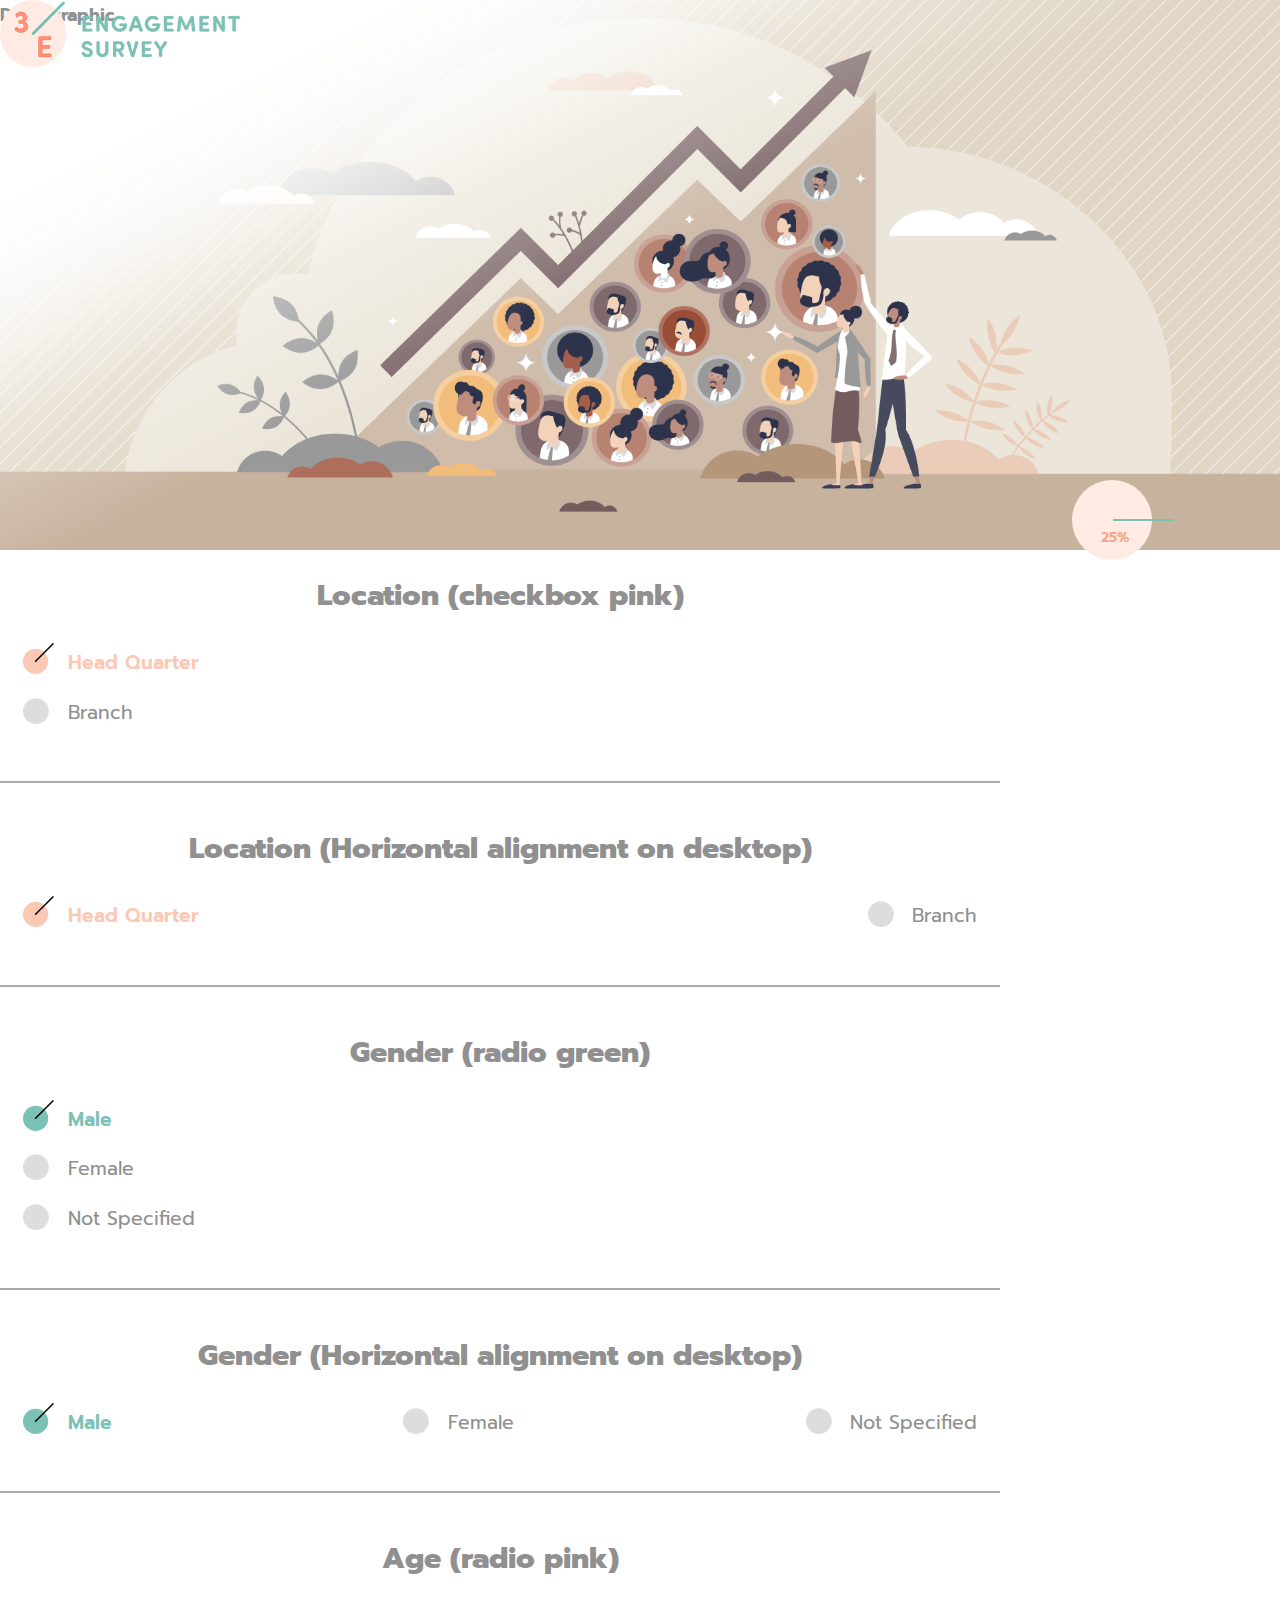
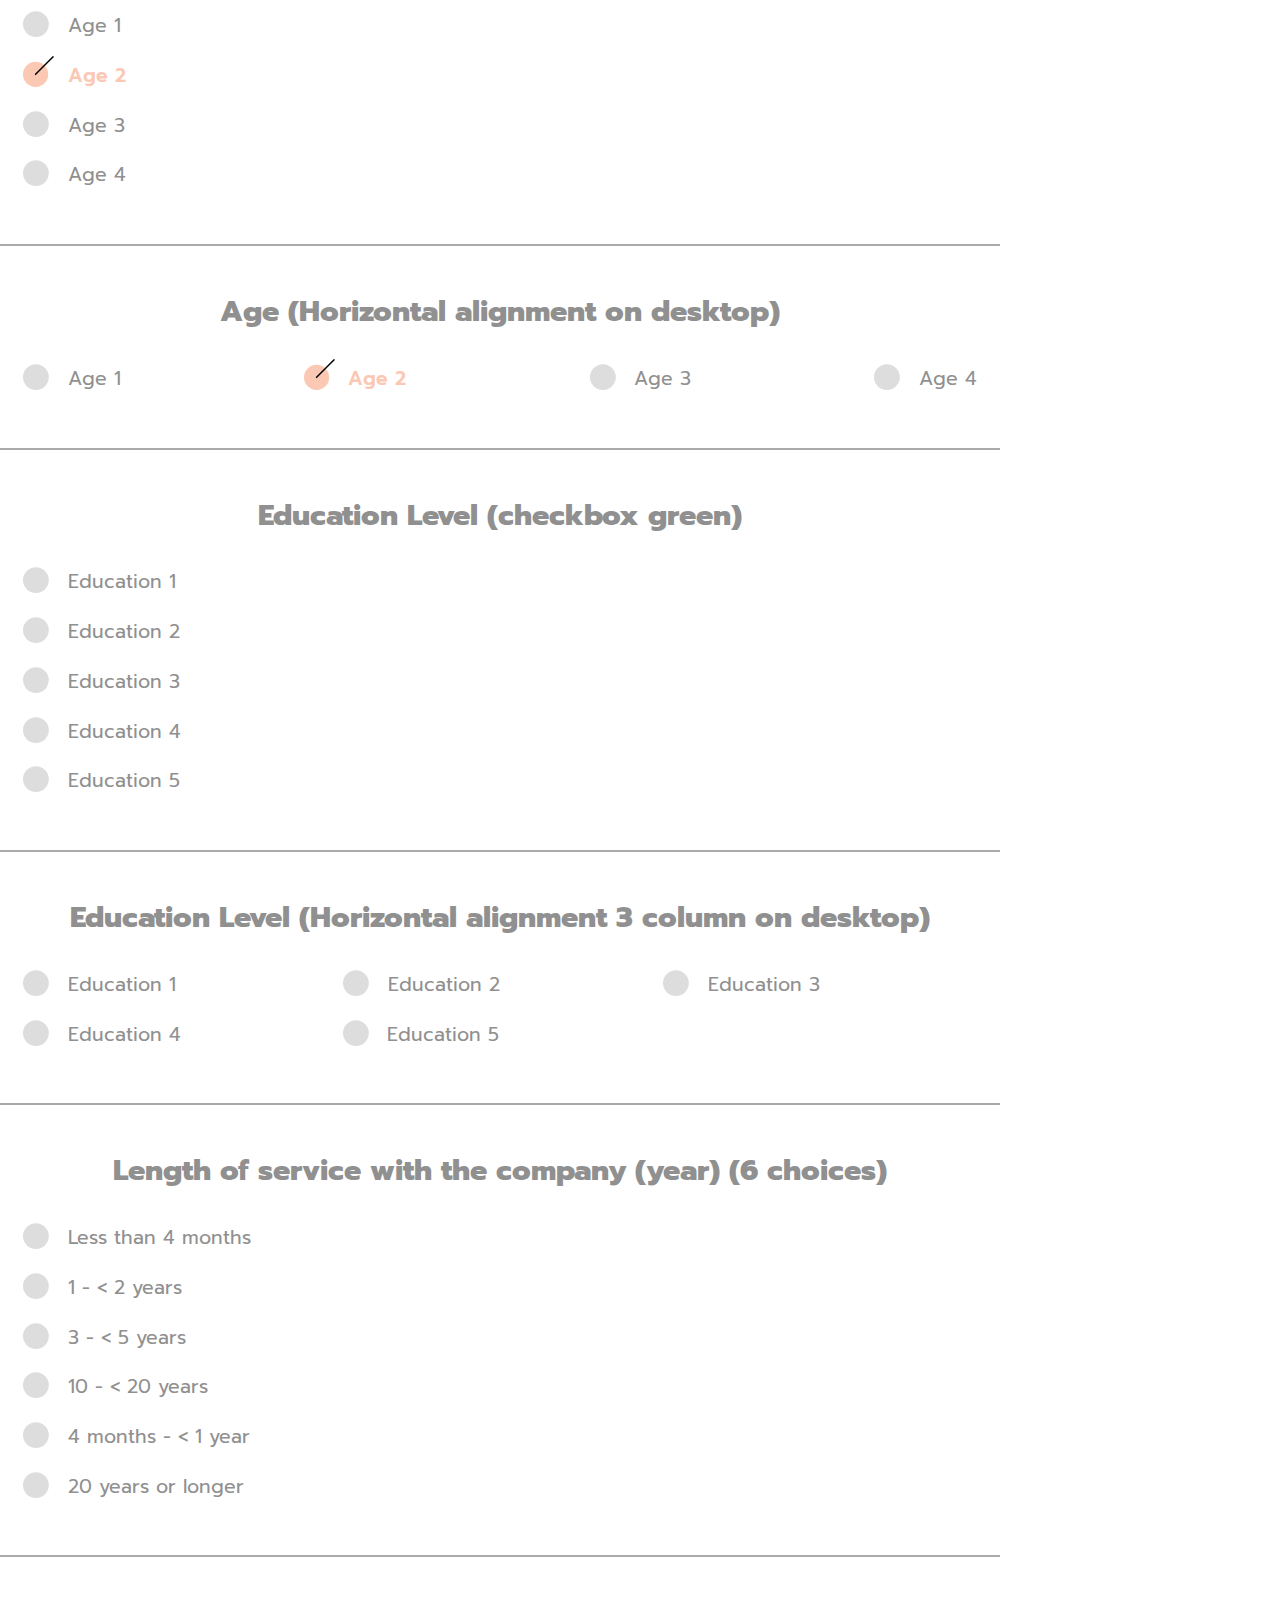
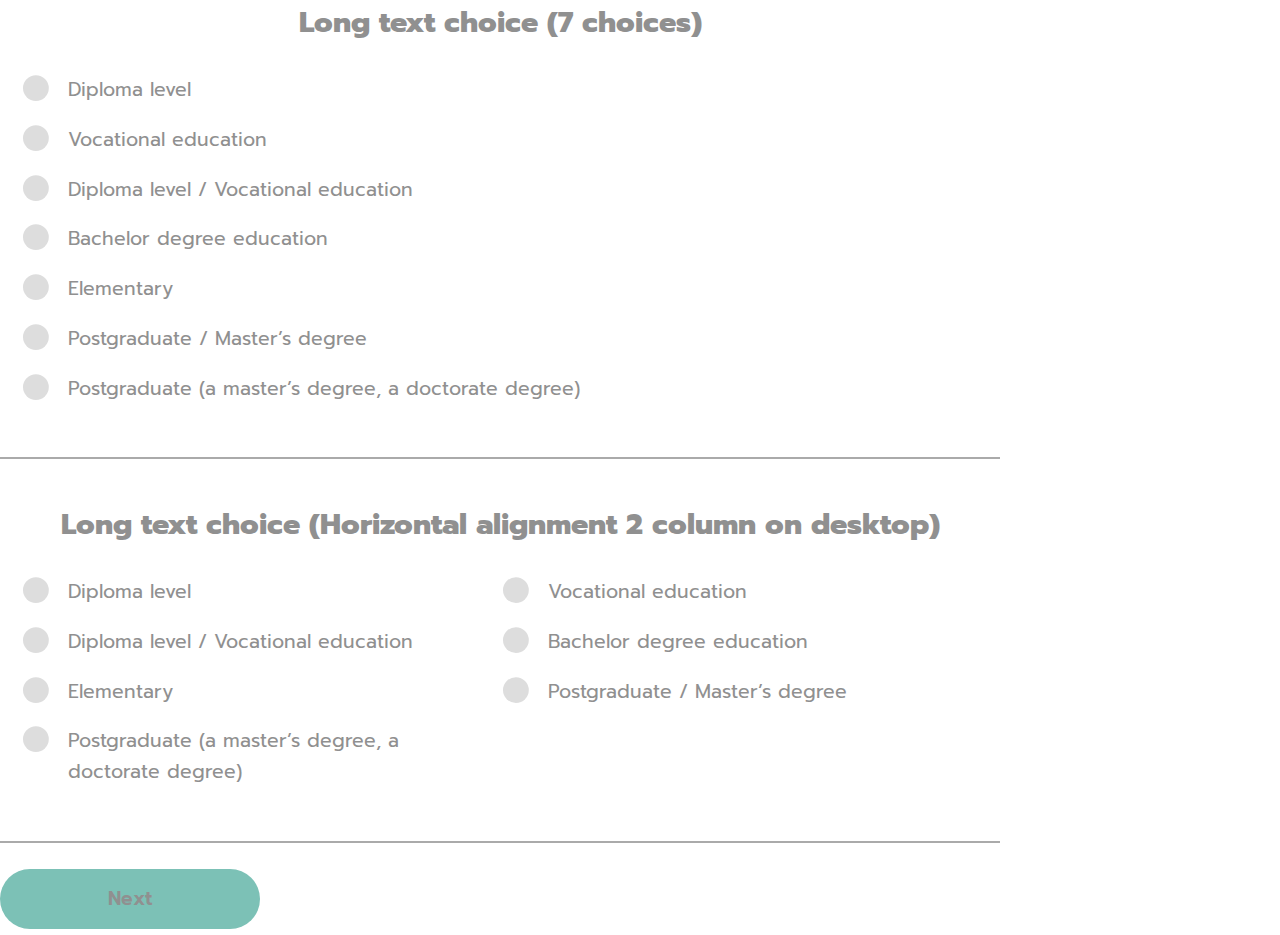
==== demographic.html @ 6a078faf "New: Completed Demographic page" ====
<!doctype html>
<html lang="en">

  <head>

    <title>3E Engagement Survey :: Demographic</title>

    <meta charset="utf-8">
    <meta name="viewport" content="width=device-width, initial-scale=1">
    <meta name="description" content="Powerful features built for business, designed for people, loved by teams.">

    <link href="https://cdn.jsdelivr.net/npm/bootstrap@5.2.2/dist/css/bootstrap.min.css" rel="stylesheet" integrity="sha384-Zenh87qX5JnK2Jl0vWa8Ck2rdkQ2Bzep5IDxbcnCeuOxjzrPF/et3URy9Bv1WTRi" crossorigin="anonymous">
    <link rel="preconnect" href="https://fonts.googleapis.com">
    <link rel="preconnect" href="https://fonts.gstatic.com" crossorigin>
    <link href="https://fonts.googleapis.com/css2?family=Prompt:wght@400;600;800&display=swap" rel="stylesheet">
    <link href="./assets/css/main.css" rel="stylesheet">
    <link type="image/png" href="./assets/img/favicon.png" rel="icon">

    <meta property="og:title" content="3E Engagement Survey">
    <meta property="og:url" content="//3esurvey.com">
    <meta property="og:site_name" content="3esurvey.com">
    <meta property="og:description" content="Powerful features built for business, designed for people, loved by teams.">
    <meta property="og:type" content="website">
    <meta property="og:image" content="./assets/img/og-cover.jpg">
  </head>

  <body class="demographic-page">

    <header class="site-header p-4 pb-lg-0">
      <div class="container">

        <div class="d-flex justify-content-between align-items-center">
          <h1 class="logo">3E Engagement Survey</h1>
  
          <div class="language dropdown text-end dropdown-menu-end">
            <a href="#" class="d-block text-decoration-none dropdown-toggle" data-bs-toggle="dropdown" aria-expanded="false">
              <svg xmlns="http://www.w3.org/2000/svg" width="24" height="24" viewBox="0 0 512 512"><mask id="a"><circle cx="256" cy="256" r="256" fill="#fff"/></mask><g mask="url(#a)"><path fill="#d80027" d="M0 0h512v89l-79.2 163.7L512 423v89H0v-89l82.7-169.6L0 89z"/><path fill="#eee" d="M0 89h512v78l-42.6 91.2L512 345v78H0v-78l40-92.5L0 167z"/><path fill="#0052b4" d="M0 167h512v178H0z"/></g></svg>
              <span>ภาษาไทย</span>
            </a>
            <ul class="dropdown-menu p-2 mt-2">
              <li>
                <a class="dropdown-item d-flex gap-3 py-2" href="#">
                  <svg xmlns="http://www.w3.org/2000/svg" width="24" height="24" viewBox="0 0 512 512"><mask id="a"><circle cx="256" cy="256" r="256" fill="#fff"/></mask><g mask="url(#a)"><path fill="#eee" d="m0 0 8 22-8 23v23l32 54-32 54v32l32 48-32 48v32l32 54-32 54v68l22-8 23 8h23l54-32 54 32h32l48-32 48 32h32l54-32 54 32h68l-8-22 8-23v-23l-32-54 32-54v-32l-32-48 32-48v-32l-32-54 32-54V0l-22 8-23-8h-23l-54 32-54-32h-32l-48 32-48-32h-32l-54 32L68 0H0z"/><path fill="#0052b4" d="M336 0v108L444 0Zm176 68L404 176h108zM0 176h108L0 68ZM68 0l108 108V0Zm108 512V404L68 512ZM0 444l108-108H0Zm512-108H404l108 108Zm-68 176L336 404v108z"/><path fill="#d80027" d="M0 0v45l131 131h45L0 0zm208 0v208H0v96h208v208h96V304h208v-96H304V0h-96zm259 0L336 131v45L512 0h-45zM176 336 0 512h45l131-131v-45zm160 0 176 176v-45L381 336h-45z"/></g></svg>
                  <span>English</span>
                </a>
              </li>
              <li>
                <a class="dropdown-item d-flex gap-3 py-2" href="#">
                  <svg xmlns="http://www.w3.org/2000/svg" width="24" height="24" viewBox="0 0 512 512"><mask id="a"><circle cx="256" cy="256" r="256" fill="#fff"/></mask><g mask="url(#a)"><path fill="#d80027" d="M0 0h512v512H0z"/><path fill="#ffda44" d="m140.1 155.8 22.1 68h71.5l-57.8 42.1 22.1 68-57.9-42-57.9 42 22.2-68-57.9-42.1H118zm163.4 240.7-16.9-20.8-25 9.7 14.5-22.5-16.9-20.9 25.9 6.9 14.6-22.5 1.4 26.8 26 6.9-25.1 9.6zm33.6-61 8-25.6-21.9-15.5 26.8-.4 7.9-25.6 8.7 25.4 26.8-.3-21.5 16 8.6 25.4-21.9-15.5zm45.3-147.6L370.6 212l19.2 18.7-26.5-3.8-11.8 24-4.6-26.4-26.6-3.8 23.8-12.5-4.6-26.5 19.2 18.7zm-78.2-73-2 26.7 24.9 10.1-26.1 6.4-1.9 26.8-14.1-22.8-26.1 6.4 17.3-20.5-14.2-22.7 24.9 10.1z"/></g></svg>
                  <span>中國人</span>
                </a>
              </li>
              <li>
                <a class="dropdown-item d-flex gap-3 py-2" href="#">
                  <svg xmlns="http://www.w3.org/2000/svg" width="24" height="24" viewBox="0 0 512 512"><mask id="a"><circle cx="256" cy="256" r="256" fill="#fff"/></mask><g mask="url(#a)"><path fill="#eee" d="M0 0h512v512H0z"/><circle cx="256" cy="256" r="111.3" fill="#d80027"/></g></svg>
                  <span>日本</span>
                </a>
              </li>
            </ul>
          </div>

        </div>

      </div>
    </header>

    <section class="cover mb-5" style="background-image: url(uploads/demographic-img.png)">
        <h2 class="d-none">Demographic</h2>
        
        <aside class="progress">
            <span class="progress-bar" style="transform: rotate(calc(3.6deg*25))"></span>
            <span class="text">25%</span>
        </aside>
    </section>

    <form action="">

        <main class="site-content px-5 pt-xl-3 mx-auto">
            <div class="container">

                <section class="question mb-3">
                    <h3 class="topic mb-4">Location (checkbox pink)</h3>
                    <fieldset>
                        <div class="group">
                            <input class="secondary" type="checkbox" name="location" id="location-1" checked>
                            <label class="label-inline" for="location-1">Head Quarter</label>
                        </div>
                        <div class="group">
                            <input class="secondary" type="checkbox" name="location" id="location-2">
                            <label class="label-inline" for="location-2">Branch</label>
                        </div>
                    </fieldset>
                </section>

                <hr class="hr">

                <section class="question mb-3">
                    <h3 class="topic mb-4">Location (Horizontal alignment on desktop)</h3>
                    <fieldset class="d-horizontal">
                        <div class="group">
                            <input class="secondary" type="checkbox" name="location-h" id="location-h-1" checked>
                            <label class="label-inline" for="location-h-1">Head Quarter</label>
                        </div>
                        <div class="group">
                            <input class="secondary" type="checkbox" name="location-h" id="location-h-2">
                            <label class="label-inline" for="location-h-2">Branch</label>
                        </div>
                    </fieldset>
                </section>

                <hr class="hr">

                <section class="question mb-3">
                    <h3 class="topic mb-4">Gender (radio green)</h3>
                    <fieldset>
                        <div class="group">
                            <input class="primary" type="radio" name="gender" id="gender-1" checked>
                            <label class="label-inline" for="gender-1">Male</label>
                        </div>
                        <div class="group">
                            <input class="primary" type="radio" name="gender" id="gender-2">
                            <label class="label-inline" for="gender-2">Female</label>
                        </div>
                        <div class="group">
                            <input class="primary" type="radio" name="gender" id="gender-3">
                            <label class="label-inline" for="gender-3">Not Specified</label>
                        </div>
                    </fieldset>
                </section>

                <hr class="hr">

                <section class="question mb-3">
                    <h3 class="topic mb-4">Gender (Horizontal alignment on desktop)</h3>
                    <fieldset class="d-horizontal">
                        <div class="group">
                            <input class="primary" type="radio" name="gender-h" id="gender-h-1" checked>
                            <label class="label-inline" for="gender-h-1">Male</label>
                        </div>
                        <div class="group">
                            <input class="primary" type="radio" name="gender-h" id="gender-h-2">
                            <label class="label-inline" for="gender-h-2">Female</label>
                        </div>
                        <div class="group">
                            <input class="primary" type="radio" name="gender-h" id="gender-h-3">
                            <label class="label-inline" for="gender-h-3">Not Specified</label>
                        </div>
                    </fieldset>
                </section>

                <hr class="hr">

                <section class="question mb-3">
                    <h3 class="topic mb-4">Age (radio pink)</h3>
                    <fieldset>
                        <div class="group">
                            <input class="secondary" type="radio" name="age" id="age-1">
                            <label class="label-inline" for="age-1">Age 1</label>
                        </div>
                        <div class="group">
                            <input class="secondary" type="radio" name="age" id="age-2" checked>
                            <label class="label-inline" for="age-2">Age 2</label>
                        </div>
                        <div class="group">
                            <input class="secondary" type="radio" name="age" id="age-3">
                            <label class="label-inline" for="age-3">Age 3</label>
                        </div>
                        <div class="group">
                            <input class="secondary" type="radio" name="age" id="age-4">
                            <label class="label-inline" for="age-4">Age 4</label>
                        </div>
                    </fieldset>
                </section>

                <hr class="hr">

                <section class="question mb-3">
                    <h3 class="topic mb-4">Age (Horizontal alignment on desktop)</h3>
                    <fieldset class="d-horizontal">
                        <div class="group">
                            <input class="secondary" type="radio" name="age-h" id="age-h-1">
                            <label class="label-inline" for="age-h-1">Age 1</label>
                        </div>
                        <div class="group">
                            <input class="secondary" type="radio" name="age-h" id="age-h-2" checked>
                            <label class="label-inline" for="age-h-2">Age 2</label>
                        </div>
                        <div class="group">
                            <input class="secondary" type="radio" name="age-h" id="age-h-3">
                            <label class="label-inline" for="age-h-3">Age 3</label>
                        </div>
                        <div class="group">
                            <input class="secondary" type="radio" name="age-h" id="age-h-4">
                            <label class="label-inline" for="age-h-4">Age 4</label>
                        </div>
                    </fieldset>
                </section>

                <hr class="hr">

                <section class="question mb-3">
                    <h3 class="topic mb-4">Education Level (checkbox green)</h3>
                    <fieldset>
                        <div class="group">
                            <input class="primary" type="checkbox" name="education" id="education-1">
                            <label class="label-inline" for="education-1">Education 1</label>
                        </div>
                        <div class="group">
                            <input class="primary" type="checkbox" name="education" id="education-2">
                            <label class="label-inline" for="education-2">Education 2</label>
                        </div>
                        <div class="group">
                            <input class="primary" type="checkbox" name="education" id="education-3">
                            <label class="label-inline" for="education-3">Education 3</label>
                        </div>
                        <div class="group">
                            <input class="primary" type="checkbox" name="education" id="education-4">
                            <label class="label-inline" for="education-4">Education 4</label>
                        </div>
                        <div class="group">
                            <input class="primary" type="checkbox" name="education" id="education-5">
                            <label class="label-inline" for="education-5">Education 5</label>
                        </div>
                    </fieldset>
                </section>

                <hr class="hr">

                <section class="question mb-3">
                    <h3 class="topic mb-4">Education Level (Horizontal alignment 3 column on desktop)</h3>
                    <fieldset class="d-horizontal h-3-col">
                        <div class="group">
                            <input class="primary" type="checkbox" name="education-h" id="education-h-1">
                            <label class="label-inline" for="education-h-1">Education 1</label>
                        </div>
                        <div class="group">
                            <input class="primary" type="checkbox" name="education-h" id="education-h-2">
                            <label class="label-inline" for="education-h-2">Education 2</label>
                        </div>
                        <div class="group">
                            <input class="primary" type="checkbox" name="education-h" id="education-h-3">
                            <label class="label-inline" for="education-h-3">Education 3</label>
                        </div>
                        <div class="group">
                            <input class="primary" type="checkbox" name="education-h" id="education-h-4">
                            <label class="label-inline" for="education-h-4">Education 4</label>
                        </div>
                        <div class="group">
                            <input class="primary" type="checkbox" name="education-h" id="education-h-5">
                            <label class="label-inline" for="education-h-5">Education 5</label>
                        </div>
                    </fieldset>
                </section>

                <hr class="hr">

                <section class="question mb-3">
                    <h3 class="topic mb-4">Length of service with the company (year) (6 choices)</h3>
                    <fieldset>
                        <div class="group">
                            <input class="secondary" type="radio" name="service" id="service-1">
                            <label class="label-inline" for="service-1">Less than 4 months</label>
                        </div>
                        <div class="group">
                            <input class="secondary" type="radio" name="service" id="service-2">
                            <label class="label-inline" for="service-2">1 - &lt; 2 years</label>
                        </div>
                        <div class="group">
                            <input class="secondary" type="radio" name="service" id="service-3">
                            <label class="label-inline" for="service-3">3 - &lt; 5 years</label>
                        </div>
                        <div class="group">
                            <input class="secondary" type="radio" name="service" id="service-4">
                            <label class="label-inline" for="service-4">10 - &lt; 20 years</label>
                        </div>
                        <div class="group">
                            <input class="secondary" type="radio" name="service" id="service-5">
                            <label class="label-inline" for="service-5">4 months - &lt; 1 year</label>
                        </div>
                        <div class="group">
                            <input class="secondary" type="radio" name="service" id="service-6">
                            <label class="label-inline" for="service-6">20 years or longer</label>
                        </div>
                    </fieldset>
                </section>

                <hr class="hr">

                <section class="question mb-3">
                    <h3 class="topic mb-4">Long text choice (7 choices)</h3>
                    <fieldset>
                        <div class="group">
                            <input class="secondary" type="radio" name="long" id="long-1">
                            <label class="label-inline" for="long-1">Diploma level</label>
                        </div>
                        <div class="group">
                            <input class="secondary" type="radio" name="long" id="long-2">
                            <label class="label-inline" for="long-2">Vocational education</label>
                        </div>
                        <div class="group">
                            <input class="secondary" type="radio" name="long" id="long-3">
                            <label class="label-inline" for="long-3">Diploma level / Vocational education</label>
                        </div>
                        <div class="group">
                            <input class="secondary" type="radio" name="long" id="long-4">
                            <label class="label-inline" for="long-4">Bachelor degree education</label>
                        </div>
                        <div class="group">
                            <input class="secondary" type="radio" name="long" id="long-5">
                            <label class="label-inline" for="long-5">Elementary</label>
                        </div>
                        <div class="group">
                            <input class="secondary" type="radio" name="long" id="long-6">
                            <label class="label-inline" for="long-6">Postgraduate / Master’s degree</label>
                        </div>
                        <div class="group">
                            <input class="secondary" type="radio" name="long" id="long-7">
                            <label class="label-inline" for="long-7">Postgraduate (a master’s degree, a doctorate degree)</label>
                        </div>
                    </fieldset>
                </section>

                <hr class="hr">

                <section class="question mb-3">
                    <h3 class="topic mb-4">Long text choice (Horizontal alignment 2 column on desktop)</h3>
                    <fieldset class="d-horizontal h-2-col">
                        <div class="group">
                            <input class="secondary" type="radio" name="long-h" id="long-h-1">
                            <label class="label-inline" for="long-h-1">Diploma level</label>
                        </div>
                        <div class="group">
                            <input class="secondary" type="radio" name="long-h" id="long-h-2">
                            <label class="label-inline" for="long-h-2">Vocational education</label>
                        </div>
                        <div class="group">
                            <input class="secondary" type="radio" name="long-h" id="long-h-3">
                            <label class="label-inline" for="long-h-3">Diploma level / Vocational education</label>
                        </div>
                        <div class="group">
                            <input class="secondary" type="radio" name="long-h" id="long-h-4">
                            <label class="label-inline" for="long-h-4">Bachelor degree education</label>
                        </div>
                        <div class="group">
                            <input class="secondary" type="radio" name="long-h" id="long-h-5">
                            <label class="label-inline" for="long-h-5">Elementary</label>
                        </div>
                        <div class="group">
                            <input class="secondary" type="radio" name="long-h" id="long-h-6">
                            <label class="label-inline" for="long-h-6">Postgraduate / Master’s degree</label>
                        </div>
                        <div class="group">
                            <input class="secondary" type="radio" name="long-h" id="long-h-7">
                            <label class="label-inline" for="long-h-7">Postgraduate (a master’s degree, a doctorate degree)</label>
                        </div>
                    </fieldset>
                </section>

                <hr class="hr mb-3">

            </div>
        </main>

        <section class="cta text-center p-5">
            <button class="btn btn--inline btn-primary" type="submit">Next</button>
        </section>

    </form>
    
    <script src="https://cdn.jsdelivr.net/npm/@popperjs/core@2.11.6/dist/umd/popper.min.js" integrity="sha384-oBqDVmMz9ATKxIep9tiCxS/Z9fNfEXiDAYTujMAeBAsjFuCZSmKbSSUnQlmh/jp3" crossorigin="anonymous"></script>
    <script src="https://cdn.jsdelivr.net/npm/bootstrap@5.2.2/dist/js/bootstrap.min.js" integrity="sha384-IDwe1+LCz02ROU9k972gdyvl+AESN10+x7tBKgc9I5HFtuNz0wWnPclzo6p9vxnk" crossorigin="anonymous"></script>
  
</body>
</html>
---- assets/css/main.css ----
﻿i.icon-post{font-size:12px;font-weight:400;padding-right:5px}label.tag{font-size:12px;font-weight:400;margin-bottom:10px}label.small{font-size:12px;font-weight:400;margin-bottom:10px}label.detail{font-size:16px;font-weight:400;margin-bottom:10px}label.detail-blog{font-size:16px;font-weight:400;margin-bottom:10px}label.icon-social,a.icon-social{font-size:18px;font-weight:400}label.icon-social i,a.icon-social i{padding-left:15px}html{box-sizing:border-box}*,*:before,*:after{box-sizing:border-box}html{line-height:1.15;-webkit-text-size-adjust:100%}body{margin:0}main{display:block}h1{font-size:2em;margin:0.67em 0}hr{box-sizing:content-box;height:0;overflow:visible}pre{font-family:monospace, monospace;font-size:1em}a{background-color:transparent}abbr[title]{border-bottom:none;text-decoration:underline;text-decoration:underline dotted}b,strong{font-weight:bolder}code,kbd,samp{font-family:monospace, monospace;font-size:1em}small{font-size:80%}sub,sup{font-size:75%;line-height:0;position:relative;vertical-align:baseline}sub{bottom:-0.25em}sup{top:-0.5em}img{border-style:none}button,input,optgroup,select,textarea{font-family:inherit;font-size:100%;line-height:1.15;margin:0}button,input{overflow:visible}button,select{text-transform:none}button,[type="button"],[type="reset"],[type="submit"]{-webkit-appearance:button}button::-moz-focus-inner,[type="button"]::-moz-focus-inner,[type="reset"]::-moz-focus-inner,[type="submit"]::-moz-focus-inner{border-style:none;padding:0}button:-moz-focusring,[type="button"]:-moz-focusring,[type="reset"]:-moz-focusring,[type="submit"]:-moz-focusring{outline:1px dotted ButtonText}fieldset{padding:0.35em 0.75em 0.625em}legend{box-sizing:border-box;color:inherit;display:table;max-width:100%;padding:0;white-space:normal}progress{vertical-align:baseline}textarea{overflow:auto}[type="checkbox"],[type="radio"]{box-sizing:border-box;padding:0}[type="number"]::-webkit-inner-spin-button,[type="number"]::-webkit-outer-spin-button{height:auto}[type="search"]{-webkit-appearance:textfield;outline-offset:-2px}[type="search"]::-webkit-search-decoration{-webkit-appearance:none}::-webkit-file-upload-button{-webkit-appearance:button;font:inherit}details{display:block}summary{display:list-item}template{display:none}[hidden]{display:none}html,body{height:100%}body,h1,h2,h3,h4,h5,h6,blockquote,p,pre,dl,dd,ol,ul,figure,hr,fieldset,legend,input,select,textarea,button{margin:0;padding:0}li>ol,li>ul{margin-bottom:0}table{border-collapse:collapse;border-spacing:0}fieldset{min-width:0;border:none}input,select,textarea{appearance:none;background-clip:border-box;border-radius:0;outline:0;text-align:left;vertical-align:top;width:100%}input:focus,select:focus,textarea:focus{outline:none}input[type='checkbox'],input[type='radio']{width:auto;height:auto}input[type='checkbox']{appearance:checkbox}input[type='radio']{appearance:radio}textarea,select[size],select[multiple]{height:auto}[type="checkbox"],[type="radio"]{display:inline-block;overflow:hidden;vertical-align:middle}select::-ms-expand{display:none}select:focus::-ms-value{background-color:transparent;color:inherit}select{-webkit-appearance:none}textarea{resize:vertical}input[type='search']::-webkit-search-decoration{display:none}button{appearance:none;background:none;border:none;border-radius:0;cursor:pointer;outline:0;overflow:visible;text-align:center;vertical-align:middle;width:auto}button:focus{outline:none}[disabled],[disabled] *{box-shadow:none;cursor:not-allowed;user-select:none}address,h1,h2,h3,h4,h5,h6,blockquote,p,pre,dl,dd,ol,ul,figure,hr,table,fieldset,legend,input,select,textarea{font-size:1em;margin-bottom:1.875rem}dl,ol,ul{margin-left:1.875rem}dt,dd,li,th,td,button{font-size:1em}[type="checkbox"],[type="radio"]{margin-bottom:0}* ::-moz-selection{background-color:#fff}* ::selection{background-color:#fff}*:focus{outline:1px dotted #fff}html{font-size:62.5%;min-height:100%;overflow-y:scroll;-moz-osx-font-smoothing:grayscale;-webkit-font-smoothing:antialiased;scroll-behavior:smooth;text-rendering:optimizeLegibility}body{font-family:"Prompt",-apple-system,BlinkMacSystemFont,"Segoe UI",Roboto,Helvetica,Arial,"Noto Sans",sans-serif;font-size:1.6em;font-weight:400;color:#909090;line-height:1.8;background-color:#daefee;letter-spacing:0;color:#909090}a{cursor:pointer}@media screen and (prefers-reduced-motion: reduce){html{scroll-behavior:auto}}b,strong{font-weight:600}small{font-size:80%}big{font-size:120%}mark{background-color:#7cc1b6;color:#fff}h1{font-size:2rem}h2{font-size:1.75rem}h3{font-size:1.625rem}h4{font-size:1.375rem}a{color:#ff9178;text-decoration:none}a:hover{color:#ff7454;text-decoration:none}ul ul,ul ol,ol ul,ol ol{margin-top:2.5rem}dt{font-weight:600}hr{margin-left:auto;margin-right:auto;background-color:#ddd;border:none;display:block;height:1px;width:100%}figure{margin-bottom:0}figure img{margin-left:auto;margin-right:auto;display:block}figcaption{margin-left:auto;margin-right:auto;font-style:italic;max-width:60%;padding:1.25rem;text-align:center}img{font-style:italic;max-width:100%;vertical-align:middle}img[width],img[height]{max-width:none}table{border:1px solid #ddd;border-collapse:collapse;border-spacing:0;font-size:1em;line-height:1.6;font-weight:400;width:100%}table caption{font-style:italic;margin-bottom:1.25rem;border:0;clip:rect(0 0 0 0);height:1px;width:1px;overflow:hidden;margin:-1px;padding:0;position:absolute;white-space:nowrap}th,td{border:1px solid #ddd;padding:1.25rem;vertical-align:top}th{font-weight:600;text-align:left}thead th{border-bottom-width:2px}tfoot td{font-weight:600}.table-striped tbody tr:nth-child(odd){background-color:#f7f7f7}.table-striped tbody tr:nth-child(even){background-color:#ffffff}blockquote{background-color:#ddd;color:#909090;quotes:'“' '”' '‘' '’';font-style:italic;padding:2.5rem}blockquote p{margin-top:2.5rem;margin-bottom:0}blockquote p:first-child{margin-top:0}blockquote p:first-child::before{content:open-quote}blockquote p:last-of-type::after{content:close-quote}blockquote cite{display:inline-block;font-weight:300;margin-top:2.5rem;margin-left:1.25rem}blockquote cite::before{content:"–";display:block;position:absolute;margin-left:-1.25rem}fieldset{margin-bottom:0}legend{font-weight:600}label{display:block;margin-bottom:.625rem}label.label-inline{display:inline-block;margin-bottom:0}input.placeholder,textarea.placeholder{color:#7cc1b6}input:-moz-placeholder,textarea:-moz-placeholder{color:#7cc1b6}input::-moz-placeholder,textarea::-moz-placeholder{color:#7cc1b6}input:-ms-input-placeholder,textarea:-ms-input-placeholder{color:#7cc1b6}input::-webkit-input-placeholder,textarea::-webkit-input-placeholder{color:#7cc1b6}input,textarea,select{background-color:#fff;border:1px solid #ddd;border-radius:5px;color:#909090;padding:1.25rem}[type="checkbox"],[type="radio"]{display:inline-block;margin-top:0;margin-right:1.25rem}abbr[title]{text-decoration:none}.group{display:flex;align-items:flex-start;margin-bottom:1.2rem;padding:0 3px 1px}.group label{margin-top:3px;line-height:1.6}input:is([type="checkbox"], [type="radio"]){-webkit-appearance:none;background-image:url(../img/unchecked.svg);background-repeat:no-repeat;background-size:cover;width:1.6em;height:1.6em;border:none;flex-shrink:0}input:is([type="checkbox"], [type="radio"]).secondary:checked{background-image:url(../img/checked-secondary.svg)}input:is([type="checkbox"], [type="radio"]).secondary:checked~label{color:#fbc8b4;font-weight:600}input:is([type="checkbox"], [type="radio"]).primary:checked{background-image:url(../img/checked-primary.svg)}input:is([type="checkbox"], [type="radio"]).primary:checked~label{color:#7cc1b6;font-weight:600}@media only screen and (min-width: 1200px){input:is([type="checkbox"], [type="radio"]){width:2em;height:2em}input:is([type="checkbox"], [type="radio"])~label{font-size:1.2em;margin-top:6px}}button{border:1px solid #ddd;border-radius:5px;color:#909090;display:inline-block;padding:1.25rem}.btn{display:block;margin:.625rem 0;padding:1.25rem 5rem !important}@media only screen and (min-width: 1200px){.btn{padding:1.875rem 5rem !important}}.btn.btn--small{padding:.3125rem 1.25rem}.btn.btn--inline{display:inline-block;width:auto}.btn.icon-right i{padding-left:.625rem}.btn.icon-left i{padding-right:.625rem}.btn i{-webkit-transition:transform 0.3s ease-out;-moz-transition:transform 0.3s ease-out;-ms-transition:transform 0.3s ease-out;-o-transition:transform 0.3s ease-out;transition:transform 0.3s ease-out}.btn:hover i{-webkit-transform:translateX(4px);-moz-transform:translateX(4px);-ms-transform:translateX(4px);-o-transform:translateX(4px);transform:translateX(4px)}.cta>.btn{min-width:260px}.btn-check:checked+.btn,.btn.active,.btn.show,.btn:first-child:active,:not(.btn-check)+.btn:active{color:#fff;border:none;background-color:#4da396}.form-control:focus,.btn:focus-visible{box-shadow:0 0 0 0.25rem rgba(124,193,182,0.3)}.btn{border:none;border-radius:100px;font-size:1.2em;font-weight:600}.btn-primary{background-color:#7cc1b6}.btn-primary:hover,.btn-primary:focus{background-color:#4da396}.logo{background-image:url(../img/logo.png);background-position:center center;background-repeat:no-repeat;display:block;text-indent:-9999px;background-size:160px 44.4px;height:44.4px;width:160px;margin-bottom:0}@media only screen and (min-width: 1024px){.logo{background-image:url(../img/logo.png);background-position:center center;background-repeat:no-repeat;display:block;text-indent:-9999px;background-size:240px 66.6px;height:66.6px;width:240px}}.language .dropdown-toggle,.language .dropdown-item{color:#909090;font-size:1.4rem}.language .dropdown-toggle span,.language .dropdown-item span{margin-left:5px}.language .dropdown-item:focus,.language .dropdown-item:hover{background-color:#ffebe3}.language .dropdown-menu{background-color:#fff;border:none}.hero .home-img{max-width:400px;width:100%}.hero .title{color:#7cc1b6;font-weight:800;font-size:6.5rem;line-height:1.1}@media only screen and (min-width: 1024px){.hero .title{font-size:8rem}}.hero .lead{color:#7cc1b6;font-weight:400;font-size:1.2em;line-height:1.4;margin-bottom:0}.hero .lead b{font-weight:600;white-space:nowrap}@media only screen and (min-width: 1024px){.hero .lead{font-size:1.4em}}.cover{min-height:300px;background-repeat:no-repeat;background-position:center center;background-attachment:scroll;background-size:cover;position:relative}@media only screen and (min-width: 1024px){.cover{min-height:400px}}@media only screen and (min-width: 1200px){.cover{min-height:550px}}.progress{position:absolute;display:block;height:60px;width:60px;bottom:10px;right:30px;background-color:#ffebe3;border-radius:100px;text-align:center;z-index:300;overflow:inherit}.progress .progress-bar{position:absolute;left:50%;bottom:50%;background-color:#7cc1b6;display:block;width:2px;height:40px;z-index:350;transform-origin:bottom}.progress .text{color:#f8a484;font-size:1.3rem;font-weight:600;line-height:90px;padding-left:5px;position:relative;z-index:400}@media only screen and (min-width: 768px){.progress{height:80px;width:80px;bottom:-10px;right:10vw}.progress .progress-bar{height:60px}.progress .text{font-size:1.4rem;line-height:115px}}.question .topic{font-size:1.2em;font-weight:800;text-align:center;white-space:nowrap}@media only screen and (min-width: 768px){.question .topic{font-size:1.4em}}@media only screen and (min-width: 1200px){.question .topic{font-size:1.8em}}.login{margin:0 auto;width:100%;max-width:520px}.login .form-control{border:none;border-radius:5px 0 0 5px;font-size:1em;color:#7cc1b6;padding:15px 25px;margin-bottom:0}.login .form-control.placeholder{color:#7cc1b6}.login .form-control:-moz-placeholder{color:#7cc1b6}.login .form-control::-moz-placeholder{color:#7cc1b6}.login .form-control:-ms-input-placeholder{color:#7cc1b6}.login .form-control::-webkit-input-placeholder{color:#7cc1b6}.login .btn{border:none;border-radius:0 5px 5px 0;font-size:1em;background-color:#7cc1b6;color:#fff;padding:15px 25px !important;font-weight:600;margin:0}.login .invalid-tooltip{font-size:.8em;background-color:rgba(255,145,120,0.8);padding:5px 20px;width:100%;margin-top:3px}.login .form-control.is-invalid,.login .was-validated .form-control:invalid,.login .form-control.is-valid,.login .was-validated .form-control:valid{background-image:none}.site-content p{color:#909090;font-weight:400;font-size:1.2em;line-height:1.4}.site-content p b{font-weight:600;white-space:nowrap}.site-content .highlight{color:#ff9178;font-weight:800}@media only screen and (min-width: 1024px){.site-content .article{grid-template-columns:repeat(4, 1fr)}}.instructions-page .language{display:none}.instructions-page .hero .instructions-img{max-width:800px;width:100%}.instructions-page .hero .lead{color:#909090;font-weight:400;font-size:1.2em;line-height:1.4}.instructions-page .hero .highlight{color:#ff9178;font-weight:800}.instructions-page .site-content p{border-left:3px solid #ff9178;padding-left:1em}.instructions-page .article{max-width:800px;width:100%}@media only screen and (min-width: 1024px){.instructions-page .article{grid-template-columns:repeat(2, 1fr);justify-content:center}}.demographic-page{background-color:#fff}.demographic-page .language{display:none}.demographic-page .site-header{position:absolute;top:0;width:100%;z-index:100}.demographic-page .topic{white-space:inherit}@media only screen and (min-width: 1200px){.demographic-page .topic{margin-bottom:2rem !important}}.demographic-page .question{padding:1rem}@media only screen and (min-width: 1200px){.demographic-page .question{padding:2rem}}.demographic-page .question:has(input:is([type="checkbox"], [type="radio"])):hover,.demographic-page .question:has(input:is([type="checkbox"], [type="radio"])):focus,.demographic-page .question:has(input:is([type="checkbox"], [type="radio"])):focus-visible{outline:2px dotted rgba(0,0,0,0.1);border-radius:15px}@media only screen and (min-width: 1200px){.demographic-page .question .d-horizontal{display:flex;justify-content:space-between}.demographic-page .question .d-horizontal.h-2-col{flex-wrap:wrap}.demographic-page .question .d-horizontal.h-2-col .group{flex-basis:calc(100% / 2)}.demographic-page .question .d-horizontal.h-2-col:after{content:"";flex:auto}.demographic-page .question .d-horizontal.h-3-col{flex-wrap:wrap}.demographic-page .question .d-horizontal.h-3-col .group{flex-basis:calc(100% / 3)}.demographic-page .question .d-horizontal.h-3-col:after{content:"";flex:auto}}.demographic-page .site-content{max-width:600px;width:100%}@media only screen and (min-width: 1200px){.demographic-page .site-content{max-width:1000px}}.demographic-page .site-content .hr{height:2px;background-color:#aaa;margin-block:2rem}.demographic-page .cta{text-transform:uppercase}.feedback-page{background-color:#fff}.feedback-page .language{display:none}.feedback-page .site-header{position:absolute;top:0;width:100%;z-index:100}.feedback-page .topic{font-size:1.2em;font-weight:800;text-align:center;white-space:nowrap}@media only screen and (min-width: 768px){.feedback-page .topic{font-size:1.4em}}@media only screen and (min-width: 1200px){.feedback-page .topic{font-size:1.8em}}.feedback-page .best .topic{color:#7cc1b6}.feedback-page .best .form-control{border-color:#7cc1b6}.feedback-page .best .form-control.placeholder{color:#7cc1b6}.feedback-page .best .form-control:-moz-placeholder{color:#7cc1b6}.feedback-page .best .form-control::-moz-placeholder{color:#7cc1b6}.feedback-page .best .form-control:-ms-input-placeholder{color:#7cc1b6}.feedback-page .best .form-control::-webkit-input-placeholder{color:#7cc1b6}.feedback-page .worst .topic{color:#fbc8b4}.feedback-page .worst .form-control{border-color:#fbc8b4}.feedback-page .worst .form-control.placeholder{color:#fbc8b4}.feedback-page .worst .form-control:-moz-placeholder{color:#fbc8b4}.feedback-page .worst .form-control::-moz-placeholder{color:#fbc8b4}.feedback-page .worst .form-control:-ms-input-placeholder{color:#fbc8b4}.feedback-page .worst .form-control::-webkit-input-placeholder{color:#fbc8b4}.feedback-page .worst .form-control:focus{box-shadow:0 0 0 0.25rem rgba(251,200,180,0.3)}.feedback-page .site-content{max-width:600px;width:100%}@media only screen and (min-width: 1200px){.feedback-page .site-content{max-width:1000px}}.feedback-page .site-content .hr{height:2px;background-color:#aaa;margin-block:5rem}.feedback-page .site-content .form-control{border-radius:15px;height:150px;padding:15px 20px;font-size:1em}.feedback-page .cta{text-transform:uppercase}.thanks-page{background-color:#fbc8b4}.thanks-page .language{display:none}.thanks-page .site-header{position:absolute;top:0;width:100%;z-index:100}.thanks-page .thanks-img{display:flex;height:100vh;width:100vw;object-fit:cover;object-position:center}

/*# sourceMappingURL=main.css.map */
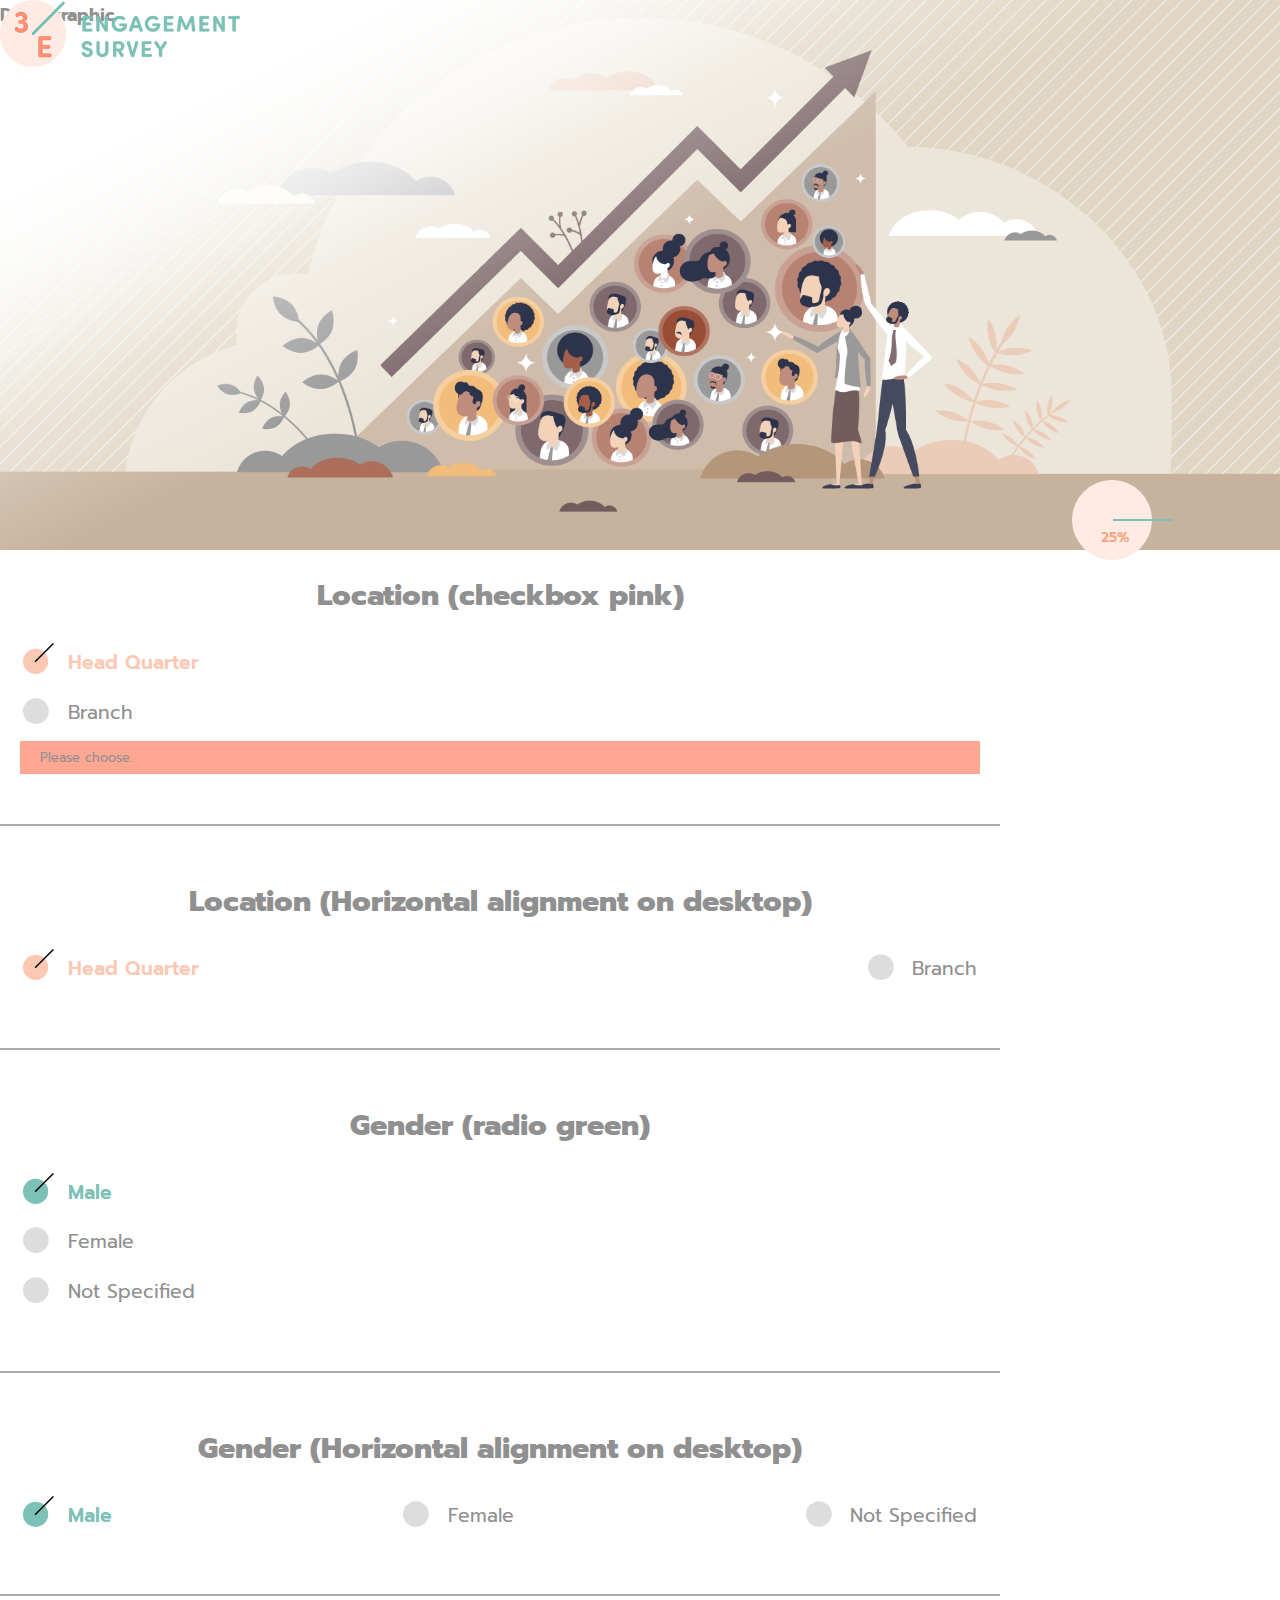
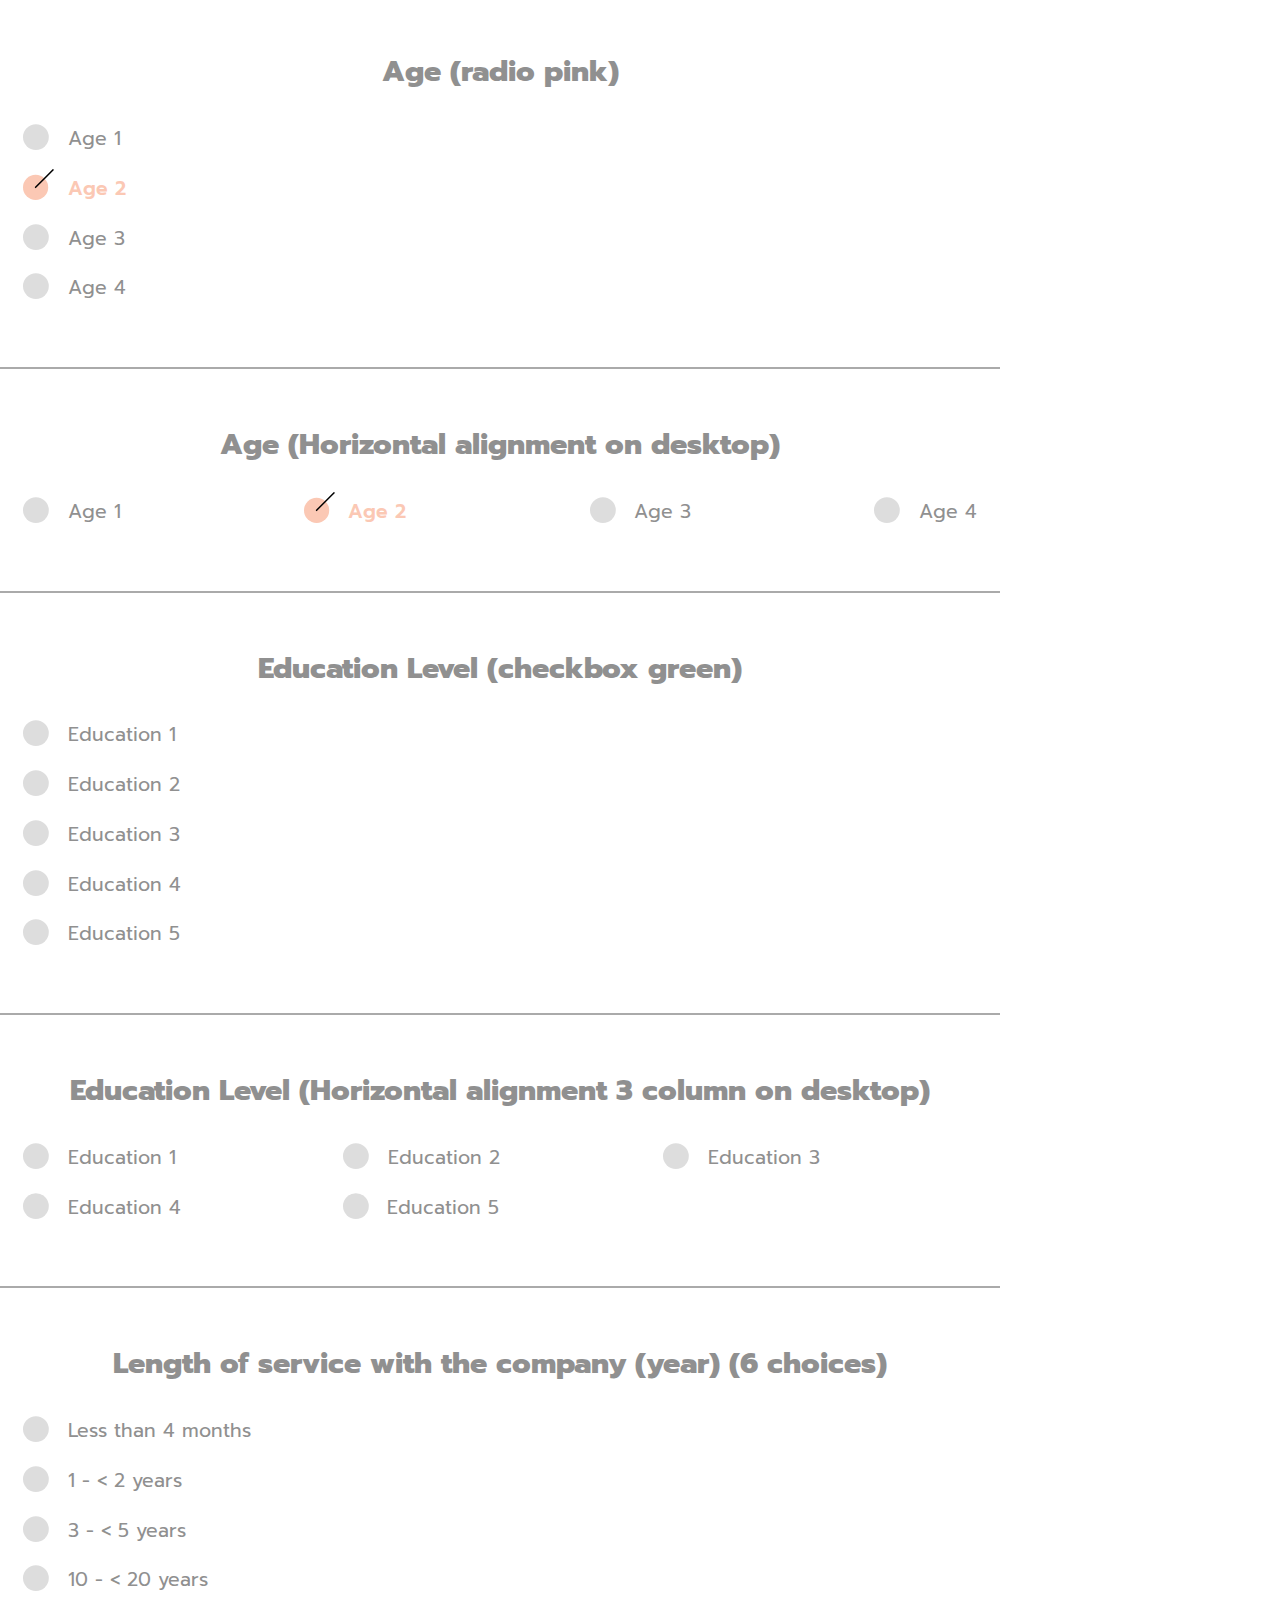
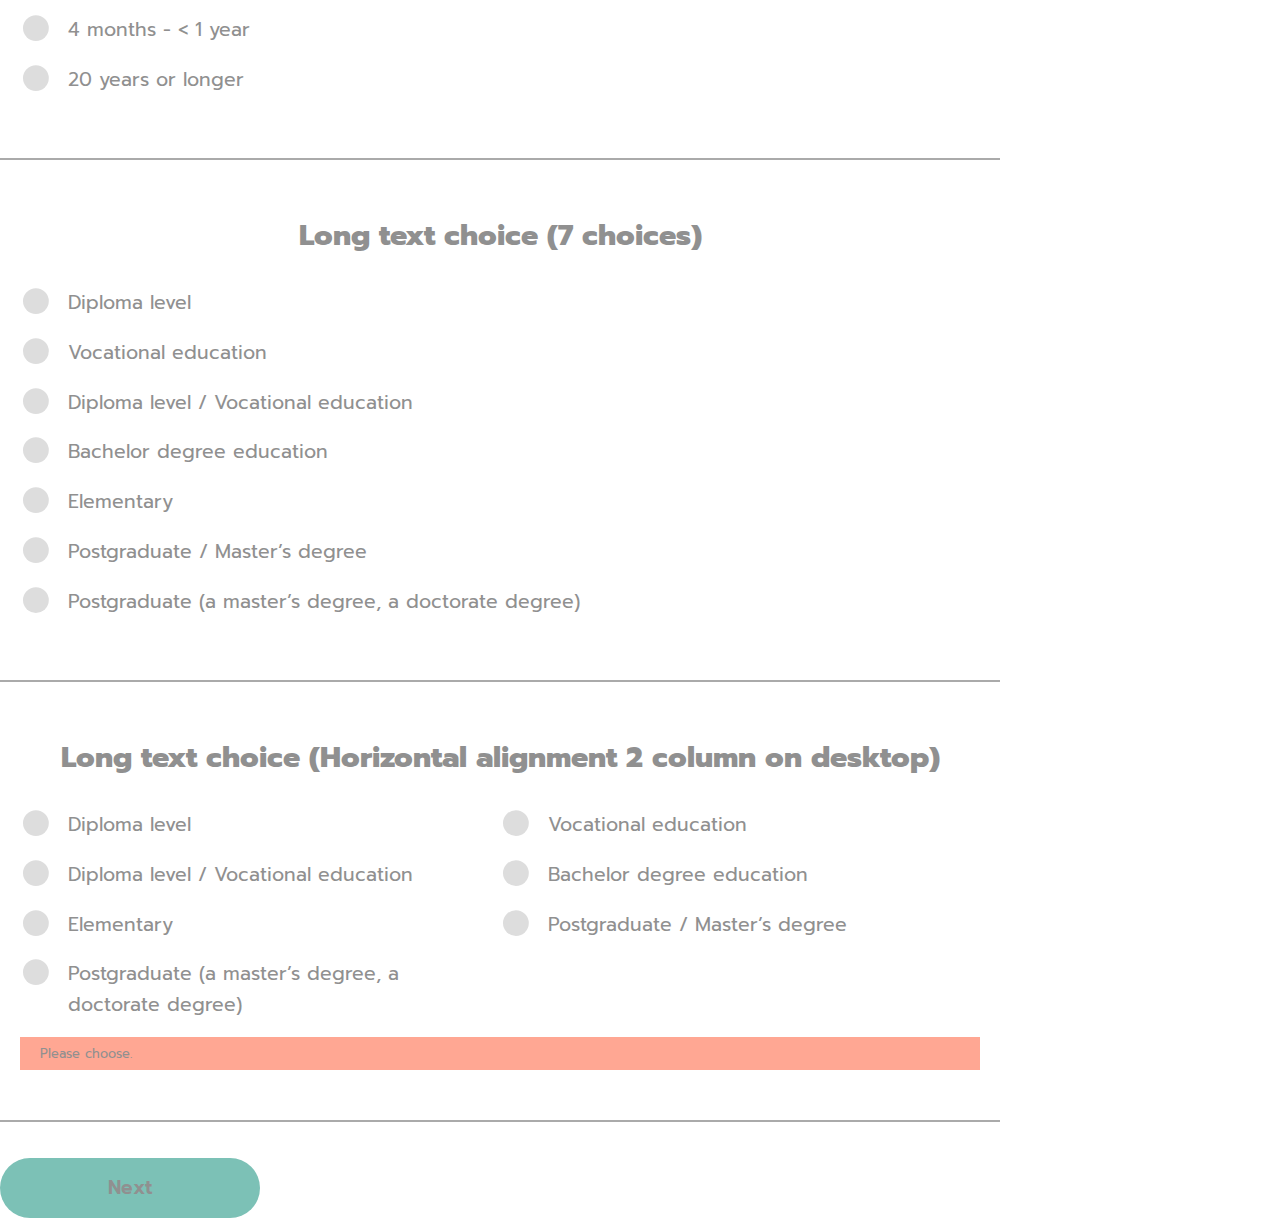
==== commit 77e2a77b: "New: Add validate message" ====
--- a/demographic.html
+++ b/demographic.html
@@ -73,14 +73,14 @@
         </aside>
     </section>
 
-    <form action="">
+    <form novalidate>
 
         <main class="site-content px-5 pt-xl-3 mx-auto">
             <div class="container">
 
                 <section class="question mb-3">
                     <h3 class="topic mb-4">Location (checkbox pink)</h3>
-                    <fieldset>
+                    <fieldset class="has-validation">
                         <div class="group">
                             <input class="secondary" type="checkbox" name="location" id="location-1" checked>
                             <label class="label-inline" for="location-1">Head Quarter</label>
@@ -89,6 +89,7 @@
                             <input class="secondary" type="checkbox" name="location" id="location-2">
                             <label class="label-inline" for="location-2">Branch</label>
                         </div>
+                        <div class="invalid-tooltip">Please choose.</div>
                     </fieldset>
                 </section>
 
@@ -324,7 +325,7 @@
 
                 <section class="question mb-3">
                     <h3 class="topic mb-4">Long text choice (Horizontal alignment 2 column on desktop)</h3>
-                    <fieldset class="d-horizontal h-2-col">
+                    <fieldset class="d-horizontal h-2-col has-validation">
                         <div class="group">
                             <input class="secondary" type="radio" name="long-h" id="long-h-1">
                             <label class="label-inline" for="long-h-1">Diploma level</label>
@@ -353,6 +354,7 @@
                             <input class="secondary" type="radio" name="long-h" id="long-h-7">
                             <label class="label-inline" for="long-h-7">Postgraduate (a master’s degree, a doctorate degree)</label>
                         </div>
+                        <div class="invalid-tooltip">Please choose.</div>
                     </fieldset>
                 </section>
 
--- a/assets/css/main.css
+++ b/assets/css/main.css
@@ -1,3 +1,3 @@
-﻿i.icon-post{font-size:12px;font-weight:400;padding-right:5px}label.tag{font-size:12px;font-weight:400;margin-bottom:10px}label.small{font-size:12px;font-weight:400;margin-bottom:10px}label.detail{font-size:16px;font-weight:400;margin-bottom:10px}label.detail-blog{font-size:16px;font-weight:400;margin-bottom:10px}label.icon-social,a.icon-social{font-size:18px;font-weight:400}label.icon-social i,a.icon-social i{padding-left:15px}html{box-sizing:border-box}*,*:before,*:after{box-sizing:border-box}html{line-height:1.15;-webkit-text-size-adjust:100%}body{margin:0}main{display:block}h1{font-size:2em;margin:0.67em 0}hr{box-sizing:content-box;height:0;overflow:visible}pre{font-family:monospace, monospace;font-size:1em}a{background-color:transparent}abbr[title]{border-bottom:none;text-decoration:underline;text-decoration:underline dotted}b,strong{font-weight:bolder}code,kbd,samp{font-family:monospace, monospace;font-size:1em}small{font-size:80%}sub,sup{font-size:75%;line-height:0;position:relative;vertical-align:baseline}sub{bottom:-0.25em}sup{top:-0.5em}img{border-style:none}button,input,optgroup,select,textarea{font-family:inherit;font-size:100%;line-height:1.15;margin:0}button,input{overflow:visible}button,select{text-transform:none}button,[type="button"],[type="reset"],[type="submit"]{-webkit-appearance:button}button::-moz-focus-inner,[type="button"]::-moz-focus-inner,[type="reset"]::-moz-focus-inner,[type="submit"]::-moz-focus-inner{border-style:none;padding:0}button:-moz-focusring,[type="button"]:-moz-focusring,[type="reset"]:-moz-focusring,[type="submit"]:-moz-focusring{outline:1px dotted ButtonText}fieldset{padding:0.35em 0.75em 0.625em}legend{box-sizing:border-box;color:inherit;display:table;max-width:100%;padding:0;white-space:normal}progress{vertical-align:baseline}textarea{overflow:auto}[type="checkbox"],[type="radio"]{box-sizing:border-box;padding:0}[type="number"]::-webkit-inner-spin-button,[type="number"]::-webkit-outer-spin-button{height:auto}[type="search"]{-webkit-appearance:textfield;outline-offset:-2px}[type="search"]::-webkit-search-decoration{-webkit-appearance:none}::-webkit-file-upload-button{-webkit-appearance:button;font:inherit}details{display:block}summary{display:list-item}template{display:none}[hidden]{display:none}html,body{height:100%}body,h1,h2,h3,h4,h5,h6,blockquote,p,pre,dl,dd,ol,ul,figure,hr,fieldset,legend,input,select,textarea,button{margin:0;padding:0}li>ol,li>ul{margin-bottom:0}table{border-collapse:collapse;border-spacing:0}fieldset{min-width:0;border:none}input,select,textarea{appearance:none;background-clip:border-box;border-radius:0;outline:0;text-align:left;vertical-align:top;width:100%}input:focus,select:focus,textarea:focus{outline:none}input[type='checkbox'],input[type='radio']{width:auto;height:auto}input[type='checkbox']{appearance:checkbox}input[type='radio']{appearance:radio}textarea,select[size],select[multiple]{height:auto}[type="checkbox"],[type="radio"]{display:inline-block;overflow:hidden;vertical-align:middle}select::-ms-expand{display:none}select:focus::-ms-value{background-color:transparent;color:inherit}select{-webkit-appearance:none}textarea{resize:vertical}input[type='search']::-webkit-search-decoration{display:none}button{appearance:none;background:none;border:none;border-radius:0;cursor:pointer;outline:0;overflow:visible;text-align:center;vertical-align:middle;width:auto}button:focus{outline:none}[disabled],[disabled] *{box-shadow:none;cursor:not-allowed;user-select:none}address,h1,h2,h3,h4,h5,h6,blockquote,p,pre,dl,dd,ol,ul,figure,hr,table,fieldset,legend,input,select,textarea{font-size:1em;margin-bottom:1.875rem}dl,ol,ul{margin-left:1.875rem}dt,dd,li,th,td,button{font-size:1em}[type="checkbox"],[type="radio"]{margin-bottom:0}* ::-moz-selection{background-color:#fff}* ::selection{background-color:#fff}*:focus{outline:1px dotted #fff}html{font-size:62.5%;min-height:100%;overflow-y:scroll;-moz-osx-font-smoothing:grayscale;-webkit-font-smoothing:antialiased;scroll-behavior:smooth;text-rendering:optimizeLegibility}body{font-family:"Prompt",-apple-system,BlinkMacSystemFont,"Segoe UI",Roboto,Helvetica,Arial,"Noto Sans",sans-serif;font-size:1.6em;font-weight:400;color:#909090;line-height:1.8;background-color:#daefee;letter-spacing:0;color:#909090}a{cursor:pointer}@media screen and (prefers-reduced-motion: reduce){html{scroll-behavior:auto}}b,strong{font-weight:600}small{font-size:80%}big{font-size:120%}mark{background-color:#7cc1b6;color:#fff}h1{font-size:2rem}h2{font-size:1.75rem}h3{font-size:1.625rem}h4{font-size:1.375rem}a{color:#ff9178;text-decoration:none}a:hover{color:#ff7454;text-decoration:none}ul ul,ul ol,ol ul,ol ol{margin-top:2.5rem}dt{font-weight:600}hr{margin-left:auto;margin-right:auto;background-color:#ddd;border:none;display:block;height:1px;width:100%}figure{margin-bottom:0}figure img{margin-left:auto;margin-right:auto;display:block}figcaption{margin-left:auto;margin-right:auto;font-style:italic;max-width:60%;padding:1.25rem;text-align:center}img{font-style:italic;max-width:100%;vertical-align:middle}img[width],img[height]{max-width:none}table{border:1px solid #ddd;border-collapse:collapse;border-spacing:0;font-size:1em;line-height:1.6;font-weight:400;width:100%}table caption{font-style:italic;margin-bottom:1.25rem;border:0;clip:rect(0 0 0 0);height:1px;width:1px;overflow:hidden;margin:-1px;padding:0;position:absolute;white-space:nowrap}th,td{border:1px solid #ddd;padding:1.25rem;vertical-align:top}th{font-weight:600;text-align:left}thead th{border-bottom-width:2px}tfoot td{font-weight:600}.table-striped tbody tr:nth-child(odd){background-color:#f7f7f7}.table-striped tbody tr:nth-child(even){background-color:#ffffff}blockquote{background-color:#ddd;color:#909090;quotes:'“' '”' '‘' '’';font-style:italic;padding:2.5rem}blockquote p{margin-top:2.5rem;margin-bottom:0}blockquote p:first-child{margin-top:0}blockquote p:first-child::before{content:open-quote}blockquote p:last-of-type::after{content:close-quote}blockquote cite{display:inline-block;font-weight:300;margin-top:2.5rem;margin-left:1.25rem}blockquote cite::before{content:"–";display:block;position:absolute;margin-left:-1.25rem}fieldset{margin-bottom:0}legend{font-weight:600}label{display:block;margin-bottom:.625rem}label.label-inline{display:inline-block;margin-bottom:0}input.placeholder,textarea.placeholder{color:#7cc1b6}input:-moz-placeholder,textarea:-moz-placeholder{color:#7cc1b6}input::-moz-placeholder,textarea::-moz-placeholder{color:#7cc1b6}input:-ms-input-placeholder,textarea:-ms-input-placeholder{color:#7cc1b6}input::-webkit-input-placeholder,textarea::-webkit-input-placeholder{color:#7cc1b6}input,textarea,select{background-color:#fff;border:1px solid #ddd;border-radius:5px;color:#909090;padding:1.25rem}[type="checkbox"],[type="radio"]{display:inline-block;margin-top:0;margin-right:1.25rem}abbr[title]{text-decoration:none}.group{display:flex;align-items:flex-start;margin-bottom:1.2rem;padding:0 3px 1px}.group label{margin-top:3px;line-height:1.6}input:is([type="checkbox"], [type="radio"]){-webkit-appearance:none;background-image:url(../img/unchecked.svg);background-repeat:no-repeat;background-size:cover;width:1.6em;height:1.6em;border:none;flex-shrink:0}input:is([type="checkbox"], [type="radio"]).secondary:checked{background-image:url(../img/checked-secondary.svg)}input:is([type="checkbox"], [type="radio"]).secondary:checked~label{color:#fbc8b4;font-weight:600}input:is([type="checkbox"], [type="radio"]).primary:checked{background-image:url(../img/checked-primary.svg)}input:is([type="checkbox"], [type="radio"]).primary:checked~label{color:#7cc1b6;font-weight:600}@media only screen and (min-width: 1200px){input:is([type="checkbox"], [type="radio"]){width:2em;height:2em}input:is([type="checkbox"], [type="radio"])~label{font-size:1.2em;margin-top:6px}}button{border:1px solid #ddd;border-radius:5px;color:#909090;display:inline-block;padding:1.25rem}.btn{display:block;margin:.625rem 0;padding:1.25rem 5rem !important}@media only screen and (min-width: 1200px){.btn{padding:1.875rem 5rem !important}}.btn.btn--small{padding:.3125rem 1.25rem}.btn.btn--inline{display:inline-block;width:auto}.btn.icon-right i{padding-left:.625rem}.btn.icon-left i{padding-right:.625rem}.btn i{-webkit-transition:transform 0.3s ease-out;-moz-transition:transform 0.3s ease-out;-ms-transition:transform 0.3s ease-out;-o-transition:transform 0.3s ease-out;transition:transform 0.3s ease-out}.btn:hover i{-webkit-transform:translateX(4px);-moz-transform:translateX(4px);-ms-transform:translateX(4px);-o-transform:translateX(4px);transform:translateX(4px)}.cta>.btn{min-width:260px}.btn-check:checked+.btn,.btn.active,.btn.show,.btn:first-child:active,:not(.btn-check)+.btn:active{color:#fff;border:none;background-color:#4da396}.form-control:focus,.btn:focus-visible{box-shadow:0 0 0 0.25rem rgba(124,193,182,0.3)}.btn{border:none;border-radius:100px;font-size:1.2em;font-weight:600}.btn-primary{background-color:#7cc1b6}.btn-primary:hover,.btn-primary:focus{background-color:#4da396}.logo{background-image:url(../img/logo.png);background-position:center center;background-repeat:no-repeat;display:block;text-indent:-9999px;background-size:160px 44.4px;height:44.4px;width:160px;margin-bottom:0}@media only screen and (min-width: 1024px){.logo{background-image:url(../img/logo.png);background-position:center center;background-repeat:no-repeat;display:block;text-indent:-9999px;background-size:240px 66.6px;height:66.6px;width:240px}}.language .dropdown-toggle,.language .dropdown-item{color:#909090;font-size:1.4rem}.language .dropdown-toggle span,.language .dropdown-item span{margin-left:5px}.language .dropdown-item:focus,.language .dropdown-item:hover{background-color:#ffebe3}.language .dropdown-menu{background-color:#fff;border:none}.hero .home-img{max-width:400px;width:100%}.hero .title{color:#7cc1b6;font-weight:800;font-size:6.5rem;line-height:1.1}@media only screen and (min-width: 1024px){.hero .title{font-size:8rem}}.hero .lead{color:#7cc1b6;font-weight:400;font-size:1.2em;line-height:1.4;margin-bottom:0}.hero .lead b{font-weight:600;white-space:nowrap}@media only screen and (min-width: 1024px){.hero .lead{font-size:1.4em}}.cover{min-height:300px;background-repeat:no-repeat;background-position:center center;background-attachment:scroll;background-size:cover;position:relative}@media only screen and (min-width: 1024px){.cover{min-height:400px}}@media only screen and (min-width: 1200px){.cover{min-height:550px}}.progress{position:absolute;display:block;height:60px;width:60px;bottom:10px;right:30px;background-color:#ffebe3;border-radius:100px;text-align:center;z-index:300;overflow:inherit}.progress .progress-bar{position:absolute;left:50%;bottom:50%;background-color:#7cc1b6;display:block;width:2px;height:40px;z-index:350;transform-origin:bottom}.progress .text{color:#f8a484;font-size:1.3rem;font-weight:600;line-height:90px;padding-left:5px;position:relative;z-index:400}@media only screen and (min-width: 768px){.progress{height:80px;width:80px;bottom:-10px;right:10vw}.progress .progress-bar{height:60px}.progress .text{font-size:1.4rem;line-height:115px}}.question .topic{font-size:1.2em;font-weight:800;text-align:center;white-space:nowrap}@media only screen and (min-width: 768px){.question .topic{font-size:1.4em}}@media only screen and (min-width: 1200px){.question .topic{font-size:1.8em}}.login{margin:0 auto;width:100%;max-width:520px}.login .form-control{border:none;border-radius:5px 0 0 5px;font-size:1em;color:#7cc1b6;padding:15px 25px;margin-bottom:0}.login .form-control.placeholder{color:#7cc1b6}.login .form-control:-moz-placeholder{color:#7cc1b6}.login .form-control::-moz-placeholder{color:#7cc1b6}.login .form-control:-ms-input-placeholder{color:#7cc1b6}.login .form-control::-webkit-input-placeholder{color:#7cc1b6}.login .btn{border:none;border-radius:0 5px 5px 0;font-size:1em;background-color:#7cc1b6;color:#fff;padding:15px 25px !important;font-weight:600;margin:0}.login .invalid-tooltip{font-size:.8em;background-color:rgba(255,145,120,0.8);padding:5px 20px;width:100%;margin-top:3px}.login .form-control.is-invalid,.login .was-validated .form-control:invalid,.login .form-control.is-valid,.login .was-validated .form-control:valid{background-image:none}.site-content p{color:#909090;font-weight:400;font-size:1.2em;line-height:1.4}.site-content p b{font-weight:600;white-space:nowrap}.site-content .highlight{color:#ff9178;font-weight:800}@media only screen and (min-width: 1024px){.site-content .article{grid-template-columns:repeat(4, 1fr)}}.instructions-page .language{display:none}.instructions-page .hero .instructions-img{max-width:800px;width:100%}.instructions-page .hero .lead{color:#909090;font-weight:400;font-size:1.2em;line-height:1.4}.instructions-page .hero .highlight{color:#ff9178;font-weight:800}.instructions-page .site-content p{border-left:3px solid #ff9178;padding-left:1em}.instructions-page .article{max-width:800px;width:100%}@media only screen and (min-width: 1024px){.instructions-page .article{grid-template-columns:repeat(2, 1fr);justify-content:center}}.demographic-page{background-color:#fff}.demographic-page .language{display:none}.demographic-page .site-header{position:absolute;top:0;width:100%;z-index:100}.demographic-page .topic{white-space:inherit}@media only screen and (min-width: 1200px){.demographic-page .topic{margin-bottom:2rem !important}}.demographic-page .question{padding:1rem}@media only screen and (min-width: 1200px){.demographic-page .question{padding:2rem}}.demographic-page .question:has(input:is([type="checkbox"], [type="radio"])):hover,.demographic-page .question:has(input:is([type="checkbox"], [type="radio"])):focus,.demographic-page .question:has(input:is([type="checkbox"], [type="radio"])):focus-visible{outline:2px dotted rgba(0,0,0,0.1);border-radius:15px}@media only screen and (min-width: 1200px){.demographic-page .question .d-horizontal{display:flex;justify-content:space-between}.demographic-page .question .d-horizontal.h-2-col{flex-wrap:wrap}.demographic-page .question .d-horizontal.h-2-col .group{flex-basis:calc(100% / 2)}.demographic-page .question .d-horizontal.h-2-col:after{content:"";flex:auto}.demographic-page .question .d-horizontal.h-3-col{flex-wrap:wrap}.demographic-page .question .d-horizontal.h-3-col .group{flex-basis:calc(100% / 3)}.demographic-page .question .d-horizontal.h-3-col:after{content:"";flex:auto}}.demographic-page .site-content{max-width:600px;width:100%}@media only screen and (min-width: 1200px){.demographic-page .site-content{max-width:1000px}}.demographic-page .site-content .hr{height:2px;background-color:#aaa;margin-block:2rem}.demographic-page .cta{text-transform:uppercase}.feedback-page{background-color:#fff}.feedback-page .language{display:none}.feedback-page .site-header{position:absolute;top:0;width:100%;z-index:100}.feedback-page .topic{font-size:1.2em;font-weight:800;text-align:center;white-space:nowrap}@media only screen and (min-width: 768px){.feedback-page .topic{font-size:1.4em}}@media only screen and (min-width: 1200px){.feedback-page .topic{font-size:1.8em}}.feedback-page .best .topic{color:#7cc1b6}.feedback-page .best .form-control{border-color:#7cc1b6}.feedback-page .best .form-control.placeholder{color:#7cc1b6}.feedback-page .best .form-control:-moz-placeholder{color:#7cc1b6}.feedback-page .best .form-control::-moz-placeholder{color:#7cc1b6}.feedback-page .best .form-control:-ms-input-placeholder{color:#7cc1b6}.feedback-page .best .form-control::-webkit-input-placeholder{color:#7cc1b6}.feedback-page .worst .topic{color:#fbc8b4}.feedback-page .worst .form-control{border-color:#fbc8b4}.feedback-page .worst .form-control.placeholder{color:#fbc8b4}.feedback-page .worst .form-control:-moz-placeholder{color:#fbc8b4}.feedback-page .worst .form-control::-moz-placeholder{color:#fbc8b4}.feedback-page .worst .form-control:-ms-input-placeholder{color:#fbc8b4}.feedback-page .worst .form-control::-webkit-input-placeholder{color:#fbc8b4}.feedback-page .worst .form-control:focus{box-shadow:0 0 0 0.25rem rgba(251,200,180,0.3)}.feedback-page .site-content{max-width:600px;width:100%}@media only screen and (min-width: 1200px){.feedback-page .site-content{max-width:1000px}}.feedback-page .site-content .hr{height:2px;background-color:#aaa;margin-block:5rem}.feedback-page .site-content .form-control{border-radius:15px;height:150px;padding:15px 20px;font-size:1em}.feedback-page .cta{text-transform:uppercase}.thanks-page{background-color:#fbc8b4}.thanks-page .language{display:none}.thanks-page .site-header{position:absolute;top:0;width:100%;z-index:100}.thanks-page .thanks-img{display:flex;height:100vh;width:100vw;object-fit:cover;object-position:center}
+﻿i.icon-post{font-size:12px;font-weight:400;padding-right:5px}label.tag{font-size:12px;font-weight:400;margin-bottom:10px}label.small{font-size:12px;font-weight:400;margin-bottom:10px}label.detail{font-size:16px;font-weight:400;margin-bottom:10px}label.detail-blog{font-size:16px;font-weight:400;margin-bottom:10px}label.icon-social,a.icon-social{font-size:18px;font-weight:400}label.icon-social i,a.icon-social i{padding-left:15px}html{box-sizing:border-box}*,*:before,*:after{box-sizing:border-box}html{line-height:1.15;-webkit-text-size-adjust:100%}body{margin:0}main{display:block}h1{font-size:2em;margin:0.67em 0}hr{box-sizing:content-box;height:0;overflow:visible}pre{font-family:monospace, monospace;font-size:1em}a{background-color:transparent}abbr[title]{border-bottom:none;text-decoration:underline;text-decoration:underline dotted}b,strong{font-weight:bolder}code,kbd,samp{font-family:monospace, monospace;font-size:1em}small{font-size:80%}sub,sup{font-size:75%;line-height:0;position:relative;vertical-align:baseline}sub{bottom:-0.25em}sup{top:-0.5em}img{border-style:none}button,input,optgroup,select,textarea{font-family:inherit;font-size:100%;line-height:1.15;margin:0}button,input{overflow:visible}button,select{text-transform:none}button,[type="button"],[type="reset"],[type="submit"]{-webkit-appearance:button}button::-moz-focus-inner,[type="button"]::-moz-focus-inner,[type="reset"]::-moz-focus-inner,[type="submit"]::-moz-focus-inner{border-style:none;padding:0}button:-moz-focusring,[type="button"]:-moz-focusring,[type="reset"]:-moz-focusring,[type="submit"]:-moz-focusring{outline:1px dotted ButtonText}fieldset{padding:0.35em 0.75em 0.625em}legend{box-sizing:border-box;color:inherit;display:table;max-width:100%;padding:0;white-space:normal}progress{vertical-align:baseline}textarea{overflow:auto}[type="checkbox"],[type="radio"]{box-sizing:border-box;padding:0}[type="number"]::-webkit-inner-spin-button,[type="number"]::-webkit-outer-spin-button{height:auto}[type="search"]{-webkit-appearance:textfield;outline-offset:-2px}[type="search"]::-webkit-search-decoration{-webkit-appearance:none}::-webkit-file-upload-button{-webkit-appearance:button;font:inherit}details{display:block}summary{display:list-item}template{display:none}[hidden]{display:none}html,body{height:100%}body,h1,h2,h3,h4,h5,h6,blockquote,p,pre,dl,dd,ol,ul,figure,hr,fieldset,legend,input,select,textarea,button{margin:0;padding:0}li>ol,li>ul{margin-bottom:0}table{border-collapse:collapse;border-spacing:0}fieldset{min-width:0;border:none}input,select,textarea{appearance:none;background-clip:border-box;border-radius:0;outline:0;text-align:left;vertical-align:top;width:100%}input:focus,select:focus,textarea:focus{outline:none}input[type='checkbox'],input[type='radio']{width:auto;height:auto}input[type='checkbox']{appearance:checkbox}input[type='radio']{appearance:radio}textarea,select[size],select[multiple]{height:auto}[type="checkbox"],[type="radio"]{display:inline-block;overflow:hidden;vertical-align:middle}select::-ms-expand{display:none}select:focus::-ms-value{background-color:transparent;color:inherit}select{-webkit-appearance:none}textarea{resize:vertical}input[type='search']::-webkit-search-decoration{display:none}button{appearance:none;background:none;border:none;border-radius:0;cursor:pointer;outline:0;overflow:visible;text-align:center;vertical-align:middle;width:auto}button:focus{outline:none}[disabled],[disabled] *{box-shadow:none;cursor:not-allowed;user-select:none}address,h1,h2,h3,h4,h5,h6,blockquote,p,pre,dl,dd,ol,ul,figure,hr,table,fieldset,legend,input,select,textarea{font-size:1em;margin-bottom:1.875rem}dl,ol,ul{margin-left:1.875rem}dt,dd,li,th,td,button{font-size:1em}[type="checkbox"],[type="radio"]{margin-bottom:0}* ::-moz-selection{background-color:#fff}* ::selection{background-color:#fff}*:focus{outline:1px dotted #fff}html{font-size:62.5%;min-height:100%;overflow-y:scroll;-moz-osx-font-smoothing:grayscale;-webkit-font-smoothing:antialiased;scroll-behavior:smooth;text-rendering:optimizeLegibility}body{font-family:"Prompt",-apple-system,BlinkMacSystemFont,"Segoe UI",Roboto,Helvetica,Arial,"Noto Sans",sans-serif;font-size:1.6em;font-weight:400;color:#909090;line-height:1.8;background-color:#daefee;letter-spacing:0;color:#909090}a{cursor:pointer}@media screen and (prefers-reduced-motion: reduce){html{scroll-behavior:auto}}b,strong{font-weight:600}small{font-size:80%}big{font-size:120%}mark{background-color:#7cc1b6;color:#fff}h1{font-size:2rem}h2{font-size:1.75rem}h3{font-size:1.625rem}h4{font-size:1.375rem}a{color:#ff9178;text-decoration:none}a:hover{color:#ff7454;text-decoration:none}ul ul,ul ol,ol ul,ol ol{margin-top:2.5rem}dt{font-weight:600}hr{margin-left:auto;margin-right:auto;background-color:#ddd;border:none;display:block;height:1px;width:100%}figure{margin-bottom:0}figure img{margin-left:auto;margin-right:auto;display:block}figcaption{margin-left:auto;margin-right:auto;font-style:italic;max-width:60%;padding:1.25rem;text-align:center}img{font-style:italic;max-width:100%;vertical-align:middle}img[width],img[height]{max-width:none}table{border:1px solid #ddd;border-collapse:collapse;border-spacing:0;font-size:1em;line-height:1.6;font-weight:400;width:100%}table caption{font-style:italic;margin-bottom:1.25rem;border:0;clip:rect(0 0 0 0);height:1px;width:1px;overflow:hidden;margin:-1px;padding:0;position:absolute;white-space:nowrap}th,td{border:1px solid #ddd;padding:1.25rem;vertical-align:top}th{font-weight:600;text-align:left}thead th{border-bottom-width:2px}tfoot td{font-weight:600}.table-striped tbody tr:nth-child(odd){background-color:#f7f7f7}.table-striped tbody tr:nth-child(even){background-color:#ffffff}blockquote{background-color:#ddd;color:#909090;quotes:'“' '”' '‘' '’';font-style:italic;padding:2.5rem}blockquote p{margin-top:2.5rem;margin-bottom:0}blockquote p:first-child{margin-top:0}blockquote p:first-child::before{content:open-quote}blockquote p:last-of-type::after{content:close-quote}blockquote cite{display:inline-block;font-weight:300;margin-top:2.5rem;margin-left:1.25rem}blockquote cite::before{content:"–";display:block;position:absolute;margin-left:-1.25rem}fieldset{margin-bottom:0;position:relative}legend{font-weight:600}label{display:block;margin-bottom:.625rem}label.label-inline{display:inline-block;margin-bottom:0}input.placeholder,textarea.placeholder{color:#7cc1b6}input:-moz-placeholder,textarea:-moz-placeholder{color:#7cc1b6}input::-moz-placeholder,textarea::-moz-placeholder{color:#7cc1b6}input:-ms-input-placeholder,textarea:-ms-input-placeholder{color:#7cc1b6}input::-webkit-input-placeholder,textarea::-webkit-input-placeholder{color:#7cc1b6}input,textarea,select{background-color:#fff;border:1px solid #ddd;border-radius:5px;color:#909090;padding:1.25rem}[type="checkbox"],[type="radio"]{display:inline-block;margin-top:0;margin-right:1.25rem}abbr[title]{text-decoration:none}.group{display:flex;align-items:flex-start;margin-bottom:1.2rem;padding:0 3px 1px}.group label{margin-top:3px;line-height:1.6}input:is([type="checkbox"], [type="radio"]){-webkit-appearance:none;background-image:url(../img/unchecked.svg);background-repeat:no-repeat;background-size:cover;width:1.6em;height:1.6em;border:none;flex-shrink:0}input:is([type="checkbox"], [type="radio"]).secondary:checked{background-image:url(../img/checked-secondary.svg)}input:is([type="checkbox"], [type="radio"]).secondary:checked~label{color:#fbc8b4;font-weight:600}input:is([type="checkbox"], [type="radio"]).primary:checked{background-image:url(../img/checked-primary.svg)}input:is([type="checkbox"], [type="radio"]).primary:checked~label{color:#7cc1b6;font-weight:600}@media only screen and (min-width: 1200px){input:is([type="checkbox"], [type="radio"]){width:2em;height:2em}input:is([type="checkbox"], [type="radio"])~label{font-size:1.2em;margin-top:6px}}button{border:1px solid #ddd;border-radius:5px;color:#909090;display:inline-block;padding:1.25rem}.btn{display:block;margin:.625rem 0;padding:1.25rem 5rem !important}@media only screen and (min-width: 1200px){.btn{padding:1.875rem 5rem !important}}.btn.btn--small{padding:.3125rem 1.25rem}.btn.btn--inline{display:inline-block;width:auto}.btn.icon-right i{padding-left:.625rem}.btn.icon-left i{padding-right:.625rem}.btn i{-webkit-transition:transform 0.3s ease-out;-moz-transition:transform 0.3s ease-out;-ms-transition:transform 0.3s ease-out;-o-transition:transform 0.3s ease-out;transition:transform 0.3s ease-out}.btn:hover i{-webkit-transform:translateX(4px);-moz-transform:translateX(4px);-ms-transform:translateX(4px);-o-transform:translateX(4px);transform:translateX(4px)}.cta>.btn{min-width:260px}.btn-check:checked+.btn,.btn.active,.btn.show,.btn:first-child:active,:not(.btn-check)+.btn:active{color:#fff;border:none;background-color:#4da396}.form-control:focus,.btn:focus-visible{box-shadow:0 0 0 0.25rem rgba(124,193,182,0.3)}.btn{border:none;border-radius:100px;font-size:1.2em;font-weight:600}.btn-primary{background-color:#7cc1b6}.btn-primary:hover,.btn-primary:focus{background-color:#4da396}.logo{background-image:url(../img/logo.png);background-position:center center;background-repeat:no-repeat;display:block;text-indent:-9999px;background-size:160px 44.4px;height:44.4px;width:160px;margin-bottom:0}@media only screen and (min-width: 1024px){.logo{background-image:url(../img/logo.png);background-position:center center;background-repeat:no-repeat;display:block;text-indent:-9999px;background-size:240px 66.6px;height:66.6px;width:240px}}.language .dropdown-toggle,.language .dropdown-item{color:#909090;font-size:1.4rem}.language .dropdown-toggle span,.language .dropdown-item span{margin-left:5px}.language .dropdown-item:focus,.language .dropdown-item:hover{background-color:#ffebe3}.language .dropdown-menu{background-color:#fff;border:none}.hero .home-img{max-width:400px;width:100%}.hero .title{color:#7cc1b6;font-weight:800;font-size:6.5rem;line-height:1.1}@media only screen and (min-width: 1024px){.hero .title{font-size:8rem}}.hero .lead{color:#7cc1b6;font-weight:400;font-size:1.2em;line-height:1.4;margin-bottom:0}.hero .lead b{font-weight:600;white-space:nowrap}@media only screen and (min-width: 1024px){.hero .lead{font-size:1.4em}}.cover{min-height:300px;background-repeat:no-repeat;background-position:center center;background-attachment:scroll;background-size:cover;position:relative}@media only screen and (min-width: 1024px){.cover{min-height:400px}}@media only screen and (min-width: 1200px){.cover{min-height:550px}}.progress{position:absolute;display:block;height:60px;width:60px;bottom:10px;right:30px;background-color:#ffebe3;border-radius:100px;text-align:center;z-index:300;overflow:inherit}.progress .progress-bar{position:absolute;left:50%;bottom:50%;background-color:#7cc1b6;display:block;width:2px;height:40px;z-index:350;transform-origin:bottom}.progress .text{color:#f8a484;font-size:1.3rem;font-weight:600;line-height:90px;padding-left:5px;position:relative;z-index:400}@media only screen and (min-width: 768px){.progress{height:80px;width:80px;bottom:-10px;right:10vw}.progress .progress-bar{height:60px}.progress .text{font-size:1.4rem;line-height:115px}}.question .topic{font-size:1.2em;font-weight:800;text-align:center;white-space:nowrap}@media only screen and (min-width: 768px){.question .topic{font-size:1.4em}}@media only screen and (min-width: 1200px){.question .topic{font-size:1.8em}}.login{margin:0 auto;width:100%;max-width:520px}.login .form-control{border:none;border-radius:5px 0 0 5px;font-size:1em;color:#7cc1b6;padding:15px 25px;margin-bottom:0}.login .form-control.placeholder{color:#7cc1b6}.login .form-control:-moz-placeholder{color:#7cc1b6}.login .form-control::-moz-placeholder{color:#7cc1b6}.login .form-control:-ms-input-placeholder{color:#7cc1b6}.login .form-control::-webkit-input-placeholder{color:#7cc1b6}.login .btn{border:none;border-radius:0 5px 5px 0;font-size:1em;background-color:#7cc1b6;color:#fff;padding:15px 25px !important;font-weight:600;margin:0}.login .invalid-tooltip{font-size:.8em;background-color:rgba(255,145,120,0.8);padding:5px 20px;width:100%;margin-top:3px}.login .form-control.is-invalid,.login .was-validated .form-control:invalid,.login .form-control.is-valid,.login .was-validated .form-control:valid{background-image:none}.site-content p{color:#909090;font-weight:400;font-size:1.2em;line-height:1.4}.site-content p b{font-weight:600;white-space:nowrap}.site-content .highlight{color:#ff9178;font-weight:800}@media only screen and (min-width: 1024px){.site-content .article{grid-template-columns:repeat(4, 1fr)}}.instructions-page .language{display:none}.instructions-page .hero .instructions-img{max-width:800px;width:100%}.instructions-page .hero .lead{color:#909090;font-weight:400;font-size:1.2em;line-height:1.4}.instructions-page .hero .highlight{color:#ff9178;font-weight:800}.instructions-page .site-content p{border-left:3px solid #ff9178;padding-left:1em}.instructions-page .article{max-width:800px;width:100%}@media only screen and (min-width: 1024px){.instructions-page .article{grid-template-columns:repeat(2, 1fr);justify-content:center}}.demographic-page{background-color:#fff}.demographic-page .language{display:none}.demographic-page .site-header{position:absolute;top:0;width:100%;z-index:100}.demographic-page .topic{white-space:inherit}@media only screen and (min-width: 1200px){.demographic-page .topic{margin-bottom:2rem !important}}.demographic-page .question{padding:1rem}@media only screen and (min-width: 1200px){.demographic-page .question{padding:2rem}}.demographic-page .question:has(input:is([type="checkbox"], [type="radio"])):hover,.demographic-page .question:has(input:is([type="checkbox"], [type="radio"])):focus,.demographic-page .question:has(input:is([type="checkbox"], [type="radio"])):focus-visible{outline:2px dotted rgba(0,0,0,0.1);border-radius:15px}@media only screen and (min-width: 1200px){.demographic-page .question .d-horizontal{display:flex;justify-content:space-between}.demographic-page .question .d-horizontal.h-2-col{flex-wrap:wrap}.demographic-page .question .d-horizontal.h-2-col .group{flex-basis:calc(100% / 2)}.demographic-page .question .d-horizontal.h-2-col:after{content:"";flex:auto}.demographic-page .question .d-horizontal.h-3-col{flex-wrap:wrap}.demographic-page .question .d-horizontal.h-3-col .group{flex-basis:calc(100% / 3)}.demographic-page .question .d-horizontal.h-3-col:after{content:"";flex:auto}}.demographic-page .site-content{max-width:600px;width:100%}@media only screen and (min-width: 1200px){.demographic-page .site-content{max-width:1000px}}.demographic-page .site-content .hr{height:2px;background-color:#aaa;margin-block:3rem}.demographic-page .cta{text-transform:uppercase}.demographic-page .has-validation .invalid-tooltip{display:block;font-size:.8em;background-color:rgba(255,145,120,0.8);padding:5px 20px;width:100%;margin-top:3px}.feedback-page{background-color:#fff}.feedback-page .language{display:none}.feedback-page .site-header{position:absolute;top:0;width:100%;z-index:100}.feedback-page .topic{font-size:1.2em;font-weight:800;text-align:center;white-space:nowrap}@media only screen and (min-width: 768px){.feedback-page .topic{font-size:1.4em}}@media only screen and (min-width: 1200px){.feedback-page .topic{font-size:1.8em}}.feedback-page .best .topic{color:#7cc1b6}.feedback-page .best .form-control{border-color:#7cc1b6}.feedback-page .best .form-control.placeholder{color:#7cc1b6}.feedback-page .best .form-control:-moz-placeholder{color:#7cc1b6}.feedback-page .best .form-control::-moz-placeholder{color:#7cc1b6}.feedback-page .best .form-control:-ms-input-placeholder{color:#7cc1b6}.feedback-page .best .form-control::-webkit-input-placeholder{color:#7cc1b6}.feedback-page .worst .topic{color:#fbc8b4}.feedback-page .worst .form-control{border-color:#fbc8b4}.feedback-page .worst .form-control.placeholder{color:#fbc8b4}.feedback-page .worst .form-control:-moz-placeholder{color:#fbc8b4}.feedback-page .worst .form-control::-moz-placeholder{color:#fbc8b4}.feedback-page .worst .form-control:-ms-input-placeholder{color:#fbc8b4}.feedback-page .worst .form-control::-webkit-input-placeholder{color:#fbc8b4}.feedback-page .worst .form-control:focus{box-shadow:0 0 0 0.25rem rgba(251,200,180,0.3)}.feedback-page .site-content{max-width:600px;width:100%}@media only screen and (min-width: 1200px){.feedback-page .site-content{max-width:1000px}}.feedback-page .site-content .hr{height:2px;background-color:#aaa;margin-block:5rem}.feedback-page .site-content .form-control{border-radius:15px;height:150px;padding:15px 20px;font-size:1em}.feedback-page .cta{text-transform:uppercase}.thanks-page{background-color:#fbc8b4}.thanks-page .language{display:none}.thanks-page .site-header{position:absolute;top:0;width:100%;z-index:100}.thanks-page .thanks-img{display:flex;height:100vh;width:100vw;object-fit:cover;object-position:center}
 
 /*# sourceMappingURL=main.css.map */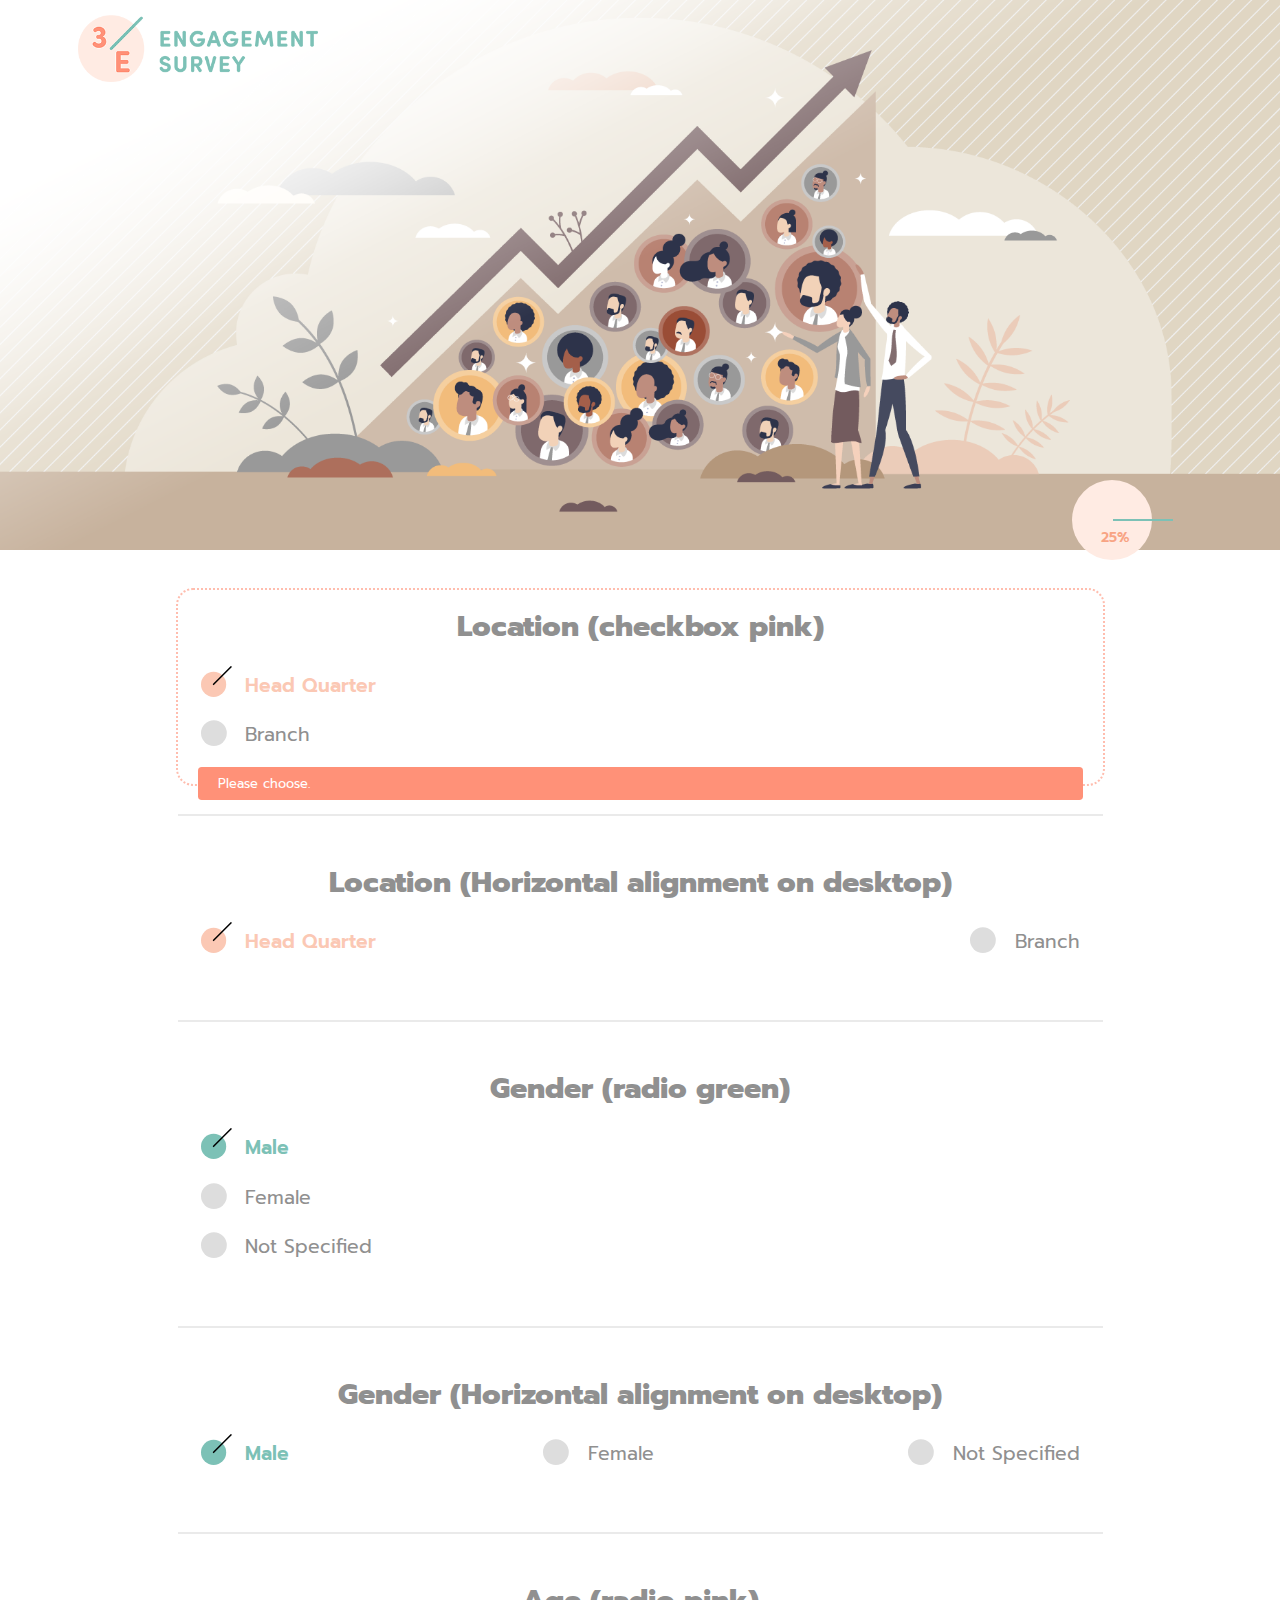
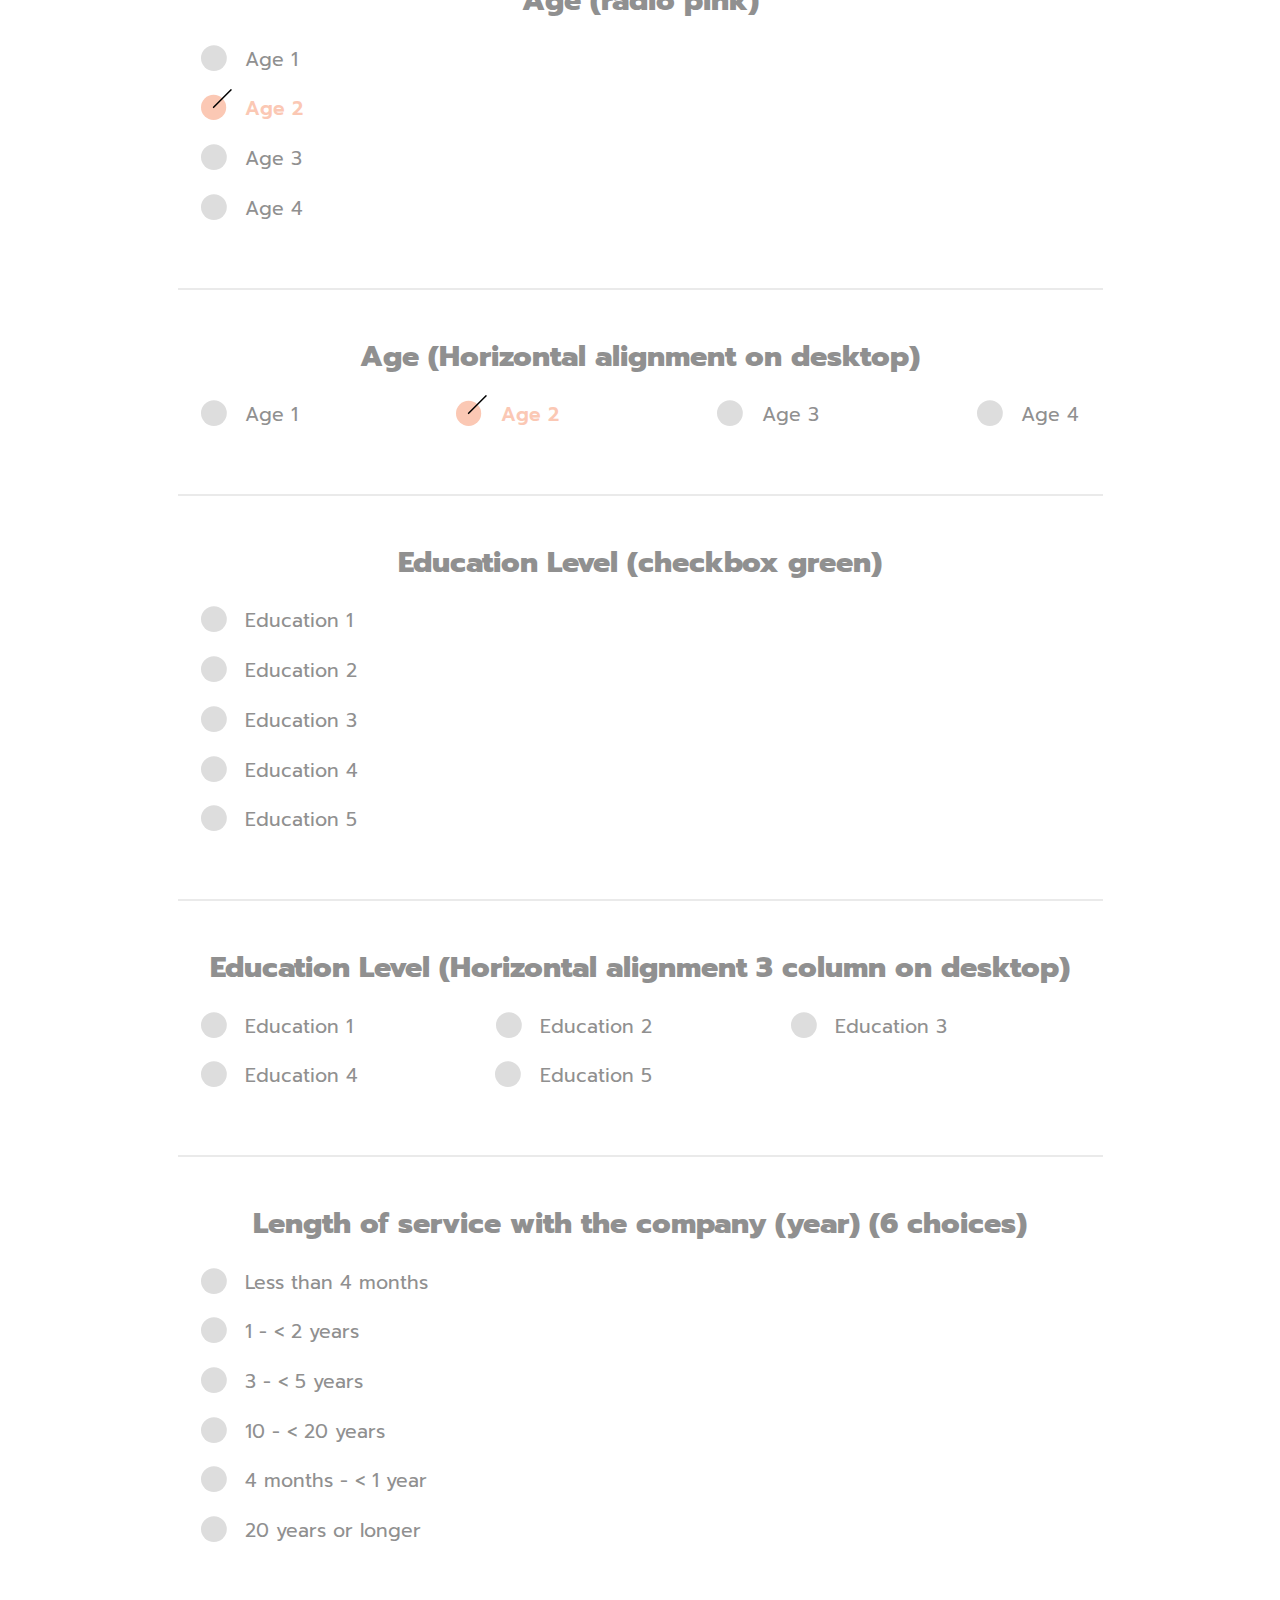
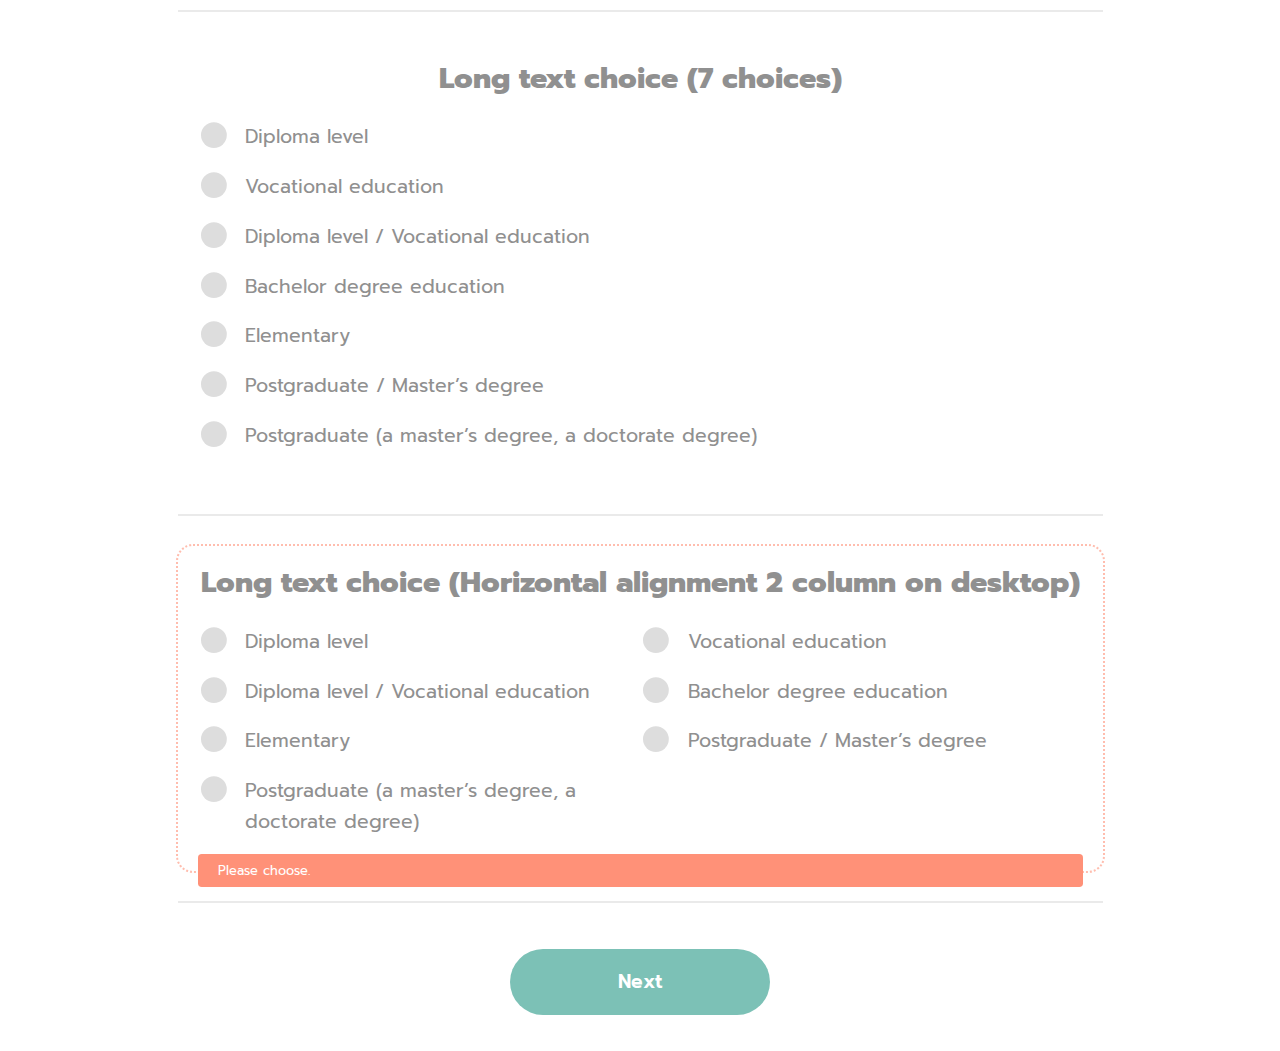
==== commit e888c9f8: "Fixed: Change CDN to local and add custom style link" ====
--- a/demographic.html
+++ b/demographic.html
@@ -9,11 +9,12 @@
     <meta name="viewport" content="width=device-width, initial-scale=1">
     <meta name="description" content="Powerful features built for business, designed for people, loved by teams.">
 
-    <link href="https://cdn.jsdelivr.net/npm/bootstrap@5.2.2/dist/css/bootstrap.min.css" rel="stylesheet" integrity="sha384-Zenh87qX5JnK2Jl0vWa8Ck2rdkQ2Bzep5IDxbcnCeuOxjzrPF/et3URy9Bv1WTRi" crossorigin="anonymous">
+    <link href="./assets/css/bootstrap.min.css" rel="stylesheet" integrity="sha384-Zenh87qX5JnK2Jl0vWa8Ck2rdkQ2Bzep5IDxbcnCeuOxjzrPF/et3URy9Bv1WTRi" crossorigin="anonymous">
     <link rel="preconnect" href="https://fonts.googleapis.com">
     <link rel="preconnect" href="https://fonts.gstatic.com" crossorigin>
     <link href="https://fonts.googleapis.com/css2?family=Prompt:wght@400;600;800&display=swap" rel="stylesheet">
     <link href="./assets/css/main.css" rel="stylesheet">
+    <link href="./assets/css/custom.css" rel="stylesheet">
     <link type="image/png" href="./assets/img/favicon.png" rel="icon">
 
     <meta property="og:title" content="3E Engagement Survey">
@@ -369,8 +370,8 @@
 
     </form>
     
-    <script src="https://cdn.jsdelivr.net/npm/@popperjs/core@2.11.6/dist/umd/popper.min.js" integrity="sha384-oBqDVmMz9ATKxIep9tiCxS/Z9fNfEXiDAYTujMAeBAsjFuCZSmKbSSUnQlmh/jp3" crossorigin="anonymous"></script>
-    <script src="https://cdn.jsdelivr.net/npm/bootstrap@5.2.2/dist/js/bootstrap.min.js" integrity="sha384-IDwe1+LCz02ROU9k972gdyvl+AESN10+x7tBKgc9I5HFtuNz0wWnPclzo6p9vxnk" crossorigin="anonymous"></script>
+    <script src="./assets/js/popper.min.js" integrity="sha384-oBqDVmMz9ATKxIep9tiCxS/Z9fNfEXiDAYTujMAeBAsjFuCZSmKbSSUnQlmh/jp3" crossorigin="anonymous"></script>
+    <script src="./assets/js/bootstrap.min.js" integrity="sha384-IDwe1+LCz02ROU9k972gdyvl+AESN10+x7tBKgc9I5HFtuNz0wWnPclzo6p9vxnk" crossorigin="anonymous"></script>
   
 </body>
 </html>--- a/assets/css/main.css
+++ b/assets/css/main.css
@@ -1,3 +1,3 @@
-﻿i.icon-post{font-size:12px;font-weight:400;padding-right:5px}label.tag{font-size:12px;font-weight:400;margin-bottom:10px}label.small{font-size:12px;font-weight:400;margin-bottom:10px}label.detail{font-size:16px;font-weight:400;margin-bottom:10px}label.detail-blog{font-size:16px;font-weight:400;margin-bottom:10px}label.icon-social,a.icon-social{font-size:18px;font-weight:400}label.icon-social i,a.icon-social i{padding-left:15px}html{box-sizing:border-box}*,*:before,*:after{box-sizing:border-box}html{line-height:1.15;-webkit-text-size-adjust:100%}body{margin:0}main{display:block}h1{font-size:2em;margin:0.67em 0}hr{box-sizing:content-box;height:0;overflow:visible}pre{font-family:monospace, monospace;font-size:1em}a{background-color:transparent}abbr[title]{border-bottom:none;text-decoration:underline;text-decoration:underline dotted}b,strong{font-weight:bolder}code,kbd,samp{font-family:monospace, monospace;font-size:1em}small{font-size:80%}sub,sup{font-size:75%;line-height:0;position:relative;vertical-align:baseline}sub{bottom:-0.25em}sup{top:-0.5em}img{border-style:none}button,input,optgroup,select,textarea{font-family:inherit;font-size:100%;line-height:1.15;margin:0}button,input{overflow:visible}button,select{text-transform:none}button,[type="button"],[type="reset"],[type="submit"]{-webkit-appearance:button}button::-moz-focus-inner,[type="button"]::-moz-focus-inner,[type="reset"]::-moz-focus-inner,[type="submit"]::-moz-focus-inner{border-style:none;padding:0}button:-moz-focusring,[type="button"]:-moz-focusring,[type="reset"]:-moz-focusring,[type="submit"]:-moz-focusring{outline:1px dotted ButtonText}fieldset{padding:0.35em 0.75em 0.625em}legend{box-sizing:border-box;color:inherit;display:table;max-width:100%;padding:0;white-space:normal}progress{vertical-align:baseline}textarea{overflow:auto}[type="checkbox"],[type="radio"]{box-sizing:border-box;padding:0}[type="number"]::-webkit-inner-spin-button,[type="number"]::-webkit-outer-spin-button{height:auto}[type="search"]{-webkit-appearance:textfield;outline-offset:-2px}[type="search"]::-webkit-search-decoration{-webkit-appearance:none}::-webkit-file-upload-button{-webkit-appearance:button;font:inherit}details{display:block}summary{display:list-item}template{display:none}[hidden]{display:none}html,body{height:100%}body,h1,h2,h3,h4,h5,h6,blockquote,p,pre,dl,dd,ol,ul,figure,hr,fieldset,legend,input,select,textarea,button{margin:0;padding:0}li>ol,li>ul{margin-bottom:0}table{border-collapse:collapse;border-spacing:0}fieldset{min-width:0;border:none}input,select,textarea{appearance:none;background-clip:border-box;border-radius:0;outline:0;text-align:left;vertical-align:top;width:100%}input:focus,select:focus,textarea:focus{outline:none}input[type='checkbox'],input[type='radio']{width:auto;height:auto}input[type='checkbox']{appearance:checkbox}input[type='radio']{appearance:radio}textarea,select[size],select[multiple]{height:auto}[type="checkbox"],[type="radio"]{display:inline-block;overflow:hidden;vertical-align:middle}select::-ms-expand{display:none}select:focus::-ms-value{background-color:transparent;color:inherit}select{-webkit-appearance:none}textarea{resize:vertical}input[type='search']::-webkit-search-decoration{display:none}button{appearance:none;background:none;border:none;border-radius:0;cursor:pointer;outline:0;overflow:visible;text-align:center;vertical-align:middle;width:auto}button:focus{outline:none}[disabled],[disabled] *{box-shadow:none;cursor:not-allowed;user-select:none}address,h1,h2,h3,h4,h5,h6,blockquote,p,pre,dl,dd,ol,ul,figure,hr,table,fieldset,legend,input,select,textarea{font-size:1em;margin-bottom:1.875rem}dl,ol,ul{margin-left:1.875rem}dt,dd,li,th,td,button{font-size:1em}[type="checkbox"],[type="radio"]{margin-bottom:0}* ::-moz-selection{background-color:#fff}* ::selection{background-color:#fff}*:focus{outline:1px dotted #fff}html{font-size:62.5%;min-height:100%;overflow-y:scroll;-moz-osx-font-smoothing:grayscale;-webkit-font-smoothing:antialiased;scroll-behavior:smooth;text-rendering:optimizeLegibility}body{font-family:"Prompt",-apple-system,BlinkMacSystemFont,"Segoe UI",Roboto,Helvetica,Arial,"Noto Sans",sans-serif;font-size:1.6em;font-weight:400;color:#909090;line-height:1.8;background-color:#daefee;letter-spacing:0;color:#909090}a{cursor:pointer}@media screen and (prefers-reduced-motion: reduce){html{scroll-behavior:auto}}b,strong{font-weight:600}small{font-size:80%}big{font-size:120%}mark{background-color:#7cc1b6;color:#fff}h1{font-size:2rem}h2{font-size:1.75rem}h3{font-size:1.625rem}h4{font-size:1.375rem}a{color:#ff9178;text-decoration:none}a:hover{color:#ff7454;text-decoration:none}ul ul,ul ol,ol ul,ol ol{margin-top:2.5rem}dt{font-weight:600}hr{margin-left:auto;margin-right:auto;background-color:#ddd;border:none;display:block;height:1px;width:100%}figure{margin-bottom:0}figure img{margin-left:auto;margin-right:auto;display:block}figcaption{margin-left:auto;margin-right:auto;font-style:italic;max-width:60%;padding:1.25rem;text-align:center}img{font-style:italic;max-width:100%;vertical-align:middle}img[width],img[height]{max-width:none}table{border:1px solid #ddd;border-collapse:collapse;border-spacing:0;font-size:1em;line-height:1.6;font-weight:400;width:100%}table caption{font-style:italic;margin-bottom:1.25rem;border:0;clip:rect(0 0 0 0);height:1px;width:1px;overflow:hidden;margin:-1px;padding:0;position:absolute;white-space:nowrap}th,td{border:1px solid #ddd;padding:1.25rem;vertical-align:top}th{font-weight:600;text-align:left}thead th{border-bottom-width:2px}tfoot td{font-weight:600}.table-striped tbody tr:nth-child(odd){background-color:#f7f7f7}.table-striped tbody tr:nth-child(even){background-color:#ffffff}blockquote{background-color:#ddd;color:#909090;quotes:'“' '”' '‘' '’';font-style:italic;padding:2.5rem}blockquote p{margin-top:2.5rem;margin-bottom:0}blockquote p:first-child{margin-top:0}blockquote p:first-child::before{content:open-quote}blockquote p:last-of-type::after{content:close-quote}blockquote cite{display:inline-block;font-weight:300;margin-top:2.5rem;margin-left:1.25rem}blockquote cite::before{content:"–";display:block;position:absolute;margin-left:-1.25rem}fieldset{margin-bottom:0;position:relative}legend{font-weight:600}label{display:block;margin-bottom:.625rem}label.label-inline{display:inline-block;margin-bottom:0}input.placeholder,textarea.placeholder{color:#7cc1b6}input:-moz-placeholder,textarea:-moz-placeholder{color:#7cc1b6}input::-moz-placeholder,textarea::-moz-placeholder{color:#7cc1b6}input:-ms-input-placeholder,textarea:-ms-input-placeholder{color:#7cc1b6}input::-webkit-input-placeholder,textarea::-webkit-input-placeholder{color:#7cc1b6}input,textarea,select{background-color:#fff;border:1px solid #ddd;border-radius:5px;color:#909090;padding:1.25rem}[type="checkbox"],[type="radio"]{display:inline-block;margin-top:0;margin-right:1.25rem}abbr[title]{text-decoration:none}.group{display:flex;align-items:flex-start;margin-bottom:1.2rem;padding:0 3px 1px}.group label{margin-top:3px;line-height:1.6}input:is([type="checkbox"], [type="radio"]){-webkit-appearance:none;background-image:url(../img/unchecked.svg);background-repeat:no-repeat;background-size:cover;width:1.6em;height:1.6em;border:none;flex-shrink:0}input:is([type="checkbox"], [type="radio"]).secondary:checked{background-image:url(../img/checked-secondary.svg)}input:is([type="checkbox"], [type="radio"]).secondary:checked~label{color:#fbc8b4;font-weight:600}input:is([type="checkbox"], [type="radio"]).primary:checked{background-image:url(../img/checked-primary.svg)}input:is([type="checkbox"], [type="radio"]).primary:checked~label{color:#7cc1b6;font-weight:600}@media only screen and (min-width: 1200px){input:is([type="checkbox"], [type="radio"]){width:2em;height:2em}input:is([type="checkbox"], [type="radio"])~label{font-size:1.2em;margin-top:6px}}button{border:1px solid #ddd;border-radius:5px;color:#909090;display:inline-block;padding:1.25rem}.btn{display:block;margin:.625rem 0;padding:1.25rem 5rem !important}@media only screen and (min-width: 1200px){.btn{padding:1.875rem 5rem !important}}.btn.btn--small{padding:.3125rem 1.25rem}.btn.btn--inline{display:inline-block;width:auto}.btn.icon-right i{padding-left:.625rem}.btn.icon-left i{padding-right:.625rem}.btn i{-webkit-transition:transform 0.3s ease-out;-moz-transition:transform 0.3s ease-out;-ms-transition:transform 0.3s ease-out;-o-transition:transform 0.3s ease-out;transition:transform 0.3s ease-out}.btn:hover i{-webkit-transform:translateX(4px);-moz-transform:translateX(4px);-ms-transform:translateX(4px);-o-transform:translateX(4px);transform:translateX(4px)}.cta>.btn{min-width:260px}.btn-check:checked+.btn,.btn.active,.btn.show,.btn:first-child:active,:not(.btn-check)+.btn:active{color:#fff;border:none;background-color:#4da396}.form-control:focus,.btn:focus-visible{box-shadow:0 0 0 0.25rem rgba(124,193,182,0.3)}.btn{border:none;border-radius:100px;font-size:1.2em;font-weight:600}.btn-primary{background-color:#7cc1b6}.btn-primary:hover,.btn-primary:focus{background-color:#4da396}.logo{background-image:url(../img/logo.png);background-position:center center;background-repeat:no-repeat;display:block;text-indent:-9999px;background-size:160px 44.4px;height:44.4px;width:160px;margin-bottom:0}@media only screen and (min-width: 1024px){.logo{background-image:url(../img/logo.png);background-position:center center;background-repeat:no-repeat;display:block;text-indent:-9999px;background-size:240px 66.6px;height:66.6px;width:240px}}.language .dropdown-toggle,.language .dropdown-item{color:#909090;font-size:1.4rem}.language .dropdown-toggle span,.language .dropdown-item span{margin-left:5px}.language .dropdown-item:focus,.language .dropdown-item:hover{background-color:#ffebe3}.language .dropdown-menu{background-color:#fff;border:none}.hero .home-img{max-width:400px;width:100%}.hero .title{color:#7cc1b6;font-weight:800;font-size:6.5rem;line-height:1.1}@media only screen and (min-width: 1024px){.hero .title{font-size:8rem}}.hero .lead{color:#7cc1b6;font-weight:400;font-size:1.2em;line-height:1.4;margin-bottom:0}.hero .lead b{font-weight:600;white-space:nowrap}@media only screen and (min-width: 1024px){.hero .lead{font-size:1.4em}}.cover{min-height:300px;background-repeat:no-repeat;background-position:center center;background-attachment:scroll;background-size:cover;position:relative}@media only screen and (min-width: 1024px){.cover{min-height:400px}}@media only screen and (min-width: 1200px){.cover{min-height:550px}}.progress{position:absolute;display:block;height:60px;width:60px;bottom:10px;right:30px;background-color:#ffebe3;border-radius:100px;text-align:center;z-index:300;overflow:inherit}.progress .progress-bar{position:absolute;left:50%;bottom:50%;background-color:#7cc1b6;display:block;width:2px;height:40px;z-index:350;transform-origin:bottom}.progress .text{color:#f8a484;font-size:1.3rem;font-weight:600;line-height:90px;padding-left:5px;position:relative;z-index:400}@media only screen and (min-width: 768px){.progress{height:80px;width:80px;bottom:-10px;right:10vw}.progress .progress-bar{height:60px}.progress .text{font-size:1.4rem;line-height:115px}}.question .topic{font-size:1.2em;font-weight:800;text-align:center;white-space:nowrap}@media only screen and (min-width: 768px){.question .topic{font-size:1.4em}}@media only screen and (min-width: 1200px){.question .topic{font-size:1.8em}}.login{margin:0 auto;width:100%;max-width:520px}.login .form-control{border:none;border-radius:5px 0 0 5px;font-size:1em;color:#7cc1b6;padding:15px 25px;margin-bottom:0}.login .form-control.placeholder{color:#7cc1b6}.login .form-control:-moz-placeholder{color:#7cc1b6}.login .form-control::-moz-placeholder{color:#7cc1b6}.login .form-control:-ms-input-placeholder{color:#7cc1b6}.login .form-control::-webkit-input-placeholder{color:#7cc1b6}.login .btn{border:none;border-radius:0 5px 5px 0;font-size:1em;background-color:#7cc1b6;color:#fff;padding:15px 25px !important;font-weight:600;margin:0}.login .invalid-tooltip{font-size:.8em;background-color:rgba(255,145,120,0.8);padding:5px 20px;width:100%;margin-top:3px}.login .form-control.is-invalid,.login .was-validated .form-control:invalid,.login .form-control.is-valid,.login .was-validated .form-control:valid{background-image:none}.site-content p{color:#909090;font-weight:400;font-size:1.2em;line-height:1.4}.site-content p b{font-weight:600;white-space:nowrap}.site-content .highlight{color:#ff9178;font-weight:800}@media only screen and (min-width: 1024px){.site-content .article{grid-template-columns:repeat(4, 1fr)}}.instructions-page .language{display:none}.instructions-page .hero .instructions-img{max-width:800px;width:100%}.instructions-page .hero .lead{color:#909090;font-weight:400;font-size:1.2em;line-height:1.4}.instructions-page .hero .highlight{color:#ff9178;font-weight:800}.instructions-page .site-content p{border-left:3px solid #ff9178;padding-left:1em}.instructions-page .article{max-width:800px;width:100%}@media only screen and (min-width: 1024px){.instructions-page .article{grid-template-columns:repeat(2, 1fr);justify-content:center}}.demographic-page{background-color:#fff}.demographic-page .language{display:none}.demographic-page .site-header{position:absolute;top:0;width:100%;z-index:100}.demographic-page .topic{white-space:inherit}@media only screen and (min-width: 1200px){.demographic-page .topic{margin-bottom:2rem !important}}.demographic-page .question{padding:1rem}@media only screen and (min-width: 1200px){.demographic-page .question{padding:2rem}}.demographic-page .question:has(input:is([type="checkbox"], [type="radio"])):hover,.demographic-page .question:has(input:is([type="checkbox"], [type="radio"])):focus,.demographic-page .question:has(input:is([type="checkbox"], [type="radio"])):focus-visible{outline:2px dotted rgba(0,0,0,0.1);border-radius:15px}@media only screen and (min-width: 1200px){.demographic-page .question .d-horizontal{display:flex;justify-content:space-between}.demographic-page .question .d-horizontal.h-2-col{flex-wrap:wrap}.demographic-page .question .d-horizontal.h-2-col .group{flex-basis:calc(100% / 2)}.demographic-page .question .d-horizontal.h-2-col:after{content:"";flex:auto}.demographic-page .question .d-horizontal.h-3-col{flex-wrap:wrap}.demographic-page .question .d-horizontal.h-3-col .group{flex-basis:calc(100% / 3)}.demographic-page .question .d-horizontal.h-3-col:after{content:"";flex:auto}}.demographic-page .site-content{max-width:600px;width:100%}@media only screen and (min-width: 1200px){.demographic-page .site-content{max-width:1000px}}.demographic-page .site-content .hr{height:2px;background-color:#aaa;margin-block:3rem}.demographic-page .cta{text-transform:uppercase}.demographic-page .has-validation .invalid-tooltip{display:block;font-size:.8em;background-color:rgba(255,145,120,0.8);padding:5px 20px;width:100%;margin-top:3px}.feedback-page{background-color:#fff}.feedback-page .language{display:none}.feedback-page .site-header{position:absolute;top:0;width:100%;z-index:100}.feedback-page .topic{font-size:1.2em;font-weight:800;text-align:center;white-space:nowrap}@media only screen and (min-width: 768px){.feedback-page .topic{font-size:1.4em}}@media only screen and (min-width: 1200px){.feedback-page .topic{font-size:1.8em}}.feedback-page .best .topic{color:#7cc1b6}.feedback-page .best .form-control{border-color:#7cc1b6}.feedback-page .best .form-control.placeholder{color:#7cc1b6}.feedback-page .best .form-control:-moz-placeholder{color:#7cc1b6}.feedback-page .best .form-control::-moz-placeholder{color:#7cc1b6}.feedback-page .best .form-control:-ms-input-placeholder{color:#7cc1b6}.feedback-page .best .form-control::-webkit-input-placeholder{color:#7cc1b6}.feedback-page .worst .topic{color:#fbc8b4}.feedback-page .worst .form-control{border-color:#fbc8b4}.feedback-page .worst .form-control.placeholder{color:#fbc8b4}.feedback-page .worst .form-control:-moz-placeholder{color:#fbc8b4}.feedback-page .worst .form-control::-moz-placeholder{color:#fbc8b4}.feedback-page .worst .form-control:-ms-input-placeholder{color:#fbc8b4}.feedback-page .worst .form-control::-webkit-input-placeholder{color:#fbc8b4}.feedback-page .worst .form-control:focus{box-shadow:0 0 0 0.25rem rgba(251,200,180,0.3)}.feedback-page .site-content{max-width:600px;width:100%}@media only screen and (min-width: 1200px){.feedback-page .site-content{max-width:1000px}}.feedback-page .site-content .hr{height:2px;background-color:#aaa;margin-block:5rem}.feedback-page .site-content .form-control{border-radius:15px;height:150px;padding:15px 20px;font-size:1em}.feedback-page .cta{text-transform:uppercase}.thanks-page{background-color:#fbc8b4}.thanks-page .language{display:none}.thanks-page .site-header{position:absolute;top:0;width:100%;z-index:100}.thanks-page .thanks-img{display:flex;height:100vh;width:100vw;object-fit:cover;object-position:center}
+﻿i.icon-post{font-size:12px;font-weight:400;padding-right:5px}label.tag{font-size:12px;font-weight:400;margin-bottom:10px}label.small{font-size:12px;font-weight:400;margin-bottom:10px}label.detail{font-size:16px;font-weight:400;margin-bottom:10px}label.detail-blog{font-size:16px;font-weight:400;margin-bottom:10px}label.icon-social,a.icon-social{font-size:18px;font-weight:400}label.icon-social i,a.icon-social i{padding-left:15px}html{box-sizing:border-box}*,*:before,*:after{box-sizing:border-box}html{line-height:1.15;-webkit-text-size-adjust:100%}body{margin:0}main{display:block}h1{font-size:2em;margin:0.67em 0}hr{box-sizing:content-box;height:0;overflow:visible}pre{font-family:monospace, monospace;font-size:1em}a{background-color:transparent}abbr[title]{border-bottom:none;text-decoration:underline;text-decoration:underline dotted}b,strong{font-weight:bolder}code,kbd,samp{font-family:monospace, monospace;font-size:1em}small{font-size:80%}sub,sup{font-size:75%;line-height:0;position:relative;vertical-align:baseline}sub{bottom:-0.25em}sup{top:-0.5em}img{border-style:none}button,input,optgroup,select,textarea{font-family:inherit;font-size:100%;line-height:1.15;margin:0}button,input{overflow:visible}button,select{text-transform:none}button,[type="button"],[type="reset"],[type="submit"]{-webkit-appearance:button}button::-moz-focus-inner,[type="button"]::-moz-focus-inner,[type="reset"]::-moz-focus-inner,[type="submit"]::-moz-focus-inner{border-style:none;padding:0}button:-moz-focusring,[type="button"]:-moz-focusring,[type="reset"]:-moz-focusring,[type="submit"]:-moz-focusring{outline:1px dotted ButtonText}fieldset{padding:0.35em 0.75em 0.625em}legend{box-sizing:border-box;color:inherit;display:table;max-width:100%;padding:0;white-space:normal}progress{vertical-align:baseline}textarea{overflow:auto}[type="checkbox"],[type="radio"]{box-sizing:border-box;padding:0}[type="number"]::-webkit-inner-spin-button,[type="number"]::-webkit-outer-spin-button{height:auto}[type="search"]{-webkit-appearance:textfield;outline-offset:-2px}[type="search"]::-webkit-search-decoration{-webkit-appearance:none}::-webkit-file-upload-button{-webkit-appearance:button;font:inherit}details{display:block}summary{display:list-item}template{display:none}[hidden]{display:none}html,body{height:100%}body,h1,h2,h3,h4,h5,h6,blockquote,p,pre,dl,dd,ol,ul,figure,hr,fieldset,legend,input,select,textarea,button{margin:0;padding:0}li>ol,li>ul{margin-bottom:0}table{border-collapse:collapse;border-spacing:0}fieldset{min-width:0;border:none}input,select,textarea{appearance:none;background-clip:border-box;border-radius:0;outline:0;text-align:left;vertical-align:top;width:100%}input:focus,select:focus,textarea:focus{outline:none}input[type='checkbox'],input[type='radio']{width:auto;height:auto}input[type='checkbox']{appearance:checkbox}input[type='radio']{appearance:radio}textarea,select[size],select[multiple]{height:auto}[type="checkbox"],[type="radio"]{display:inline-block;overflow:hidden;vertical-align:middle}select::-ms-expand{display:none}select:focus::-ms-value{background-color:transparent;color:inherit}select{-webkit-appearance:none}textarea{resize:vertical}input[type='search']::-webkit-search-decoration{display:none}button{appearance:none;background:none;border:none;border-radius:0;cursor:pointer;outline:0;overflow:visible;text-align:center;vertical-align:middle;width:auto}button:focus{outline:none}[disabled],[disabled] *{box-shadow:none;cursor:not-allowed;user-select:none}address,h1,h2,h3,h4,h5,h6,blockquote,p,pre,dl,dd,ol,ul,figure,hr,table,fieldset,legend,input,select,textarea{font-size:1em;margin-bottom:1.875rem}dl,ol,ul{margin-left:1.875rem}dt,dd,li,th,td,button{font-size:1em}[type="checkbox"],[type="radio"]{margin-bottom:0}* ::-moz-selection{background-color:#fff}* ::selection{background-color:#fff}*:focus{outline:1px dotted #fff}html{font-size:62.5%;min-height:100%;overflow-y:scroll;-moz-osx-font-smoothing:grayscale;-webkit-font-smoothing:antialiased;scroll-behavior:smooth;text-rendering:optimizeLegibility}body{font-family:"Prompt",-apple-system,BlinkMacSystemFont,"Segoe UI",Roboto,Helvetica,Arial,"Noto Sans",sans-serif;font-size:1.6em;font-weight:400;color:#909090;line-height:1.8;background-color:#daefee;letter-spacing:0;color:#909090}a{cursor:pointer}@media screen and (prefers-reduced-motion: reduce){html{scroll-behavior:auto}}b,strong{font-weight:600}small{font-size:80%}big{font-size:120%}mark{background-color:#7cc1b6;color:#fff}h1{font-size:2rem}h2{font-size:1.75rem}h3{font-size:1.625rem}h4{font-size:1.375rem}a{color:#ff9178;text-decoration:none}a:hover{color:#ff7454;text-decoration:none}ul ul,ul ol,ol ul,ol ol{margin-top:2.5rem}dt{font-weight:600}hr{margin-left:auto;margin-right:auto;background-color:#ddd;border:none;display:block;height:1px;width:100%}figure{margin-bottom:0}figure img{margin-left:auto;margin-right:auto;display:block}figcaption{margin-left:auto;margin-right:auto;font-style:italic;max-width:60%;padding:1.25rem;text-align:center}img{font-style:italic;max-width:100%;vertical-align:middle}img[width],img[height]{max-width:none}table{border:1px solid #ddd;border-collapse:collapse;border-spacing:0;font-size:1em;line-height:1.6;font-weight:400;width:100%}table caption{font-style:italic;margin-bottom:1.25rem;border:0;clip:rect(0 0 0 0);height:1px;width:1px;overflow:hidden;margin:-1px;padding:0;position:absolute;white-space:nowrap}th,td{border:1px solid #ddd;padding:1.25rem;vertical-align:top}th{font-weight:600;text-align:left}thead th{border-bottom-width:2px}tfoot td{font-weight:600}.table-striped tbody tr:nth-child(odd){background-color:#f7f7f7}.table-striped tbody tr:nth-child(even){background-color:#ffffff}blockquote{background-color:#ddd;color:#909090;quotes:'“' '”' '‘' '’';font-style:italic;padding:2.5rem}blockquote p{margin-top:2.5rem;margin-bottom:0}blockquote p:first-child{margin-top:0}blockquote p:first-child::before{content:open-quote}blockquote p:last-of-type::after{content:close-quote}blockquote cite{display:inline-block;font-weight:300;margin-top:2.5rem;margin-left:1.25rem}blockquote cite::before{content:"–";display:block;position:absolute;margin-left:-1.25rem}fieldset{margin-bottom:0;position:relative}legend{font-weight:600}label{display:block;margin-bottom:.625rem}label.label-inline{display:inline-block;margin-bottom:0}input.placeholder,textarea.placeholder{color:#7cc1b6}input:-moz-placeholder,textarea:-moz-placeholder{color:#7cc1b6}input::-moz-placeholder,textarea::-moz-placeholder{color:#7cc1b6}input:-ms-input-placeholder,textarea:-ms-input-placeholder{color:#7cc1b6}input::-webkit-input-placeholder,textarea::-webkit-input-placeholder{color:#7cc1b6}input,textarea,select{background-color:#fff;border:1px solid #ddd;border-radius:5px;color:#909090;padding:1.25rem}[type="checkbox"],[type="radio"]{display:inline-block;margin-top:0;margin-right:1.25rem}abbr[title]{text-decoration:none}.group{display:flex;align-items:flex-start;margin-bottom:1.2rem;padding:0 3px 1px}.group label{margin-top:3px;line-height:1.6}input:is([type="checkbox"], [type="radio"]){-webkit-appearance:none;background-image:url(../img/unchecked.svg);background-repeat:no-repeat;background-size:cover;width:1.6em;height:1.6em;border:none;flex-shrink:0}input:is([type="checkbox"], [type="radio"]).tertiary:checked{background-image:url(../img/checked-tertiary.svg)}input:is([type="checkbox"], [type="radio"]).tertiary:checked~label{color:#cbc5f1;font-weight:600}input:is([type="checkbox"], [type="radio"]).secondary:checked{background-image:url(../img/checked-secondary.svg)}input:is([type="checkbox"], [type="radio"]).secondary:checked~label{color:#fbc8b4;font-weight:600}input:is([type="checkbox"], [type="radio"]).primary:checked{background-image:url(../img/checked-primary.svg)}input:is([type="checkbox"], [type="radio"]).primary:checked~label{color:#7cc1b6;font-weight:600}@media only screen and (min-width: 1200px){input:is([type="checkbox"], [type="radio"]){width:2em;height:2em}input:is([type="checkbox"], [type="radio"])~label{font-size:1.2em;margin-top:6px}}button{border:1px solid #ddd;border-radius:5px;color:#909090;display:inline-block;padding:1.25rem}.btn{display:block;margin:.625rem 0;padding:1.25rem 5rem !important}@media only screen and (min-width: 1200px){.btn{padding:1.875rem 5rem !important}}.btn.btn--small{padding:.3125rem 1.25rem}.btn.btn--inline{display:inline-block;width:auto}.btn.icon-right i{padding-left:.625rem}.btn.icon-left i{padding-right:.625rem}.btn i{-webkit-transition:transform 0.3s ease-out;-moz-transition:transform 0.3s ease-out;-ms-transition:transform 0.3s ease-out;-o-transition:transform 0.3s ease-out;transition:transform 0.3s ease-out}.btn:hover i{-webkit-transform:translateX(4px);-moz-transform:translateX(4px);-ms-transform:translateX(4px);-o-transform:translateX(4px);transform:translateX(4px)}.cta>.btn{min-width:260px}.btn-check:checked+.btn,.btn.active,.btn.show,.btn:first-child:active,:not(.btn-check)+.btn:active{color:#fff;border:none;background-color:#4da396}.form-control:focus,.btn:focus-visible{box-shadow:0 0 0 0.25rem rgba(124,193,182,0.3)}.btn{border:none;border-radius:100px;font-size:1.2em;font-weight:600}.btn-primary{background-color:#7cc1b6}.btn-primary:hover,.btn-primary:focus{background-color:#4da396}.logo{background-image:url(../img/logo.png);background-position:center center;background-repeat:no-repeat;display:block;text-indent:-9999px;background-size:160px 44.4px;height:44.4px;width:160px;margin-bottom:0}@media only screen and (min-width: 1024px){.logo{background-image:url(../img/logo.png);background-position:center center;background-repeat:no-repeat;display:block;text-indent:-9999px;background-size:240px 66.6px;height:66.6px;width:240px}}.language .dropdown-toggle,.language .dropdown-item{color:#909090;font-size:1.4rem}.language .dropdown-toggle span,.language .dropdown-item span{margin-left:5px}.language .dropdown-item:focus,.language .dropdown-item:hover{background-color:#ffebe3}.language .dropdown-menu{background-color:#fff;border:none}.hero .home-img{max-width:400px;width:100%}.hero .title{color:#7cc1b6;font-weight:800;font-size:6.5rem;line-height:1.1}@media only screen and (min-width: 1024px){.hero .title{font-size:8rem}}.hero .lead{color:#7cc1b6;font-weight:400;font-size:1.2em;line-height:1.4;margin-bottom:0}.hero .lead b{font-weight:600;white-space:nowrap}@media only screen and (min-width: 1024px){.hero .lead{font-size:1.4em}}.cover{min-height:300px;background-repeat:no-repeat;background-position:center center;background-attachment:scroll;background-size:cover;position:relative}@media only screen and (min-width: 1024px){.cover{min-height:400px}}@media only screen and (min-width: 1200px){.cover{min-height:550px}}.progress{position:absolute;display:block;height:60px;width:60px;bottom:10px;right:30px;background-color:#ffebe3;border-radius:100px;text-align:center;z-index:300;overflow:inherit}.progress .progress-bar{position:absolute;left:50%;bottom:50%;background-color:#7cc1b6;display:block;width:2px;height:40px;z-index:350;transform-origin:bottom}.progress .text{color:#f8a484;font-size:1.3rem;font-weight:600;line-height:90px;padding-left:5px;position:relative;z-index:400}@media only screen and (min-width: 768px){.progress{height:80px;width:80px;bottom:-10px;right:10vw}.progress .progress-bar{height:60px}.progress .text{font-size:1.4rem;line-height:115px}}.question .topic{font-size:1.2em;font-weight:800;text-align:center;white-space:nowrap}@media only screen and (min-width: 768px){.question .topic{font-size:1.4em}}@media only screen and (min-width: 1200px){.question .topic{font-size:1.8em}}.question:has(.has-validation){outline:2px dotted rgba(255,145,120,0.6) !important;border-radius:15px}.login{margin:0 auto;width:100%;max-width:520px}.login .form-control{border:none;border-radius:5px 0 0 5px;font-size:1em;color:#7cc1b6;padding:15px 25px;margin-bottom:0}.login .form-control.placeholder{color:#7cc1b6}.login .form-control:-moz-placeholder{color:#7cc1b6}.login .form-control::-moz-placeholder{color:#7cc1b6}.login .form-control:-ms-input-placeholder{color:#7cc1b6}.login .form-control::-webkit-input-placeholder{color:#7cc1b6}.login .btn{border:none;border-radius:0 5px 5px 0;font-size:1em;background-color:#7cc1b6;color:#fff;padding:15px 25px !important;font-weight:600;margin:0}.login .invalid-tooltip{font-size:.8em;background-color:rgba(255,145,120,0.8);padding:5px 20px;width:100%;margin-top:3px}.login .form-control.is-invalid,.login .was-validated .form-control:invalid,.login .form-control.is-valid,.login .was-validated .form-control:valid{background-image:none}.site-content p{color:#909090;font-weight:400;font-size:1.2em;line-height:1.4}.site-content p b{font-weight:600;white-space:nowrap}.site-content .highlight{color:#ff9178;font-weight:800}@media only screen and (min-width: 1024px){.site-content .article{grid-template-columns:repeat(4, 1fr)}}.instructions-page .language{display:none}.instructions-page .hero .instructions-img{max-width:800px;width:100%}.instructions-page .hero .lead{color:#909090;font-weight:400;font-size:1.2em;line-height:1.4}.instructions-page .hero .highlight{color:#ff9178;font-weight:800}.instructions-page .site-content p{border-left:3px solid #ff9178;padding-left:1em}.instructions-page .article{max-width:800px;width:100%}@media only screen and (min-width: 1024px){.instructions-page .article{grid-template-columns:repeat(2, 1fr);justify-content:center}}.demographic-page{background-color:#fff}.demographic-page .language{display:none}.demographic-page .site-header{position:absolute;top:0;width:100%;z-index:100}.demographic-page .topic{white-space:inherit}@media only screen and (min-width: 1200px){.demographic-page .topic{margin-bottom:2rem !important}}.demographic-page .question{padding:1rem}@media only screen and (min-width: 1200px){.demographic-page .question{padding:2rem}}.demographic-page .question:has(input:is([type="checkbox"], [type="radio"])):hover,.demographic-page .question:has(input:is([type="checkbox"], [type="radio"])):focus,.demographic-page .question:has(input:is([type="checkbox"], [type="radio"])):focus-visible{outline:2px dotted rgba(0,0,0,0.1);border-radius:15px}@media only screen and (min-width: 1200px){.demographic-page .question .d-horizontal{display:flex;justify-content:space-between}.demographic-page .question .d-horizontal.h-2-col{flex-wrap:wrap}.demographic-page .question .d-horizontal.h-2-col .group{flex-basis:calc(100% / 2)}.demographic-page .question .d-horizontal.h-2-col:after{content:"";flex:auto}.demographic-page .question .d-horizontal.h-3-col{flex-wrap:wrap}.demographic-page .question .d-horizontal.h-3-col .group{flex-basis:calc(100% / 3)}.demographic-page .question .d-horizontal.h-3-col:after{content:"";flex:auto}}.demographic-page .site-content{max-width:600px;width:100%}@media only screen and (min-width: 1200px){.demographic-page .site-content{max-width:1000px}}.demographic-page .site-content .hr{height:2px;background-color:#aaa;margin-block:3rem}.demographic-page .cta{text-transform:uppercase}.demographic-page .has-validation .invalid-tooltip{display:block;font-size:.8em;background-color:#ff9178;padding:5px 20px;width:100%;margin-top:3px}.likert-page{background-color:#fff}.likert-page .language{display:none}.likert-page .site-header{position:absolute;top:0;width:100%;z-index:100}.likert-page .topic{white-space:inherit}@media only screen and (min-width: 1200px){.likert-page .topic{margin-bottom:3rem !important}}.likert-page .group{justify-content:center;margin-bottom:0}.likert-page .question{padding:1rem 0 0}.likert-page .question:has(.has-validation){padding-bottom:2.5rem}@media only screen and (min-width: 1200px){.likert-page .question{padding:2rem}}.likert-page .question fieldset{display:flex;justify-content:space-between}@media only screen and (min-width: 1200px){.likert-page .question fieldset{padding:2rem 0}}.likert-page .question fieldset .group{flex-direction:column;align-items:center;text-align:center;justify-content:center;min-width:60px;flex:0 1 calc(100% / 6)}.likert-page .question fieldset .group input:is([type="checkbox"], [type="radio"]){margin-right:0}.likert-page .question fieldset .group input:is([type="checkbox"], [type="radio"])~.label-inline{opacity:0}.likert-page .question fieldset .group input:is([type="checkbox"], [type="radio"])~.label-inline.active{opacity:1}.likert-page .question fieldset .group:nth-child(1) input:is([type="checkbox"], [type="radio"]),.likert-page .question fieldset .group:nth-child(6) input:is([type="checkbox"], [type="radio"]){width:3.5em;height:3.5em}.likert-page .question fieldset .group:nth-child(2) input:is([type="checkbox"], [type="radio"]),.likert-page .question fieldset .group:nth-child(5) input:is([type="checkbox"], [type="radio"]){width:2.8em;height:2.8em}.likert-page .question:has(input:is([type="checkbox"], [type="radio"])):hover,.likert-page .question:has(input:is([type="checkbox"], [type="radio"])):focus,.likert-page .question:has(input:is([type="checkbox"], [type="radio"])):focus-visible{outline:2px dotted rgba(0,0,0,0.1);border-radius:15px}.likert-page .question input:is([type="checkbox"], [type="radio"]):checked{background-image:url(../img/checked.svg)}.likert-page .question input:is([type="checkbox"], [type="radio"])~.label-inline{color:#909090;font-weight:600;font-size:.8em;line-height:1.2;min-width:40px;min-height:36px;padding-top:5px}@media only screen and (min-width: 1200px){.likert-page .question input:is([type="checkbox"], [type="radio"])~.label-inline{font-size:1em}}.likert-page .question input:is([type="checkbox"], [type="radio"]).tertiary{background-image:url(../img/unchecked-tertiary.svg)}.likert-page .question input:is([type="checkbox"], [type="radio"]).tertiary:checked{background-image:url(../img/checked-tertiary.svg)}.likert-page .question input:is([type="checkbox"], [type="radio"]).tertiary~.label-inline{color:#cbc5f1;font-weight:600}.likert-page .question input:is([type="checkbox"], [type="radio"]).secondary{background-image:url(../img/unchecked-secondary.svg)}.likert-page .question input:is([type="checkbox"], [type="radio"]).secondary:checked{background-image:url(../img/checked-secondary.svg)}.likert-page .question input:is([type="checkbox"], [type="radio"]).secondary~.label-inline{color:#fbc8b4;font-weight:600}.likert-page .question input:is([type="checkbox"], [type="radio"]).primary{background-image:url(../img/unchecked-primary.svg)}.likert-page .question input:is([type="checkbox"], [type="radio"]).primary:checked{background-image:url(../img/checked-primary.svg)}.likert-page .question input:is([type="checkbox"], [type="radio"]).primary~.label-inline{color:#7cc1b6;font-weight:600}.likert-page .site-content{max-width:600px;width:100%}@media only screen and (min-width: 1200px){.likert-page .site-content{max-width:1000px}}.likert-page .site-content .hr{height:2px;background-color:#aaa;margin-block:3rem}.likert-page .cta{text-transform:uppercase}.likert-page .has-validation .invalid-tooltip{display:block;font-size:.8em;background-color:#ff9178;padding:5px 20px;width:100%;margin-top:53px}.likert-page .has-validation.no-opinion .invalid-tooltip{margin-top:10px}.feedback-page{background-color:#fff}.feedback-page .language{display:none}.feedback-page .site-header{position:absolute;top:0;width:100%;z-index:100}.feedback-page .topic{font-size:1.2em;font-weight:800;text-align:center;white-space:nowrap}@media only screen and (min-width: 768px){.feedback-page .topic{font-size:1.4em}}@media only screen and (min-width: 1200px){.feedback-page .topic{font-size:1.8em}}.feedback-page .best .topic{color:#7cc1b6}.feedback-page .best .form-control{border-color:#7cc1b6}.feedback-page .best .form-control.placeholder{color:#7cc1b6}.feedback-page .best .form-control:-moz-placeholder{color:#7cc1b6}.feedback-page .best .form-control::-moz-placeholder{color:#7cc1b6}.feedback-page .best .form-control:-ms-input-placeholder{color:#7cc1b6}.feedback-page .best .form-control::-webkit-input-placeholder{color:#7cc1b6}.feedback-page .worst .topic{color:#fbc8b4}.feedback-page .worst .form-control{border-color:#fbc8b4}.feedback-page .worst .form-control.placeholder{color:#fbc8b4}.feedback-page .worst .form-control:-moz-placeholder{color:#fbc8b4}.feedback-page .worst .form-control::-moz-placeholder{color:#fbc8b4}.feedback-page .worst .form-control:-ms-input-placeholder{color:#fbc8b4}.feedback-page .worst .form-control::-webkit-input-placeholder{color:#fbc8b4}.feedback-page .worst .form-control:focus{box-shadow:0 0 0 0.25rem rgba(251,200,180,0.3)}.feedback-page .site-content{max-width:600px;width:100%}@media only screen and (min-width: 1200px){.feedback-page .site-content{max-width:1000px}}.feedback-page .site-content .hr{height:2px;background-color:#aaa;margin-block:5rem}.feedback-page .site-content .form-control{border-radius:15px;height:150px;padding:15px 20px;font-size:1em}.feedback-page .cta{text-transform:uppercase}.thanks-page{background-color:#fbc8b4}.thanks-page .language{display:none}.thanks-page .site-header{position:absolute;top:0;width:100%;z-index:100}.thanks-page .thanks-img{display:flex;height:100vh;width:100vw;object-fit:cover;object-position:center}
 
 /*# sourceMappingURL=main.css.map */--- a/assets/css/custom.css
+++ b/assets/css/custom.css
@@ -0,0 +1 @@
+﻿@charset "UTF-8";
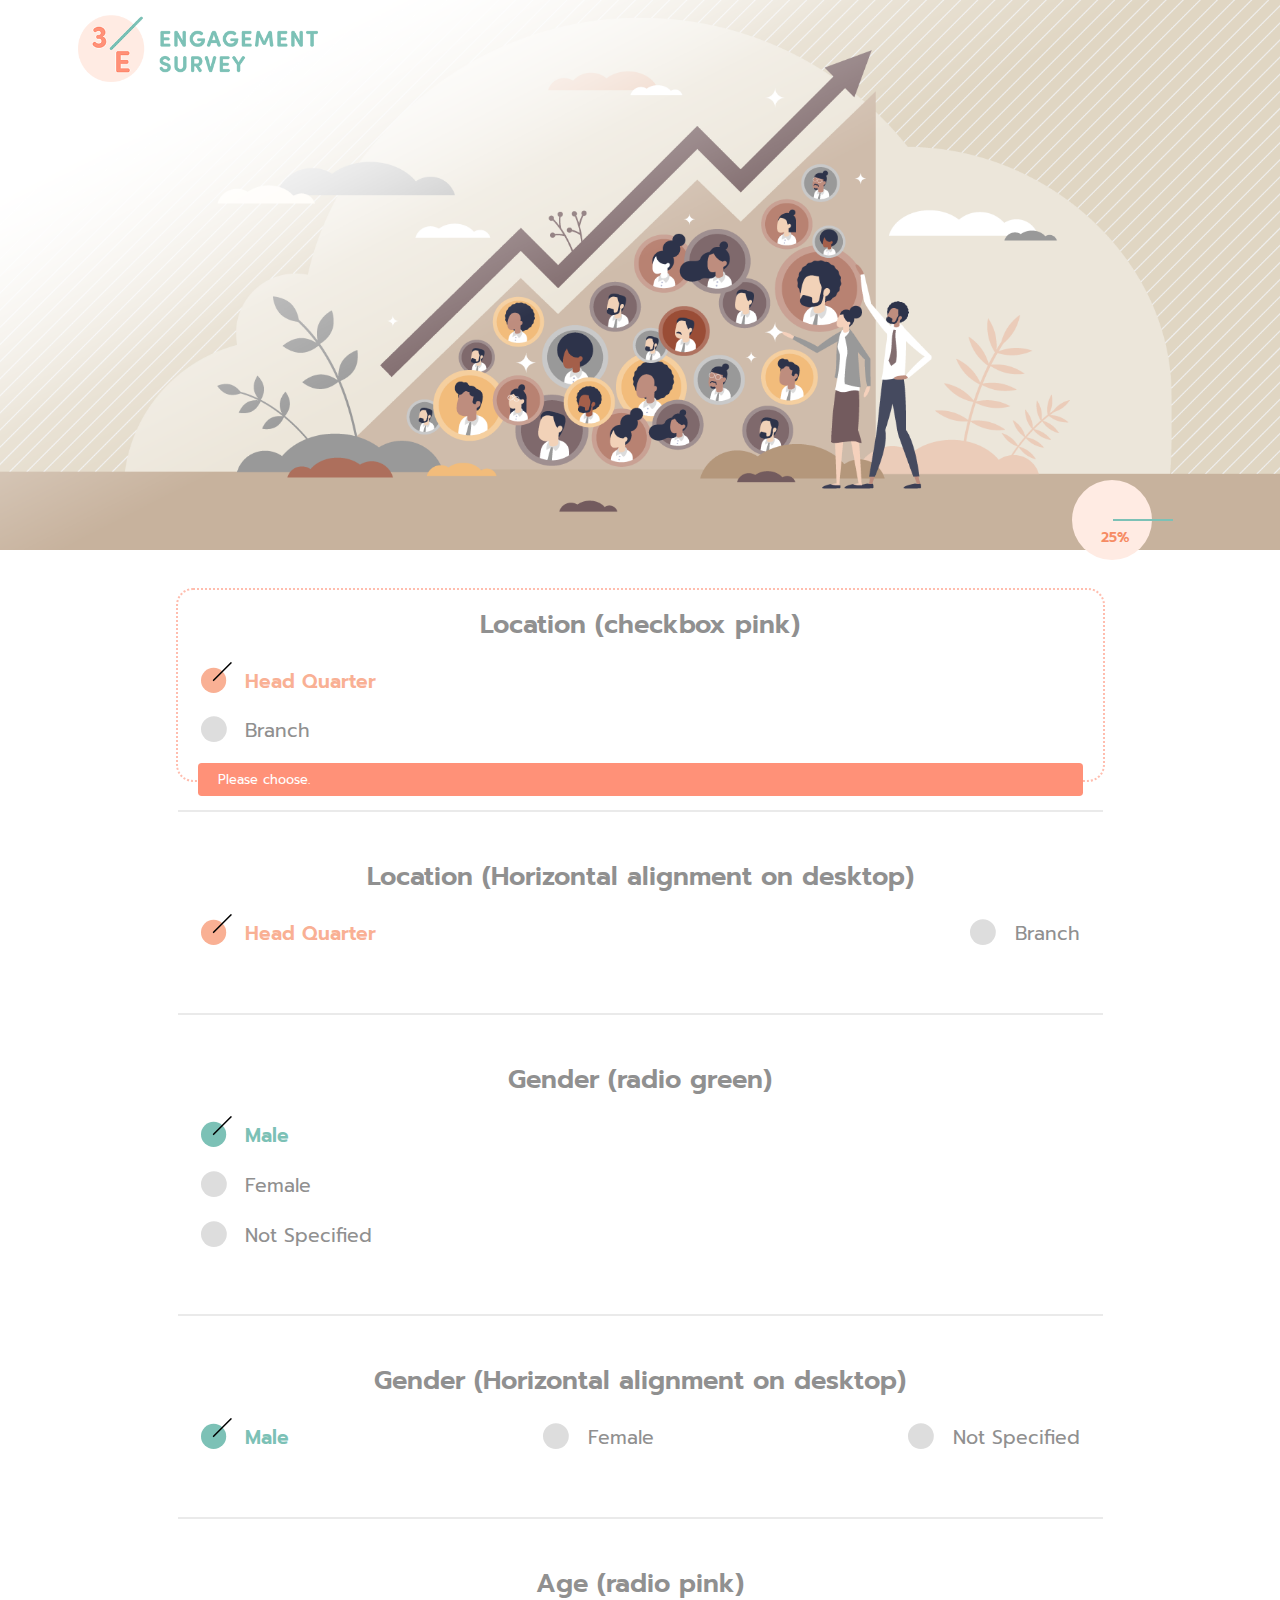
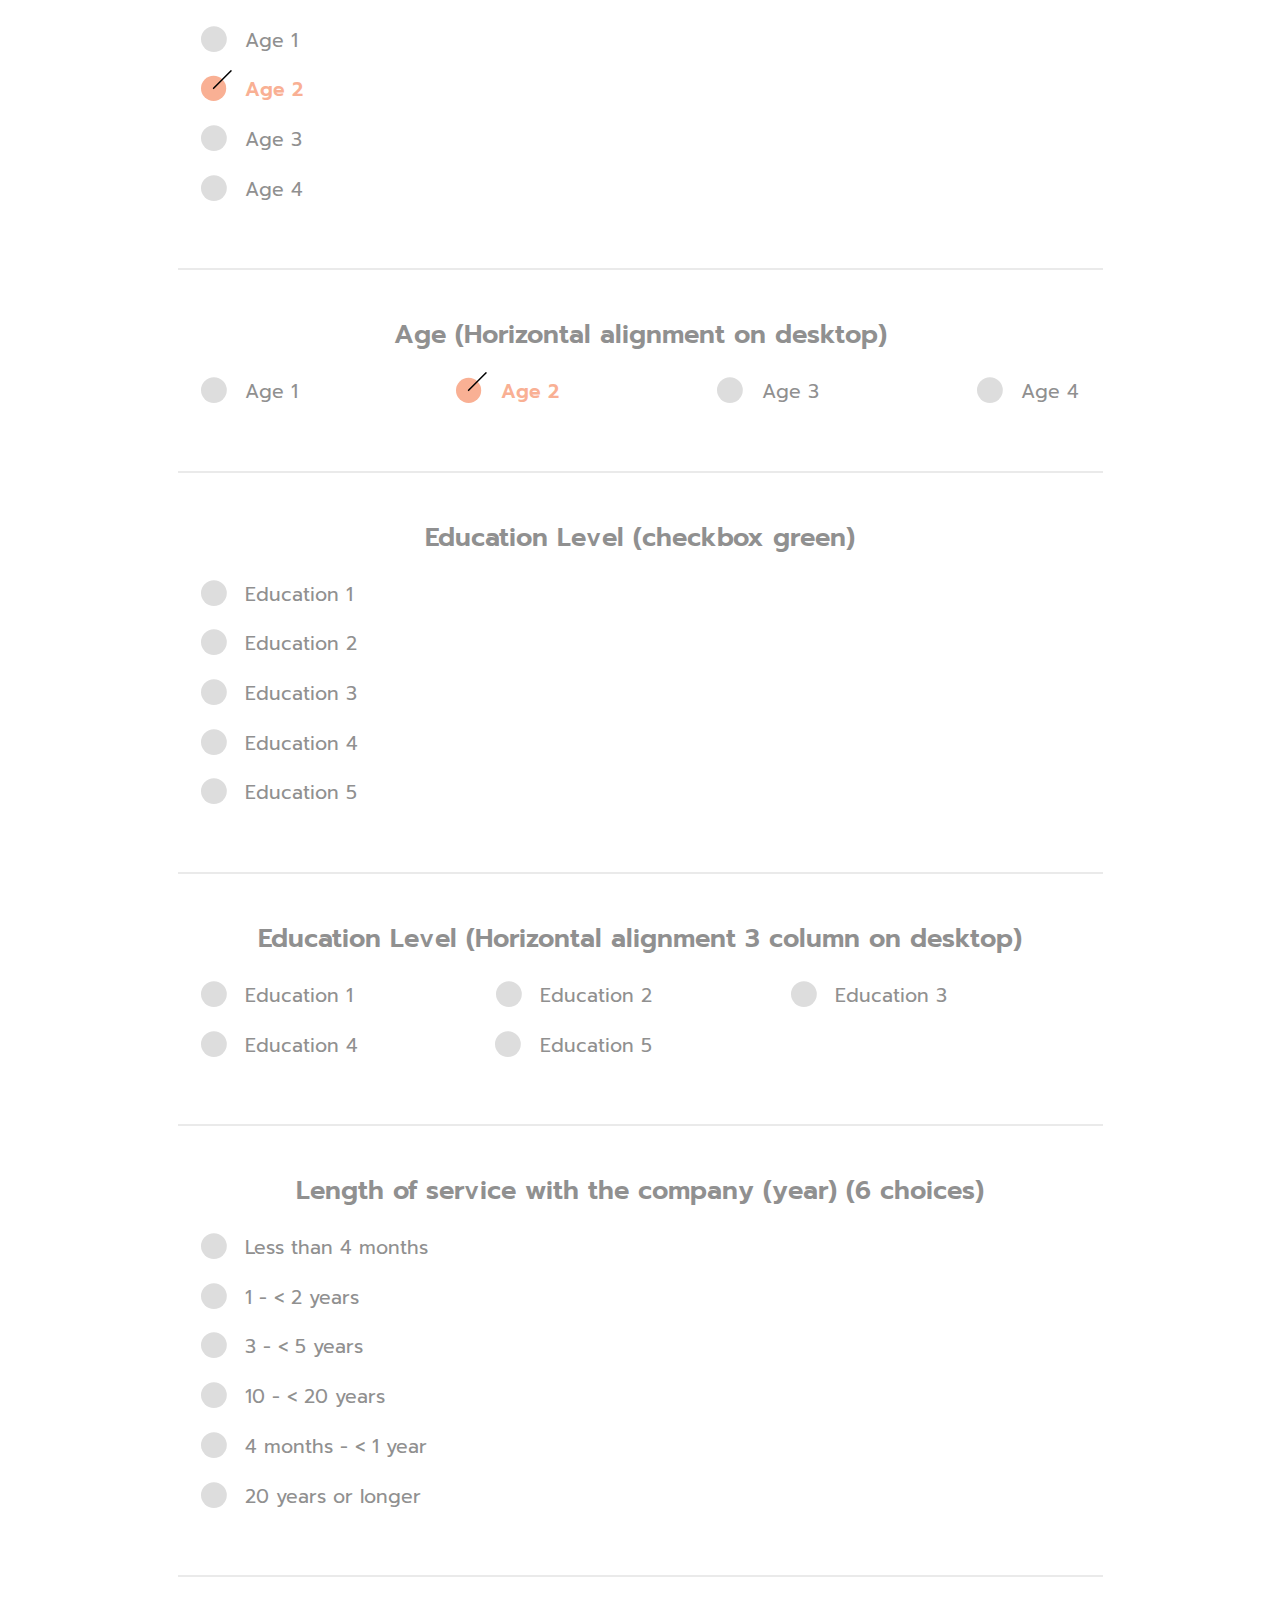
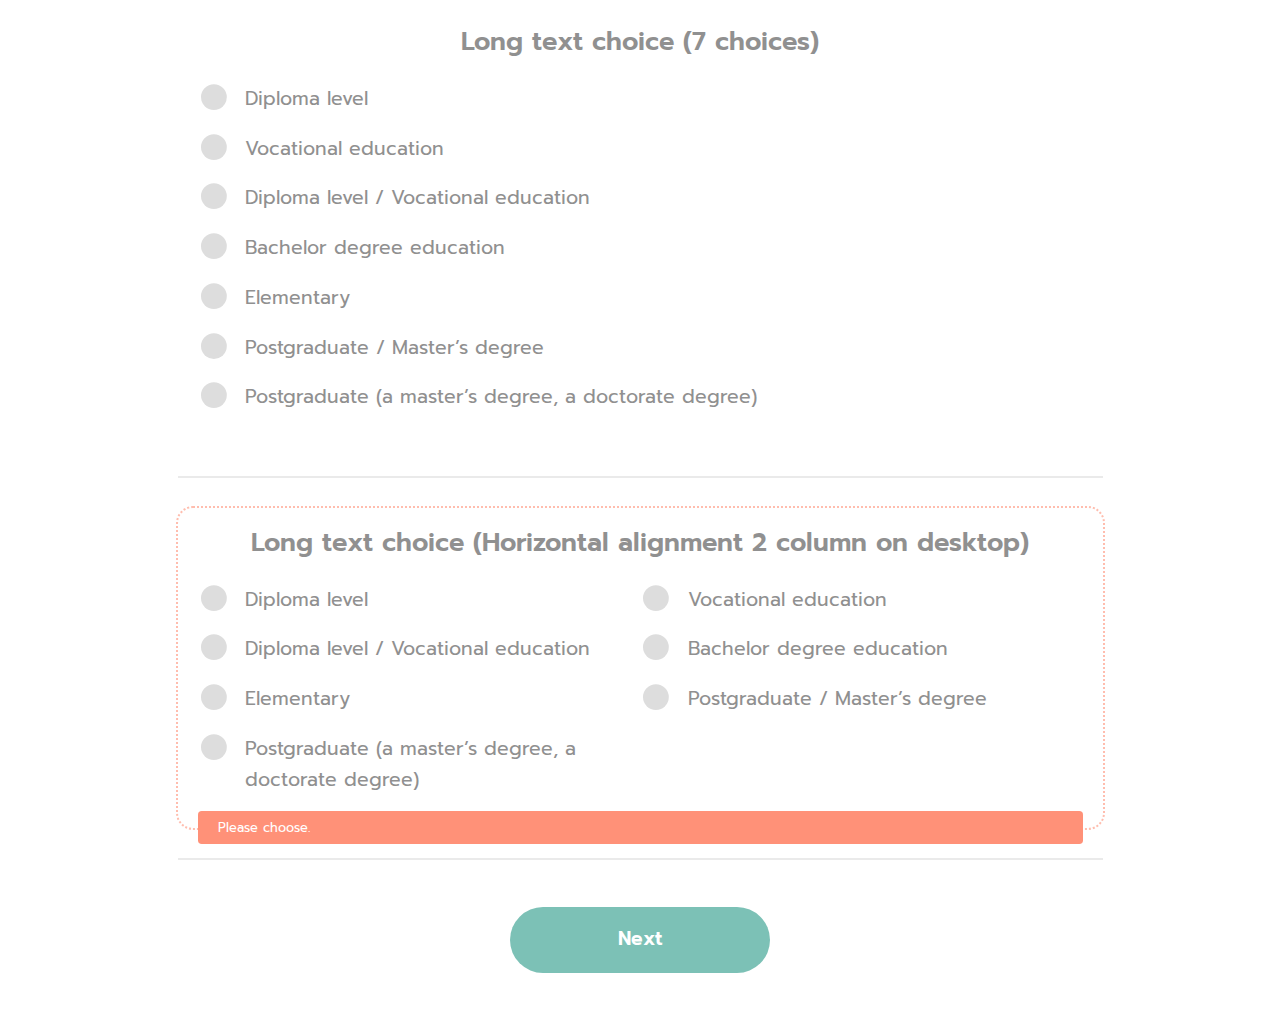
==== commit e5dfc259: "Fixed: Change topic size and weight, Change secondary color" ====
--- a/demographic.html
+++ b/demographic.html
@@ -9,7 +9,7 @@
     <meta name="viewport" content="width=device-width, initial-scale=1">
     <meta name="description" content="Powerful features built for business, designed for people, loved by teams.">
 
-    <link href="./assets/css/bootstrap.min.css" rel="stylesheet" integrity="sha384-Zenh87qX5JnK2Jl0vWa8Ck2rdkQ2Bzep5IDxbcnCeuOxjzrPF/et3URy9Bv1WTRi" crossorigin="anonymous">
+    <link href="./assets/css/bootstrap.min.css" rel="stylesheet">
     <link rel="preconnect" href="https://fonts.googleapis.com">
     <link rel="preconnect" href="https://fonts.gstatic.com" crossorigin>
     <link href="https://fonts.googleapis.com/css2?family=Prompt:wght@400;600;800&display=swap" rel="stylesheet">
@@ -370,8 +370,8 @@
 
     </form>
     
-    <script src="./assets/js/popper.min.js" integrity="sha384-oBqDVmMz9ATKxIep9tiCxS/Z9fNfEXiDAYTujMAeBAsjFuCZSmKbSSUnQlmh/jp3" crossorigin="anonymous"></script>
-    <script src="./assets/js/bootstrap.min.js" integrity="sha384-IDwe1+LCz02ROU9k972gdyvl+AESN10+x7tBKgc9I5HFtuNz0wWnPclzo6p9vxnk" crossorigin="anonymous"></script>
+    <script src="./assets/js/popper.min.js"></script>
+    <script src="./assets/js/bootstrap.min.js"></script>
   
 </body>
 </html>--- a/assets/css/main.css
+++ b/assets/css/main.css
@@ -1,3 +1,3 @@
-﻿i.icon-post{font-size:12px;font-weight:400;padding-right:5px}label.tag{font-size:12px;font-weight:400;margin-bottom:10px}label.small{font-size:12px;font-weight:400;margin-bottom:10px}label.detail{font-size:16px;font-weight:400;margin-bottom:10px}label.detail-blog{font-size:16px;font-weight:400;margin-bottom:10px}label.icon-social,a.icon-social{font-size:18px;font-weight:400}label.icon-social i,a.icon-social i{padding-left:15px}html{box-sizing:border-box}*,*:before,*:after{box-sizing:border-box}html{line-height:1.15;-webkit-text-size-adjust:100%}body{margin:0}main{display:block}h1{font-size:2em;margin:0.67em 0}hr{box-sizing:content-box;height:0;overflow:visible}pre{font-family:monospace, monospace;font-size:1em}a{background-color:transparent}abbr[title]{border-bottom:none;text-decoration:underline;text-decoration:underline dotted}b,strong{font-weight:bolder}code,kbd,samp{font-family:monospace, monospace;font-size:1em}small{font-size:80%}sub,sup{font-size:75%;line-height:0;position:relative;vertical-align:baseline}sub{bottom:-0.25em}sup{top:-0.5em}img{border-style:none}button,input,optgroup,select,textarea{font-family:inherit;font-size:100%;line-height:1.15;margin:0}button,input{overflow:visible}button,select{text-transform:none}button,[type="button"],[type="reset"],[type="submit"]{-webkit-appearance:button}button::-moz-focus-inner,[type="button"]::-moz-focus-inner,[type="reset"]::-moz-focus-inner,[type="submit"]::-moz-focus-inner{border-style:none;padding:0}button:-moz-focusring,[type="button"]:-moz-focusring,[type="reset"]:-moz-focusring,[type="submit"]:-moz-focusring{outline:1px dotted ButtonText}fieldset{padding:0.35em 0.75em 0.625em}legend{box-sizing:border-box;color:inherit;display:table;max-width:100%;padding:0;white-space:normal}progress{vertical-align:baseline}textarea{overflow:auto}[type="checkbox"],[type="radio"]{box-sizing:border-box;padding:0}[type="number"]::-webkit-inner-spin-button,[type="number"]::-webkit-outer-spin-button{height:auto}[type="search"]{-webkit-appearance:textfield;outline-offset:-2px}[type="search"]::-webkit-search-decoration{-webkit-appearance:none}::-webkit-file-upload-button{-webkit-appearance:button;font:inherit}details{display:block}summary{display:list-item}template{display:none}[hidden]{display:none}html,body{height:100%}body,h1,h2,h3,h4,h5,h6,blockquote,p,pre,dl,dd,ol,ul,figure,hr,fieldset,legend,input,select,textarea,button{margin:0;padding:0}li>ol,li>ul{margin-bottom:0}table{border-collapse:collapse;border-spacing:0}fieldset{min-width:0;border:none}input,select,textarea{appearance:none;background-clip:border-box;border-radius:0;outline:0;text-align:left;vertical-align:top;width:100%}input:focus,select:focus,textarea:focus{outline:none}input[type='checkbox'],input[type='radio']{width:auto;height:auto}input[type='checkbox']{appearance:checkbox}input[type='radio']{appearance:radio}textarea,select[size],select[multiple]{height:auto}[type="checkbox"],[type="radio"]{display:inline-block;overflow:hidden;vertical-align:middle}select::-ms-expand{display:none}select:focus::-ms-value{background-color:transparent;color:inherit}select{-webkit-appearance:none}textarea{resize:vertical}input[type='search']::-webkit-search-decoration{display:none}button{appearance:none;background:none;border:none;border-radius:0;cursor:pointer;outline:0;overflow:visible;text-align:center;vertical-align:middle;width:auto}button:focus{outline:none}[disabled],[disabled] *{box-shadow:none;cursor:not-allowed;user-select:none}address,h1,h2,h3,h4,h5,h6,blockquote,p,pre,dl,dd,ol,ul,figure,hr,table,fieldset,legend,input,select,textarea{font-size:1em;margin-bottom:1.875rem}dl,ol,ul{margin-left:1.875rem}dt,dd,li,th,td,button{font-size:1em}[type="checkbox"],[type="radio"]{margin-bottom:0}* ::-moz-selection{background-color:#fff}* ::selection{background-color:#fff}*:focus{outline:1px dotted #fff}html{font-size:62.5%;min-height:100%;overflow-y:scroll;-moz-osx-font-smoothing:grayscale;-webkit-font-smoothing:antialiased;scroll-behavior:smooth;text-rendering:optimizeLegibility}body{font-family:"Prompt",-apple-system,BlinkMacSystemFont,"Segoe UI",Roboto,Helvetica,Arial,"Noto Sans",sans-serif;font-size:1.6em;font-weight:400;color:#909090;line-height:1.8;background-color:#daefee;letter-spacing:0;color:#909090}a{cursor:pointer}@media screen and (prefers-reduced-motion: reduce){html{scroll-behavior:auto}}b,strong{font-weight:600}small{font-size:80%}big{font-size:120%}mark{background-color:#7cc1b6;color:#fff}h1{font-size:2rem}h2{font-size:1.75rem}h3{font-size:1.625rem}h4{font-size:1.375rem}a{color:#ff9178;text-decoration:none}a:hover{color:#ff7454;text-decoration:none}ul ul,ul ol,ol ul,ol ol{margin-top:2.5rem}dt{font-weight:600}hr{margin-left:auto;margin-right:auto;background-color:#ddd;border:none;display:block;height:1px;width:100%}figure{margin-bottom:0}figure img{margin-left:auto;margin-right:auto;display:block}figcaption{margin-left:auto;margin-right:auto;font-style:italic;max-width:60%;padding:1.25rem;text-align:center}img{font-style:italic;max-width:100%;vertical-align:middle}img[width],img[height]{max-width:none}table{border:1px solid #ddd;border-collapse:collapse;border-spacing:0;font-size:1em;line-height:1.6;font-weight:400;width:100%}table caption{font-style:italic;margin-bottom:1.25rem;border:0;clip:rect(0 0 0 0);height:1px;width:1px;overflow:hidden;margin:-1px;padding:0;position:absolute;white-space:nowrap}th,td{border:1px solid #ddd;padding:1.25rem;vertical-align:top}th{font-weight:600;text-align:left}thead th{border-bottom-width:2px}tfoot td{font-weight:600}.table-striped tbody tr:nth-child(odd){background-color:#f7f7f7}.table-striped tbody tr:nth-child(even){background-color:#ffffff}blockquote{background-color:#ddd;color:#909090;quotes:'“' '”' '‘' '’';font-style:italic;padding:2.5rem}blockquote p{margin-top:2.5rem;margin-bottom:0}blockquote p:first-child{margin-top:0}blockquote p:first-child::before{content:open-quote}blockquote p:last-of-type::after{content:close-quote}blockquote cite{display:inline-block;font-weight:300;margin-top:2.5rem;margin-left:1.25rem}blockquote cite::before{content:"–";display:block;position:absolute;margin-left:-1.25rem}fieldset{margin-bottom:0;position:relative}legend{font-weight:600}label{display:block;margin-bottom:.625rem}label.label-inline{display:inline-block;margin-bottom:0}input.placeholder,textarea.placeholder{color:#7cc1b6}input:-moz-placeholder,textarea:-moz-placeholder{color:#7cc1b6}input::-moz-placeholder,textarea::-moz-placeholder{color:#7cc1b6}input:-ms-input-placeholder,textarea:-ms-input-placeholder{color:#7cc1b6}input::-webkit-input-placeholder,textarea::-webkit-input-placeholder{color:#7cc1b6}input,textarea,select{background-color:#fff;border:1px solid #ddd;border-radius:5px;color:#909090;padding:1.25rem}[type="checkbox"],[type="radio"]{display:inline-block;margin-top:0;margin-right:1.25rem}abbr[title]{text-decoration:none}.group{display:flex;align-items:flex-start;margin-bottom:1.2rem;padding:0 3px 1px}.group label{margin-top:3px;line-height:1.6}input:is([type="checkbox"], [type="radio"]){-webkit-appearance:none;background-image:url(../img/unchecked.svg);background-repeat:no-repeat;background-size:cover;width:1.6em;height:1.6em;border:none;flex-shrink:0}input:is([type="checkbox"], [type="radio"]).tertiary:checked{background-image:url(../img/checked-tertiary.svg)}input:is([type="checkbox"], [type="radio"]).tertiary:checked~label{color:#cbc5f1;font-weight:600}input:is([type="checkbox"], [type="radio"]).secondary:checked{background-image:url(../img/checked-secondary.svg)}input:is([type="checkbox"], [type="radio"]).secondary:checked~label{color:#fbc8b4;font-weight:600}input:is([type="checkbox"], [type="radio"]).primary:checked{background-image:url(../img/checked-primary.svg)}input:is([type="checkbox"], [type="radio"]).primary:checked~label{color:#7cc1b6;font-weight:600}@media only screen and (min-width: 1200px){input:is([type="checkbox"], [type="radio"]){width:2em;height:2em}input:is([type="checkbox"], [type="radio"])~label{font-size:1.2em;margin-top:6px}}button{border:1px solid #ddd;border-radius:5px;color:#909090;display:inline-block;padding:1.25rem}.btn{display:block;margin:.625rem 0;padding:1.25rem 5rem !important}@media only screen and (min-width: 1200px){.btn{padding:1.875rem 5rem !important}}.btn.btn--small{padding:.3125rem 1.25rem}.btn.btn--inline{display:inline-block;width:auto}.btn.icon-right i{padding-left:.625rem}.btn.icon-left i{padding-right:.625rem}.btn i{-webkit-transition:transform 0.3s ease-out;-moz-transition:transform 0.3s ease-out;-ms-transition:transform 0.3s ease-out;-o-transition:transform 0.3s ease-out;transition:transform 0.3s ease-out}.btn:hover i{-webkit-transform:translateX(4px);-moz-transform:translateX(4px);-ms-transform:translateX(4px);-o-transform:translateX(4px);transform:translateX(4px)}.cta>.btn{min-width:260px}.btn-check:checked+.btn,.btn.active,.btn.show,.btn:first-child:active,:not(.btn-check)+.btn:active{color:#fff;border:none;background-color:#4da396}.form-control:focus,.btn:focus-visible{box-shadow:0 0 0 0.25rem rgba(124,193,182,0.3)}.btn{border:none;border-radius:100px;font-size:1.2em;font-weight:600}.btn-primary{background-color:#7cc1b6}.btn-primary:hover,.btn-primary:focus{background-color:#4da396}.logo{background-image:url(../img/logo.png);background-position:center center;background-repeat:no-repeat;display:block;text-indent:-9999px;background-size:160px 44.4px;height:44.4px;width:160px;margin-bottom:0}@media only screen and (min-width: 1024px){.logo{background-image:url(../img/logo.png);background-position:center center;background-repeat:no-repeat;display:block;text-indent:-9999px;background-size:240px 66.6px;height:66.6px;width:240px}}.language .dropdown-toggle,.language .dropdown-item{color:#909090;font-size:1.4rem}.language .dropdown-toggle span,.language .dropdown-item span{margin-left:5px}.language .dropdown-item:focus,.language .dropdown-item:hover{background-color:#ffebe3}.language .dropdown-menu{background-color:#fff;border:none}.hero .home-img{max-width:400px;width:100%}.hero .title{color:#7cc1b6;font-weight:800;font-size:6.5rem;line-height:1.1}@media only screen and (min-width: 1024px){.hero .title{font-size:8rem}}.hero .lead{color:#7cc1b6;font-weight:400;font-size:1.2em;line-height:1.4;margin-bottom:0}.hero .lead b{font-weight:600;white-space:nowrap}@media only screen and (min-width: 1024px){.hero .lead{font-size:1.4em}}.cover{min-height:300px;background-repeat:no-repeat;background-position:center center;background-attachment:scroll;background-size:cover;position:relative}@media only screen and (min-width: 1024px){.cover{min-height:400px}}@media only screen and (min-width: 1200px){.cover{min-height:550px}}.progress{position:absolute;display:block;height:60px;width:60px;bottom:10px;right:30px;background-color:#ffebe3;border-radius:100px;text-align:center;z-index:300;overflow:inherit}.progress .progress-bar{position:absolute;left:50%;bottom:50%;background-color:#7cc1b6;display:block;width:2px;height:40px;z-index:350;transform-origin:bottom}.progress .text{color:#f8a484;font-size:1.3rem;font-weight:600;line-height:90px;padding-left:5px;position:relative;z-index:400}@media only screen and (min-width: 768px){.progress{height:80px;width:80px;bottom:-10px;right:10vw}.progress .progress-bar{height:60px}.progress .text{font-size:1.4rem;line-height:115px}}.question .topic{font-size:1.2em;font-weight:800;text-align:center;white-space:nowrap}@media only screen and (min-width: 768px){.question .topic{font-size:1.4em}}@media only screen and (min-width: 1200px){.question .topic{font-size:1.8em}}.question:has(.has-validation){outline:2px dotted rgba(255,145,120,0.6) !important;border-radius:15px}.login{margin:0 auto;width:100%;max-width:520px}.login .form-control{border:none;border-radius:5px 0 0 5px;font-size:1em;color:#7cc1b6;padding:15px 25px;margin-bottom:0}.login .form-control.placeholder{color:#7cc1b6}.login .form-control:-moz-placeholder{color:#7cc1b6}.login .form-control::-moz-placeholder{color:#7cc1b6}.login .form-control:-ms-input-placeholder{color:#7cc1b6}.login .form-control::-webkit-input-placeholder{color:#7cc1b6}.login .btn{border:none;border-radius:0 5px 5px 0;font-size:1em;background-color:#7cc1b6;color:#fff;padding:15px 25px !important;font-weight:600;margin:0}.login .invalid-tooltip{font-size:.8em;background-color:rgba(255,145,120,0.8);padding:5px 20px;width:100%;margin-top:3px}.login .form-control.is-invalid,.login .was-validated .form-control:invalid,.login .form-control.is-valid,.login .was-validated .form-control:valid{background-image:none}.site-content p{color:#909090;font-weight:400;font-size:1.2em;line-height:1.4}.site-content p b{font-weight:600;white-space:nowrap}.site-content .highlight{color:#ff9178;font-weight:800}@media only screen and (min-width: 1024px){.site-content .article{grid-template-columns:repeat(4, 1fr)}}.instructions-page .language{display:none}.instructions-page .hero .instructions-img{max-width:800px;width:100%}.instructions-page .hero .lead{color:#909090;font-weight:400;font-size:1.2em;line-height:1.4}.instructions-page .hero .highlight{color:#ff9178;font-weight:800}.instructions-page .site-content p{border-left:3px solid #ff9178;padding-left:1em}.instructions-page .article{max-width:800px;width:100%}@media only screen and (min-width: 1024px){.instructions-page .article{grid-template-columns:repeat(2, 1fr);justify-content:center}}.demographic-page{background-color:#fff}.demographic-page .language{display:none}.demographic-page .site-header{position:absolute;top:0;width:100%;z-index:100}.demographic-page .topic{white-space:inherit}@media only screen and (min-width: 1200px){.demographic-page .topic{margin-bottom:2rem !important}}.demographic-page .question{padding:1rem}@media only screen and (min-width: 1200px){.demographic-page .question{padding:2rem}}.demographic-page .question:has(input:is([type="checkbox"], [type="radio"])):hover,.demographic-page .question:has(input:is([type="checkbox"], [type="radio"])):focus,.demographic-page .question:has(input:is([type="checkbox"], [type="radio"])):focus-visible{outline:2px dotted rgba(0,0,0,0.1);border-radius:15px}@media only screen and (min-width: 1200px){.demographic-page .question .d-horizontal{display:flex;justify-content:space-between}.demographic-page .question .d-horizontal.h-2-col{flex-wrap:wrap}.demographic-page .question .d-horizontal.h-2-col .group{flex-basis:calc(100% / 2)}.demographic-page .question .d-horizontal.h-2-col:after{content:"";flex:auto}.demographic-page .question .d-horizontal.h-3-col{flex-wrap:wrap}.demographic-page .question .d-horizontal.h-3-col .group{flex-basis:calc(100% / 3)}.demographic-page .question .d-horizontal.h-3-col:after{content:"";flex:auto}}.demographic-page .site-content{max-width:600px;width:100%}@media only screen and (min-width: 1200px){.demographic-page .site-content{max-width:1000px}}.demographic-page .site-content .hr{height:2px;background-color:#aaa;margin-block:3rem}.demographic-page .cta{text-transform:uppercase}.demographic-page .has-validation .invalid-tooltip{display:block;font-size:.8em;background-color:#ff9178;padding:5px 20px;width:100%;margin-top:3px}.likert-page{background-color:#fff}.likert-page .language{display:none}.likert-page .site-header{position:absolute;top:0;width:100%;z-index:100}.likert-page .topic{white-space:inherit}@media only screen and (min-width: 1200px){.likert-page .topic{margin-bottom:3rem !important}}.likert-page .group{justify-content:center;margin-bottom:0}.likert-page .question{padding:1rem 0 0}.likert-page .question:has(.has-validation){padding-bottom:2.5rem}@media only screen and (min-width: 1200px){.likert-page .question{padding:2rem}}.likert-page .question fieldset{display:flex;justify-content:space-between}@media only screen and (min-width: 1200px){.likert-page .question fieldset{padding:2rem 0}}.likert-page .question fieldset .group{flex-direction:column;align-items:center;text-align:center;justify-content:center;min-width:60px;flex:0 1 calc(100% / 6)}.likert-page .question fieldset .group input:is([type="checkbox"], [type="radio"]){margin-right:0}.likert-page .question fieldset .group input:is([type="checkbox"], [type="radio"])~.label-inline{opacity:0}.likert-page .question fieldset .group input:is([type="checkbox"], [type="radio"])~.label-inline.active{opacity:1}.likert-page .question fieldset .group:nth-child(1) input:is([type="checkbox"], [type="radio"]),.likert-page .question fieldset .group:nth-child(6) input:is([type="checkbox"], [type="radio"]){width:3.5em;height:3.5em}.likert-page .question fieldset .group:nth-child(2) input:is([type="checkbox"], [type="radio"]),.likert-page .question fieldset .group:nth-child(5) input:is([type="checkbox"], [type="radio"]){width:2.8em;height:2.8em}.likert-page .question:has(input:is([type="checkbox"], [type="radio"])):hover,.likert-page .question:has(input:is([type="checkbox"], [type="radio"])):focus,.likert-page .question:has(input:is([type="checkbox"], [type="radio"])):focus-visible{outline:2px dotted rgba(0,0,0,0.1);border-radius:15px}.likert-page .question input:is([type="checkbox"], [type="radio"]):checked{background-image:url(../img/checked.svg)}.likert-page .question input:is([type="checkbox"], [type="radio"])~.label-inline{color:#909090;font-weight:600;font-size:.8em;line-height:1.2;min-width:40px;min-height:36px;padding-top:5px}@media only screen and (min-width: 1200px){.likert-page .question input:is([type="checkbox"], [type="radio"])~.label-inline{font-size:1em}}.likert-page .question input:is([type="checkbox"], [type="radio"]).tertiary{background-image:url(../img/unchecked-tertiary.svg)}.likert-page .question input:is([type="checkbox"], [type="radio"]).tertiary:checked{background-image:url(../img/checked-tertiary.svg)}.likert-page .question input:is([type="checkbox"], [type="radio"]).tertiary~.label-inline{color:#cbc5f1;font-weight:600}.likert-page .question input:is([type="checkbox"], [type="radio"]).secondary{background-image:url(../img/unchecked-secondary.svg)}.likert-page .question input:is([type="checkbox"], [type="radio"]).secondary:checked{background-image:url(../img/checked-secondary.svg)}.likert-page .question input:is([type="checkbox"], [type="radio"]).secondary~.label-inline{color:#fbc8b4;font-weight:600}.likert-page .question input:is([type="checkbox"], [type="radio"]).primary{background-image:url(../img/unchecked-primary.svg)}.likert-page .question input:is([type="checkbox"], [type="radio"]).primary:checked{background-image:url(../img/checked-primary.svg)}.likert-page .question input:is([type="checkbox"], [type="radio"]).primary~.label-inline{color:#7cc1b6;font-weight:600}.likert-page .site-content{max-width:600px;width:100%}@media only screen and (min-width: 1200px){.likert-page .site-content{max-width:1000px}}.likert-page .site-content .hr{height:2px;background-color:#aaa;margin-block:3rem}.likert-page .cta{text-transform:uppercase}.likert-page .has-validation .invalid-tooltip{display:block;font-size:.8em;background-color:#ff9178;padding:5px 20px;width:100%;margin-top:53px}.likert-page .has-validation.no-opinion .invalid-tooltip{margin-top:10px}.feedback-page{background-color:#fff}.feedback-page .language{display:none}.feedback-page .site-header{position:absolute;top:0;width:100%;z-index:100}.feedback-page .topic{font-size:1.2em;font-weight:800;text-align:center;white-space:nowrap}@media only screen and (min-width: 768px){.feedback-page .topic{font-size:1.4em}}@media only screen and (min-width: 1200px){.feedback-page .topic{font-size:1.8em}}.feedback-page .best .topic{color:#7cc1b6}.feedback-page .best .form-control{border-color:#7cc1b6}.feedback-page .best .form-control.placeholder{color:#7cc1b6}.feedback-page .best .form-control:-moz-placeholder{color:#7cc1b6}.feedback-page .best .form-control::-moz-placeholder{color:#7cc1b6}.feedback-page .best .form-control:-ms-input-placeholder{color:#7cc1b6}.feedback-page .best .form-control::-webkit-input-placeholder{color:#7cc1b6}.feedback-page .worst .topic{color:#fbc8b4}.feedback-page .worst .form-control{border-color:#fbc8b4}.feedback-page .worst .form-control.placeholder{color:#fbc8b4}.feedback-page .worst .form-control:-moz-placeholder{color:#fbc8b4}.feedback-page .worst .form-control::-moz-placeholder{color:#fbc8b4}.feedback-page .worst .form-control:-ms-input-placeholder{color:#fbc8b4}.feedback-page .worst .form-control::-webkit-input-placeholder{color:#fbc8b4}.feedback-page .worst .form-control:focus{box-shadow:0 0 0 0.25rem rgba(251,200,180,0.3)}.feedback-page .site-content{max-width:600px;width:100%}@media only screen and (min-width: 1200px){.feedback-page .site-content{max-width:1000px}}.feedback-page .site-content .hr{height:2px;background-color:#aaa;margin-block:5rem}.feedback-page .site-content .form-control{border-radius:15px;height:150px;padding:15px 20px;font-size:1em}.feedback-page .cta{text-transform:uppercase}.thanks-page{background-color:#fbc8b4}.thanks-page .language{display:none}.thanks-page .site-header{position:absolute;top:0;width:100%;z-index:100}.thanks-page .thanks-img{display:flex;height:100vh;width:100vw;object-fit:cover;object-position:center}
+﻿i.icon-post{font-size:12px;font-weight:400;padding-right:5px}label.tag{font-size:12px;font-weight:400;margin-bottom:10px}label.small{font-size:12px;font-weight:400;margin-bottom:10px}label.detail{font-size:16px;font-weight:400;margin-bottom:10px}label.detail-blog{font-size:16px;font-weight:400;margin-bottom:10px}label.icon-social,a.icon-social{font-size:18px;font-weight:400}label.icon-social i,a.icon-social i{padding-left:15px}html{box-sizing:border-box}*,*:before,*:after{box-sizing:border-box}html{line-height:1.15;-webkit-text-size-adjust:100%}body{margin:0}main{display:block}h1{font-size:2em;margin:0.67em 0}hr{box-sizing:content-box;height:0;overflow:visible}pre{font-family:monospace, monospace;font-size:1em}a{background-color:transparent}abbr[title]{border-bottom:none;text-decoration:underline;text-decoration:underline dotted}b,strong{font-weight:bolder}code,kbd,samp{font-family:monospace, monospace;font-size:1em}small{font-size:80%}sub,sup{font-size:75%;line-height:0;position:relative;vertical-align:baseline}sub{bottom:-0.25em}sup{top:-0.5em}img{border-style:none}button,input,optgroup,select,textarea{font-family:inherit;font-size:100%;line-height:1.15;margin:0}button,input{overflow:visible}button,select{text-transform:none}button,[type="button"],[type="reset"],[type="submit"]{-webkit-appearance:button}button::-moz-focus-inner,[type="button"]::-moz-focus-inner,[type="reset"]::-moz-focus-inner,[type="submit"]::-moz-focus-inner{border-style:none;padding:0}button:-moz-focusring,[type="button"]:-moz-focusring,[type="reset"]:-moz-focusring,[type="submit"]:-moz-focusring{outline:1px dotted ButtonText}fieldset{padding:0.35em 0.75em 0.625em}legend{box-sizing:border-box;color:inherit;display:table;max-width:100%;padding:0;white-space:normal}progress{vertical-align:baseline}textarea{overflow:auto}[type="checkbox"],[type="radio"]{box-sizing:border-box;padding:0}[type="number"]::-webkit-inner-spin-button,[type="number"]::-webkit-outer-spin-button{height:auto}[type="search"]{-webkit-appearance:textfield;outline-offset:-2px}[type="search"]::-webkit-search-decoration{-webkit-appearance:none}::-webkit-file-upload-button{-webkit-appearance:button;font:inherit}details{display:block}summary{display:list-item}template{display:none}[hidden]{display:none}html,body{height:100%}body,h1,h2,h3,h4,h5,h6,blockquote,p,pre,dl,dd,ol,ul,figure,hr,fieldset,legend,input,select,textarea,button{margin:0;padding:0}li>ol,li>ul{margin-bottom:0}table{border-collapse:collapse;border-spacing:0}fieldset{min-width:0;border:none}input,select,textarea{appearance:none;background-clip:border-box;border-radius:0;outline:0;text-align:left;vertical-align:top;width:100%}input:focus,select:focus,textarea:focus{outline:none}input[type='checkbox'],input[type='radio']{width:auto;height:auto}input[type='checkbox']{appearance:checkbox}input[type='radio']{appearance:radio}textarea,select[size],select[multiple]{height:auto}[type="checkbox"],[type="radio"]{display:inline-block;overflow:hidden;vertical-align:middle}select::-ms-expand{display:none}select:focus::-ms-value{background-color:transparent;color:inherit}select{-webkit-appearance:none}textarea{resize:vertical}input[type='search']::-webkit-search-decoration{display:none}button{appearance:none;background:none;border:none;border-radius:0;cursor:pointer;outline:0;overflow:visible;text-align:center;vertical-align:middle;width:auto}button:focus{outline:none}[disabled],[disabled] *{box-shadow:none;cursor:not-allowed;user-select:none}address,h1,h2,h3,h4,h5,h6,blockquote,p,pre,dl,dd,ol,ul,figure,hr,table,fieldset,legend,input,select,textarea{font-size:1em;margin-bottom:1.875rem}dl,ol,ul{margin-left:1.875rem}dt,dd,li,th,td,button{font-size:1em}[type="checkbox"],[type="radio"]{margin-bottom:0}* ::-moz-selection{background-color:#fef7f5}* ::selection{background-color:#fef7f5}*:focus{outline:1px dotted #fef7f5}html{font-size:62.5%;min-height:100%;overflow-y:scroll;-moz-osx-font-smoothing:grayscale;-webkit-font-smoothing:antialiased;scroll-behavior:smooth;text-rendering:optimizeLegibility}body{font-family:"Prompt",-apple-system,BlinkMacSystemFont,"Segoe UI",Roboto,Helvetica,Arial,"Noto Sans",sans-serif;font-size:1.6em;font-weight:400;color:#909090;line-height:1.8;background-color:#daefee;letter-spacing:0;color:#909090}a{cursor:pointer}@media screen and (prefers-reduced-motion: reduce){html{scroll-behavior:auto}}b,strong{font-weight:600}small{font-size:80%}big{font-size:120%}mark{background-color:#7cc1b6;color:#fff}h1{font-size:2rem}h2{font-size:1.75rem}h3{font-size:1.625rem}h4{font-size:1.375rem}a{color:#ff9178;text-decoration:none}a:hover{color:#ff7454;text-decoration:none}ul ul,ul ol,ol ul,ol ol{margin-top:2.5rem}dt{font-weight:600}hr{margin-left:auto;margin-right:auto;background-color:#ddd;border:none;display:block;height:1px;width:100%}figure{margin-bottom:0}figure img{margin-left:auto;margin-right:auto;display:block}figcaption{margin-left:auto;margin-right:auto;font-style:italic;max-width:60%;padding:1.25rem;text-align:center}img{font-style:italic;max-width:100%;vertical-align:middle}img[width],img[height]{max-width:none}table{border:1px solid #ddd;border-collapse:collapse;border-spacing:0;font-size:1em;line-height:1.6;font-weight:400;width:100%}table caption{font-style:italic;margin-bottom:1.25rem;border:0;clip:rect(0 0 0 0);height:1px;width:1px;overflow:hidden;margin:-1px;padding:0;position:absolute;white-space:nowrap}th,td{border:1px solid #ddd;padding:1.25rem;vertical-align:top}th{font-weight:600;text-align:left}thead th{border-bottom-width:2px}tfoot td{font-weight:600}.table-striped tbody tr:nth-child(odd){background-color:#f7f7f7}.table-striped tbody tr:nth-child(even){background-color:#ffffff}blockquote{background-color:#ddd;color:#909090;quotes:'“' '”' '‘' '’';font-style:italic;padding:2.5rem}blockquote p{margin-top:2.5rem;margin-bottom:0}blockquote p:first-child{margin-top:0}blockquote p:first-child::before{content:open-quote}blockquote p:last-of-type::after{content:close-quote}blockquote cite{display:inline-block;font-weight:300;margin-top:2.5rem;margin-left:1.25rem}blockquote cite::before{content:"–";display:block;position:absolute;margin-left:-1.25rem}fieldset{margin-bottom:0;position:relative}legend{font-weight:600}label{display:block;margin-bottom:.625rem}label.label-inline{display:inline-block;margin-bottom:0}input.placeholder,textarea.placeholder{color:#7cc1b6}input:-moz-placeholder,textarea:-moz-placeholder{color:#7cc1b6}input::-moz-placeholder,textarea::-moz-placeholder{color:#7cc1b6}input:-ms-input-placeholder,textarea:-ms-input-placeholder{color:#7cc1b6}input::-webkit-input-placeholder,textarea::-webkit-input-placeholder{color:#7cc1b6}input,textarea,select{background-color:#fff;border:1px solid #ddd;border-radius:5px;color:#909090;padding:1.25rem}[type="checkbox"],[type="radio"]{display:inline-block;margin-top:0;margin-right:1.25rem}abbr[title]{text-decoration:none}.group{display:flex;align-items:flex-start;margin-bottom:1.2rem;padding:0 3px 1px}.group label{margin-top:3px;line-height:1.6}input:is([type="checkbox"], [type="radio"]){-webkit-appearance:none;background-image:url(../img/unchecked.svg);background-repeat:no-repeat;background-size:cover;width:1.6em;height:1.6em;border:none;flex-shrink:0}input:is([type="checkbox"], [type="radio"]):checked~label{font-weight:600}input:is([type="checkbox"], [type="radio"]).secondary:checked{background-image:url(../img/checked-secondary.svg)}input:is([type="checkbox"], [type="radio"]).secondary:checked~label{color:#f9b094;font-weight:600}input:is([type="checkbox"], [type="radio"]).primary:checked{background-image:url(../img/checked-primary.svg)}input:is([type="checkbox"], [type="radio"]).primary:checked~label{color:#7cc1b6;font-weight:600}@media only screen and (min-width: 1200px){input:is([type="checkbox"], [type="radio"]){width:2em;height:2em}input:is([type="checkbox"], [type="radio"])~label{font-size:1.2em;margin-top:6px}}button{border:1px solid #ddd;border-radius:5px;color:#909090;display:inline-block;padding:1.25rem}.btn{display:block;margin:.625rem 0;padding:1.25rem 5rem !important}@media only screen and (min-width: 1200px){.btn{padding:1.875rem 5rem !important}}.btn.btn--small{padding:.3125rem 1.25rem}.btn.btn--inline{display:inline-block;width:auto}.btn.icon-right i{padding-left:.625rem}.btn.icon-left i{padding-right:.625rem}.btn i{-webkit-transition:transform 0.3s ease-out;-moz-transition:transform 0.3s ease-out;-ms-transition:transform 0.3s ease-out;-o-transition:transform 0.3s ease-out;transition:transform 0.3s ease-out}.btn:hover i{-webkit-transform:translateX(4px);-moz-transform:translateX(4px);-ms-transform:translateX(4px);-o-transform:translateX(4px);transform:translateX(4px)}.cta>.btn{min-width:260px}.btn-check:checked+.btn,.btn.active,.btn.show,.btn:first-child:active,:not(.btn-check)+.btn:active{color:#fff;border:none;background-color:#4da396}.form-control:focus,.btn:focus-visible{box-shadow:0 0 0 0.25rem rgba(124,193,182,0.3)}.btn{border:none;border-radius:100px;font-size:1.2em;font-weight:600}.btn-primary{background-color:#7cc1b6}.btn-primary:hover,.btn-primary:focus{background-color:#4da396}.logo{background-image:url(../img/logo.png);background-position:center center;background-repeat:no-repeat;display:block;text-indent:-9999px;background-size:160px 44.4px;height:44.4px;width:160px;margin-bottom:0}@media only screen and (min-width: 1024px){.logo{background-image:url(../img/logo.png);background-position:center center;background-repeat:no-repeat;display:block;text-indent:-9999px;background-size:240px 66.6px;height:66.6px;width:240px}}.language .dropdown-toggle,.language .dropdown-item{color:#909090;font-size:1.4rem}.language .dropdown-toggle span,.language .dropdown-item span{margin-left:5px}.language .dropdown-item:focus,.language .dropdown-item:hover{background-color:#ffebe3}.language .dropdown-menu{background-color:#fff;border:none}.hero .home-img{max-width:400px;width:100%}.hero .title{color:#7cc1b6;font-weight:800;font-size:6.5rem;line-height:1.1}@media only screen and (min-width: 1024px){.hero .title{font-size:8rem}}.hero .lead{color:#7cc1b6;font-weight:400;font-size:1.2em;line-height:1.4;margin-bottom:0}.hero .lead b{font-weight:600;white-space:nowrap}@media only screen and (min-width: 1024px){.hero .lead{font-size:1.4em}}.cover{min-height:300px;background-repeat:no-repeat;background-position:center center;background-attachment:scroll;background-size:cover;position:relative}@media only screen and (min-width: 1024px){.cover{min-height:400px}}@media only screen and (min-width: 1200px){.cover{min-height:550px}}.progress{position:absolute;display:block;height:60px;width:60px;bottom:10px;right:30px;background-color:#ffebe3;border-radius:100px;text-align:center;z-index:300;overflow:inherit}.progress .progress-bar{position:absolute;left:50%;bottom:50%;background-color:#7cc1b6;display:block;width:2px;height:40px;z-index:350;transform-origin:bottom}.progress .text{color:#f68c64;font-size:1.3rem;font-weight:600;line-height:90px;padding-left:5px;position:relative;z-index:400}@media only screen and (min-width: 768px){.progress{height:80px;width:80px;bottom:-10px;right:10vw}.progress .progress-bar{height:60px}.progress .text{font-size:1.4rem;line-height:115px}}.question .topic{font-size:1em;font-weight:600;text-align:center;white-space:nowrap}@media only screen and (min-width: 768px){.question .topic{font-size:1.2em}}@media only screen and (min-width: 1200px){.question .topic{font-size:1.6em}}.question:has(.has-validation){outline:2px dotted rgba(255,145,120,0.6) !important;border-radius:15px}.login{margin:0 auto;width:100%;max-width:520px}.login .form-control{border:none;border-radius:5px 0 0 5px;font-size:1em;color:#7cc1b6;padding:15px 25px;margin-bottom:0}.login .form-control.placeholder{color:#7cc1b6}.login .form-control:-moz-placeholder{color:#7cc1b6}.login .form-control::-moz-placeholder{color:#7cc1b6}.login .form-control:-ms-input-placeholder{color:#7cc1b6}.login .form-control::-webkit-input-placeholder{color:#7cc1b6}.login .btn{border:none;border-radius:0 5px 5px 0;font-size:1em;background-color:#7cc1b6;color:#fff;padding:15px 25px !important;font-weight:600;margin:0}.login .invalid-tooltip{font-size:.8em;background-color:rgba(255,145,120,0.8);padding:5px 20px;width:100%;margin-top:3px}.login .form-control.is-invalid,.login .was-validated .form-control:invalid,.login .form-control.is-valid,.login .was-validated .form-control:valid{background-image:none}.site-content p{color:#909090;font-weight:400;font-size:1.2em;line-height:1.4}.site-content p b{font-weight:600;white-space:nowrap}.site-content .highlight{color:#ff9178;font-weight:800}@media only screen and (min-width: 1024px){.site-content .article{grid-template-columns:repeat(4, 1fr)}}.instructions-page .language{display:none}.instructions-page .hero .instructions-img{max-width:800px;width:100%}.instructions-page .hero .lead{color:#909090;font-weight:400;font-size:1.2em;line-height:1.4}.instructions-page .hero .highlight{color:#ff9178;font-weight:800}.instructions-page .site-content p{border-left:3px solid #ff9178;padding-left:1em}.instructions-page .article{max-width:800px;width:100%}@media only screen and (min-width: 1024px){.instructions-page .article{grid-template-columns:repeat(2, 1fr);justify-content:center}}.demographic-page{background-color:#fff}.demographic-page .language{display:none}.demographic-page .site-header{position:absolute;top:0;width:100%;z-index:100}.demographic-page .topic{white-space:inherit}@media only screen and (min-width: 1200px){.demographic-page .topic{margin-bottom:2rem !important}}.demographic-page .question{padding:1rem}@media only screen and (min-width: 1200px){.demographic-page .question{padding:2rem}}.demographic-page .question:has(input:is([type="checkbox"], [type="radio"])):hover,.demographic-page .question:has(input:is([type="checkbox"], [type="radio"])):focus,.demographic-page .question:has(input:is([type="checkbox"], [type="radio"])):focus-visible{outline:2px dotted rgba(0,0,0,0.1);border-radius:15px}@media only screen and (min-width: 1200px){.demographic-page .question .d-horizontal{display:flex;justify-content:space-between}.demographic-page .question .d-horizontal.h-2-col{flex-wrap:wrap}.demographic-page .question .d-horizontal.h-2-col .group{flex-basis:calc(100% / 2)}.demographic-page .question .d-horizontal.h-2-col:after{content:"";flex:auto}.demographic-page .question .d-horizontal.h-3-col{flex-wrap:wrap}.demographic-page .question .d-horizontal.h-3-col .group{flex-basis:calc(100% / 3)}.demographic-page .question .d-horizontal.h-3-col:after{content:"";flex:auto}}.demographic-page .site-content{max-width:600px;width:100%}@media only screen and (min-width: 1200px){.demographic-page .site-content{max-width:1000px}}.demographic-page .site-content .hr{height:2px;background-color:#aaa;margin-block:3rem}.demographic-page .cta{text-transform:uppercase}.demographic-page .has-validation .invalid-tooltip{display:block;font-size:.8em;background-color:#ff9178;padding:5px 20px;width:100%;margin-top:3px}.likert-page{background-color:#fff}.likert-page .language{display:none}.likert-page .site-header{position:absolute;top:0;width:100%;z-index:100}.likert-page .topic{white-space:inherit}@media only screen and (min-width: 1200px){.likert-page .topic{margin-bottom:3rem !important}}.likert-page .group{justify-content:center;margin-bottom:0}.likert-page .question{padding:1rem 0 0}.likert-page .question:has(.has-validation){padding-bottom:2.5rem}@media only screen and (min-width: 1200px){.likert-page .question{padding:2rem}}.likert-page .question fieldset{display:flex;justify-content:space-between}@media only screen and (min-width: 1200px){.likert-page .question fieldset{padding:2rem 0}}.likert-page .question fieldset .group{flex-direction:column;align-items:center;text-align:center;justify-content:center;min-width:60px;flex:0 1 calc(100% / 6)}.likert-page .question fieldset .group input:is([type="checkbox"], [type="radio"]){margin-right:0}.likert-page .question fieldset .group input:is([type="checkbox"], [type="radio"])~.label-inline{opacity:0}.likert-page .question fieldset .group input:is([type="checkbox"], [type="radio"])~.label-inline.active{opacity:1}.likert-page .question:has(input:is([type="checkbox"], [type="radio"])):hover,.likert-page .question:has(input:is([type="checkbox"], [type="radio"])):focus,.likert-page .question:has(input:is([type="checkbox"], [type="radio"])):focus-visible{outline:2px dotted rgba(0,0,0,0.1);border-radius:15px}.likert-page .question input:is([type="checkbox"], [type="radio"]):checked{background-image:url(../img/checked.svg)}.likert-page .question input:is([type="checkbox"], [type="radio"])~.label-inline{color:#909090;font-weight:600;font-size:.8em;line-height:1.2;min-width:40px;min-height:36px;padding-top:5px}@media only screen and (min-width: 1200px){.likert-page .question input:is([type="checkbox"], [type="radio"])~.label-inline{font-size:1em}}.likert-page .question input:is([type="checkbox"], [type="radio"]).secondary{background-image:url(../img/unchecked-secondary.svg)}.likert-page .question input:is([type="checkbox"], [type="radio"]).secondary:checked{background-image:url(../img/checked-secondary.svg)}.likert-page .question input:is([type="checkbox"], [type="radio"]).secondary~.label-inline{color:#f9b094}.likert-page .question input:is([type="checkbox"], [type="radio"]).primary{background-image:url(../img/unchecked-primary.svg)}.likert-page .question input:is([type="checkbox"], [type="radio"]).primary:checked{background-image:url(../img/checked-primary.svg)}.likert-page .question input:is([type="checkbox"], [type="radio"]).primary~.label-inline{color:#7cc1b6}.likert-page .site-content{max-width:600px;width:100%}@media only screen and (min-width: 1200px){.likert-page .site-content{max-width:1000px}}.likert-page .site-content .hr{height:2px;background-color:#aaa;margin-block:3rem}.likert-page .cta{text-transform:uppercase}.likert-page .has-validation .invalid-tooltip{display:block;font-size:.8em;background-color:#ff9178;padding:5px 20px;width:100%;margin-top:53px}.likert-page .has-validation.no-opinion .invalid-tooltip{margin-top:10px}.feedback-page{background-color:#fff}.feedback-page .language{display:none}.feedback-page .site-header{position:absolute;top:0;width:100%;z-index:100}.feedback-page .topic{font-size:1.2em;font-weight:800;text-align:center;white-space:nowrap}@media only screen and (min-width: 768px){.feedback-page .topic{font-size:1.4em}}@media only screen and (min-width: 1200px){.feedback-page .topic{font-size:1.8em}}.feedback-page .best .topic{color:#7cc1b6}.feedback-page .best .form-control{border-color:#7cc1b6}.feedback-page .best .form-control.placeholder{color:#7cc1b6}.feedback-page .best .form-control:-moz-placeholder{color:#7cc1b6}.feedback-page .best .form-control::-moz-placeholder{color:#7cc1b6}.feedback-page .best .form-control:-ms-input-placeholder{color:#7cc1b6}.feedback-page .best .form-control::-webkit-input-placeholder{color:#7cc1b6}.feedback-page .worst .topic{color:#f9b094}.feedback-page .worst .form-control{border-color:#f9b094}.feedback-page .worst .form-control.placeholder{color:#f9b094}.feedback-page .worst .form-control:-moz-placeholder{color:#f9b094}.feedback-page .worst .form-control::-moz-placeholder{color:#f9b094}.feedback-page .worst .form-control:-ms-input-placeholder{color:#f9b094}.feedback-page .worst .form-control::-webkit-input-placeholder{color:#f9b094}.feedback-page .worst .form-control:focus{box-shadow:0 0 0 0.25rem rgba(251,200,180,0.3)}.feedback-page .site-content{max-width:600px;width:100%}@media only screen and (min-width: 1200px){.feedback-page .site-content{max-width:1000px}}.feedback-page .site-content .hr{height:2px;background-color:#aaa;margin-block:5rem}.feedback-page .site-content .form-control{border-radius:15px;height:150px;padding:15px 20px;font-size:1em}.feedback-page .cta{text-transform:uppercase}.thanks-page{background-color:#f9b094}.thanks-page .language{display:none}.thanks-page .site-header{position:absolute;top:0;width:100%;z-index:100}.thanks-page .thanks-img{display:flex;height:100vh;width:100vw;object-fit:cover;object-position:center}
 
 /*# sourceMappingURL=main.css.map */--- a/assets/css/custom.css
+++ b/assets/css/custom.css
@@ -1 +1,35 @@
 ﻿@charset "UTF-8";
+
+/********** Variable **********/
+:root {
+    --tertiary-color: #CBC5F1;
+
+    --size-2x: 2.8em;
+    --size-3x: 3.5em;
+}
+
+/********** Custom radio color **********/
+/* primary, secondary, tertiary */
+input:is([type="checkbox"], [type="radio"]).tertiary {
+    background-image: url(../img/unchecked-tertiary.svg);
+}
+
+input:is([type="checkbox"], [type="radio"]).tertiary:checked {
+    background-image: url(../img/checked-tertiary.svg) !important;
+}
+
+input:is([type="checkbox"], [type="radio"]).tertiary ~ .label-inline {
+    color: var(--tertiary-color) !important;
+}
+
+/********** Custom radio sizing **********/
+/* 2x, 3x */
+input:is([type="checkbox"], [type="radio"]).size-2x {
+    height: var(--size-2x);
+    width: var(--size-2x);
+}
+
+input:is([type="checkbox"], [type="radio"]).size-3x {
+    height: var(--size-3x);
+    width: var(--size-3x);
+}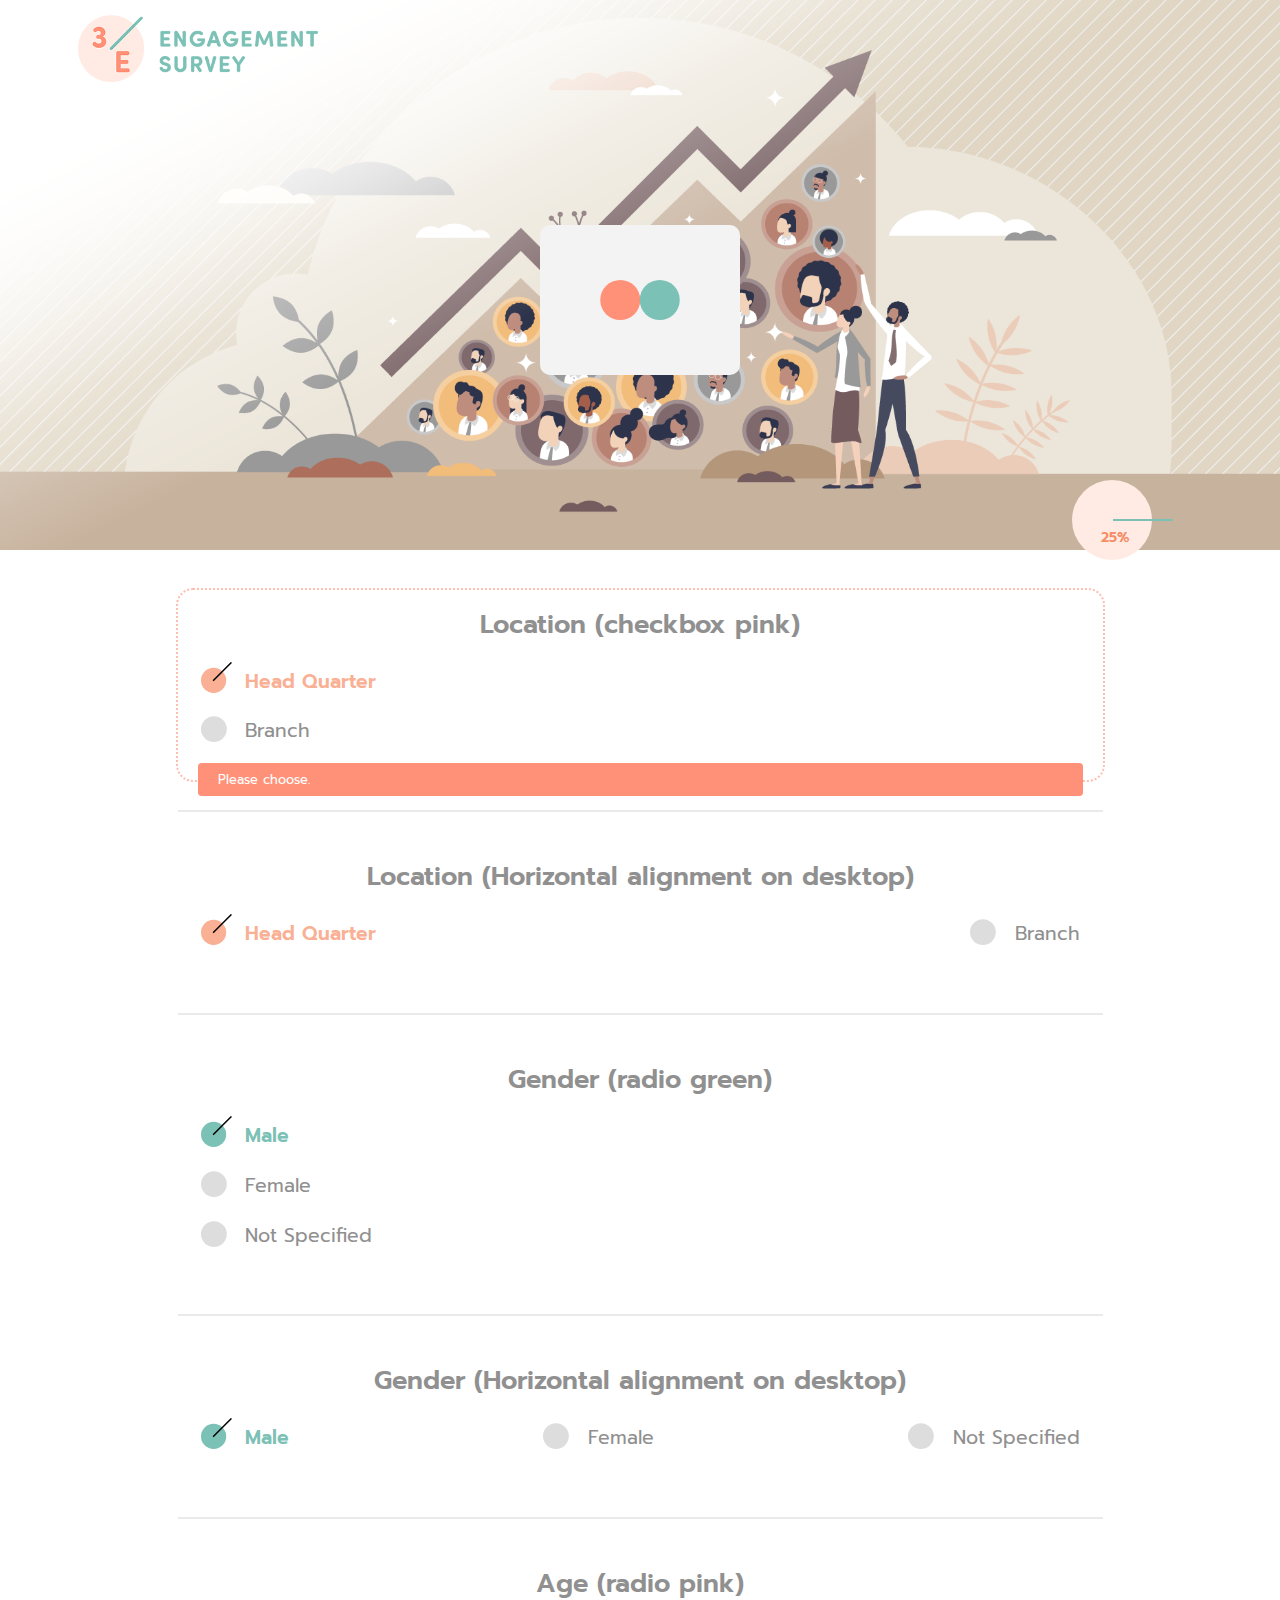
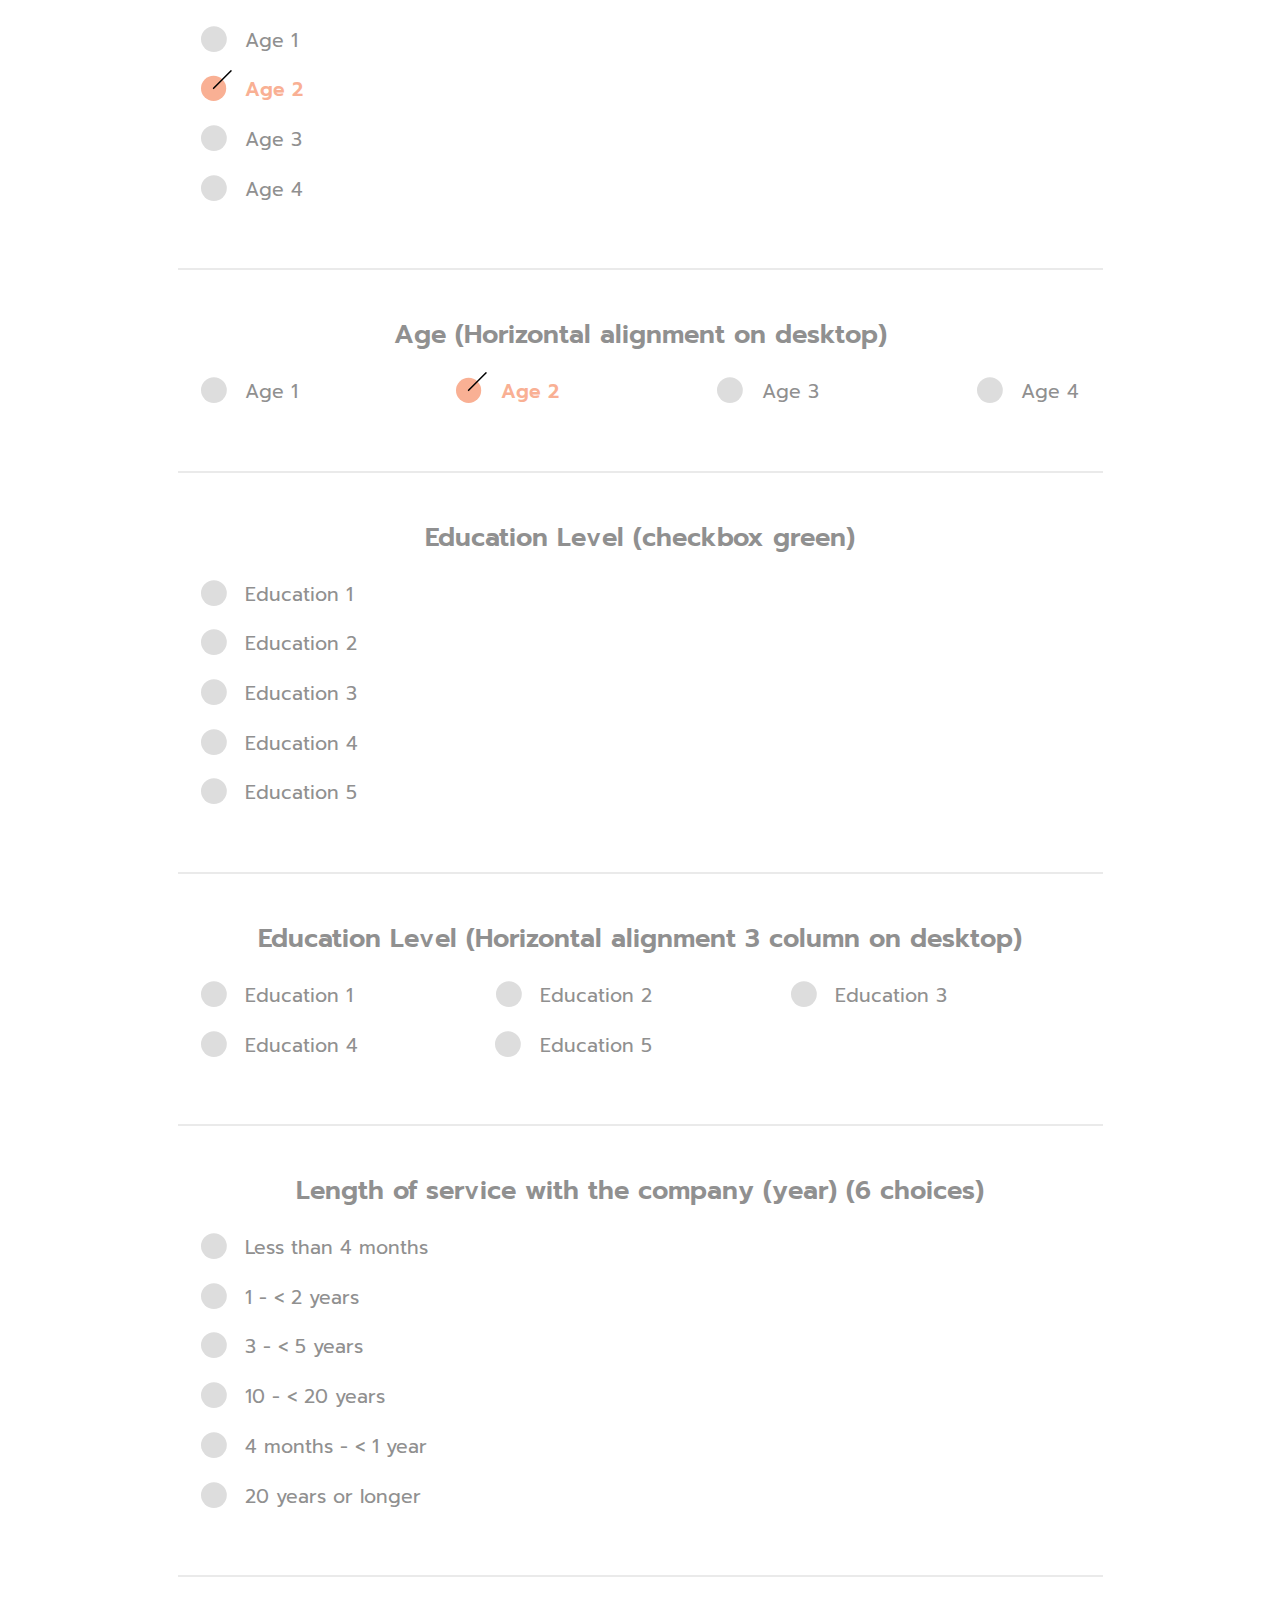
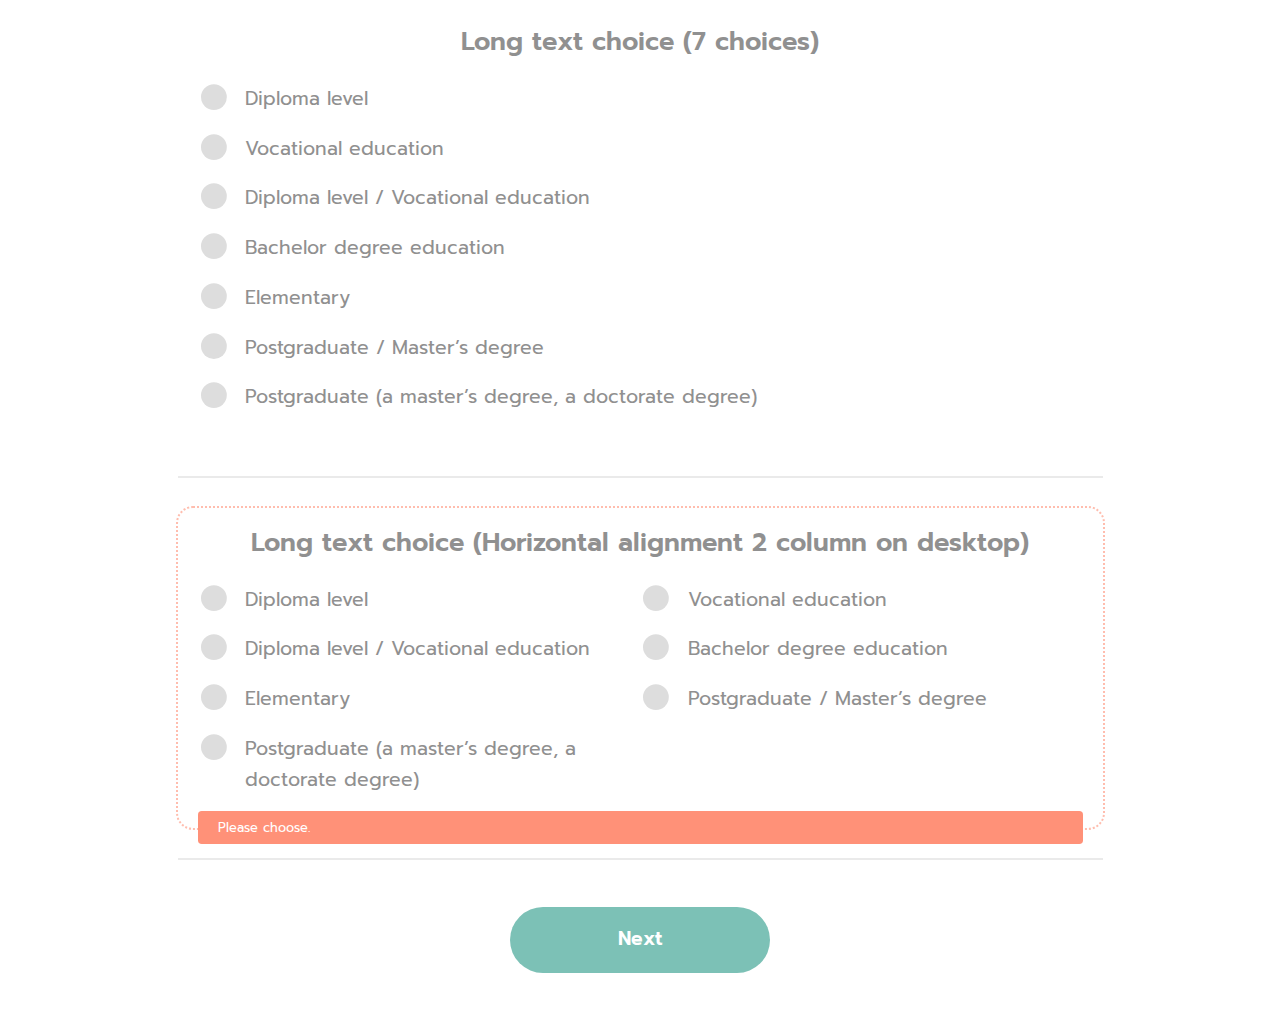
==== commit 95474761: "Feature: Add loader on custom style" ====
--- a/demographic.html
+++ b/demographic.html
@@ -26,6 +26,10 @@
   </head>
 
   <body class="demographic-page">
+
+    <div id="loader" class="loading" style="top:25%">
+        <div class="loader"></div>
+    </div>
 
     <header class="site-header p-4 pb-lg-0">
       <div class="container">
--- a/assets/css/custom.css
+++ b/assets/css/custom.css
@@ -32,4 +32,32 @@
 input:is([type="checkbox"], [type="radio"]).size-3x {
     height: var(--size-3x);
     width: var(--size-3x);
+}
+
+/********** Loading **********/
+#loader {
+    display: none;
+    z-index: 100000;
+    width: 100%;
+    height: 100%;
+    position: fixed;
+    top: 0;
+    right: 0;
+    bottom: 0;
+    left: 0;
+    opacity: 1;
+    text-align: center;
+}
+#loader.loading {
+    display: block;
+}
+#loader .loader {
+    background-color: #f3f3f3;
+    background-image: url(../img/loader.svg);
+    background-repeat: no-repeat;
+    background-position: center center;
+    border-radius: 10px;
+    height: 150px;
+    width: 200px;
+    display: inline-block;
 }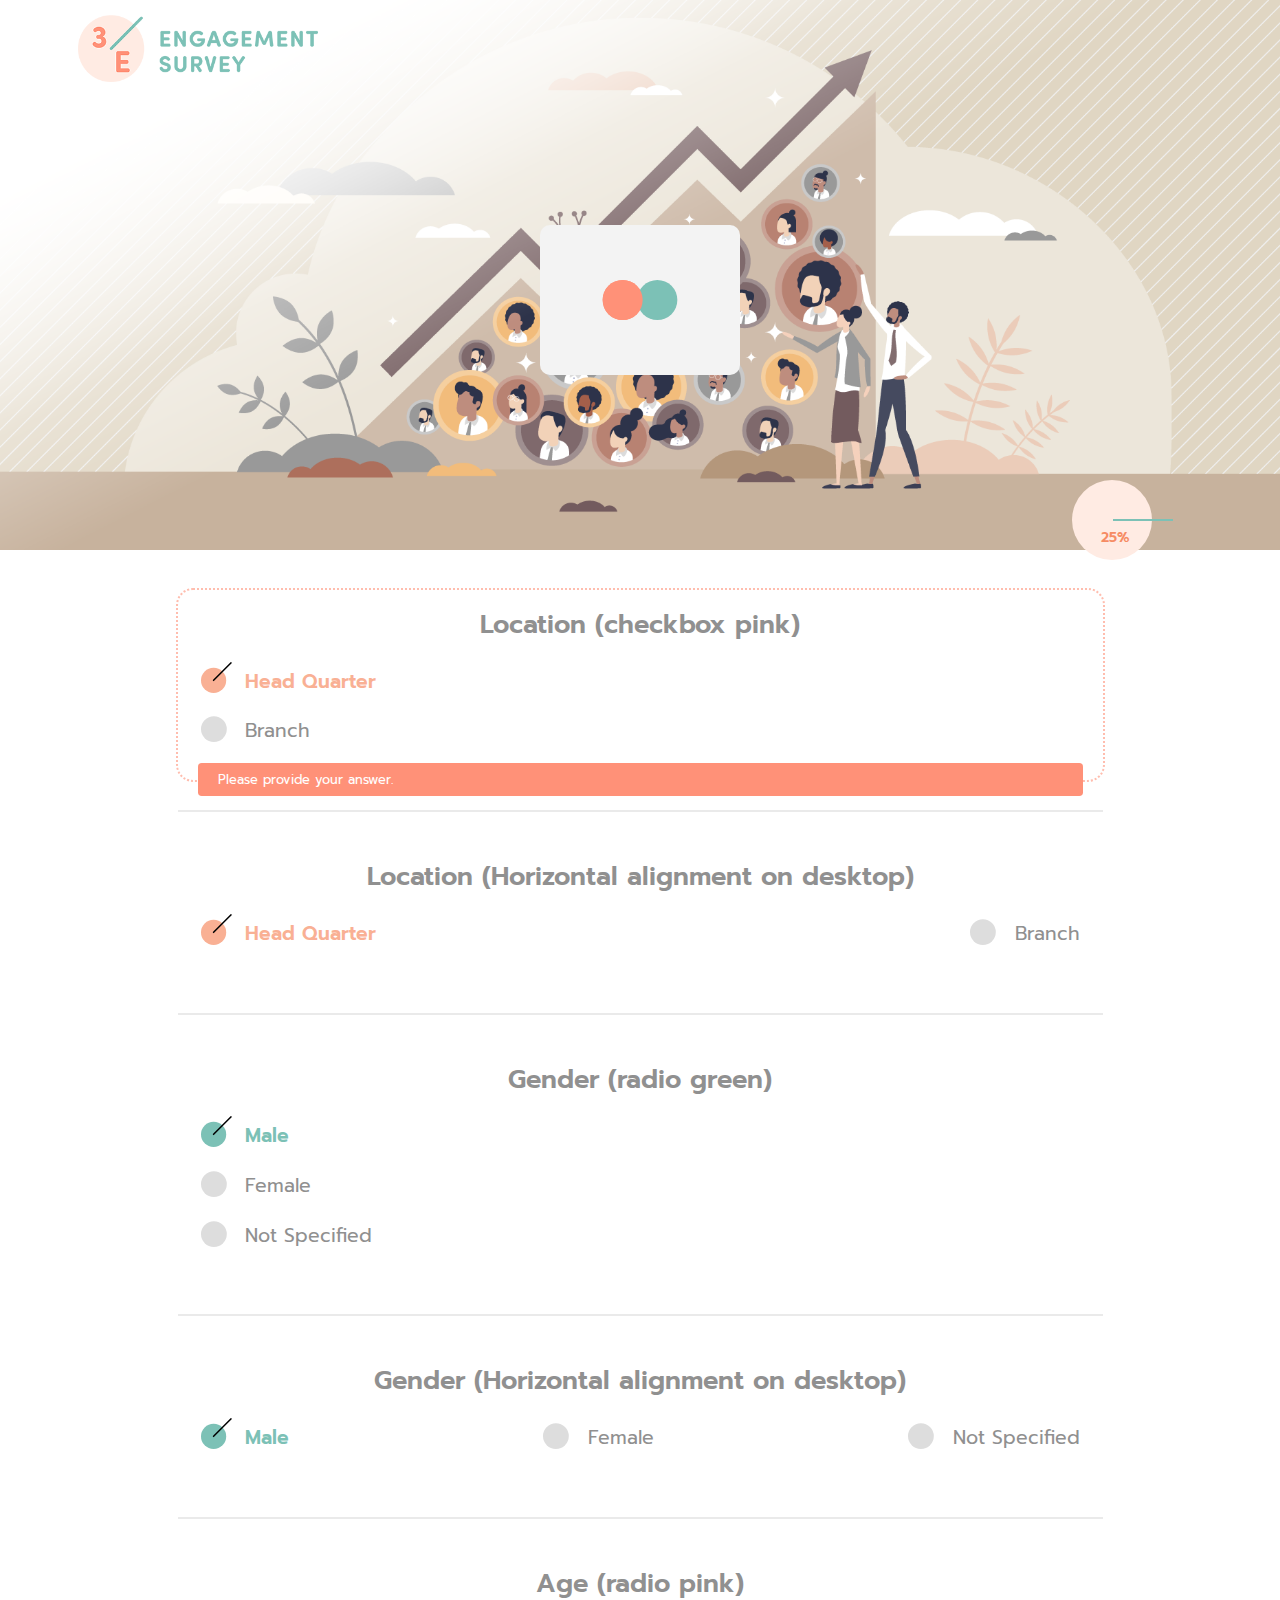
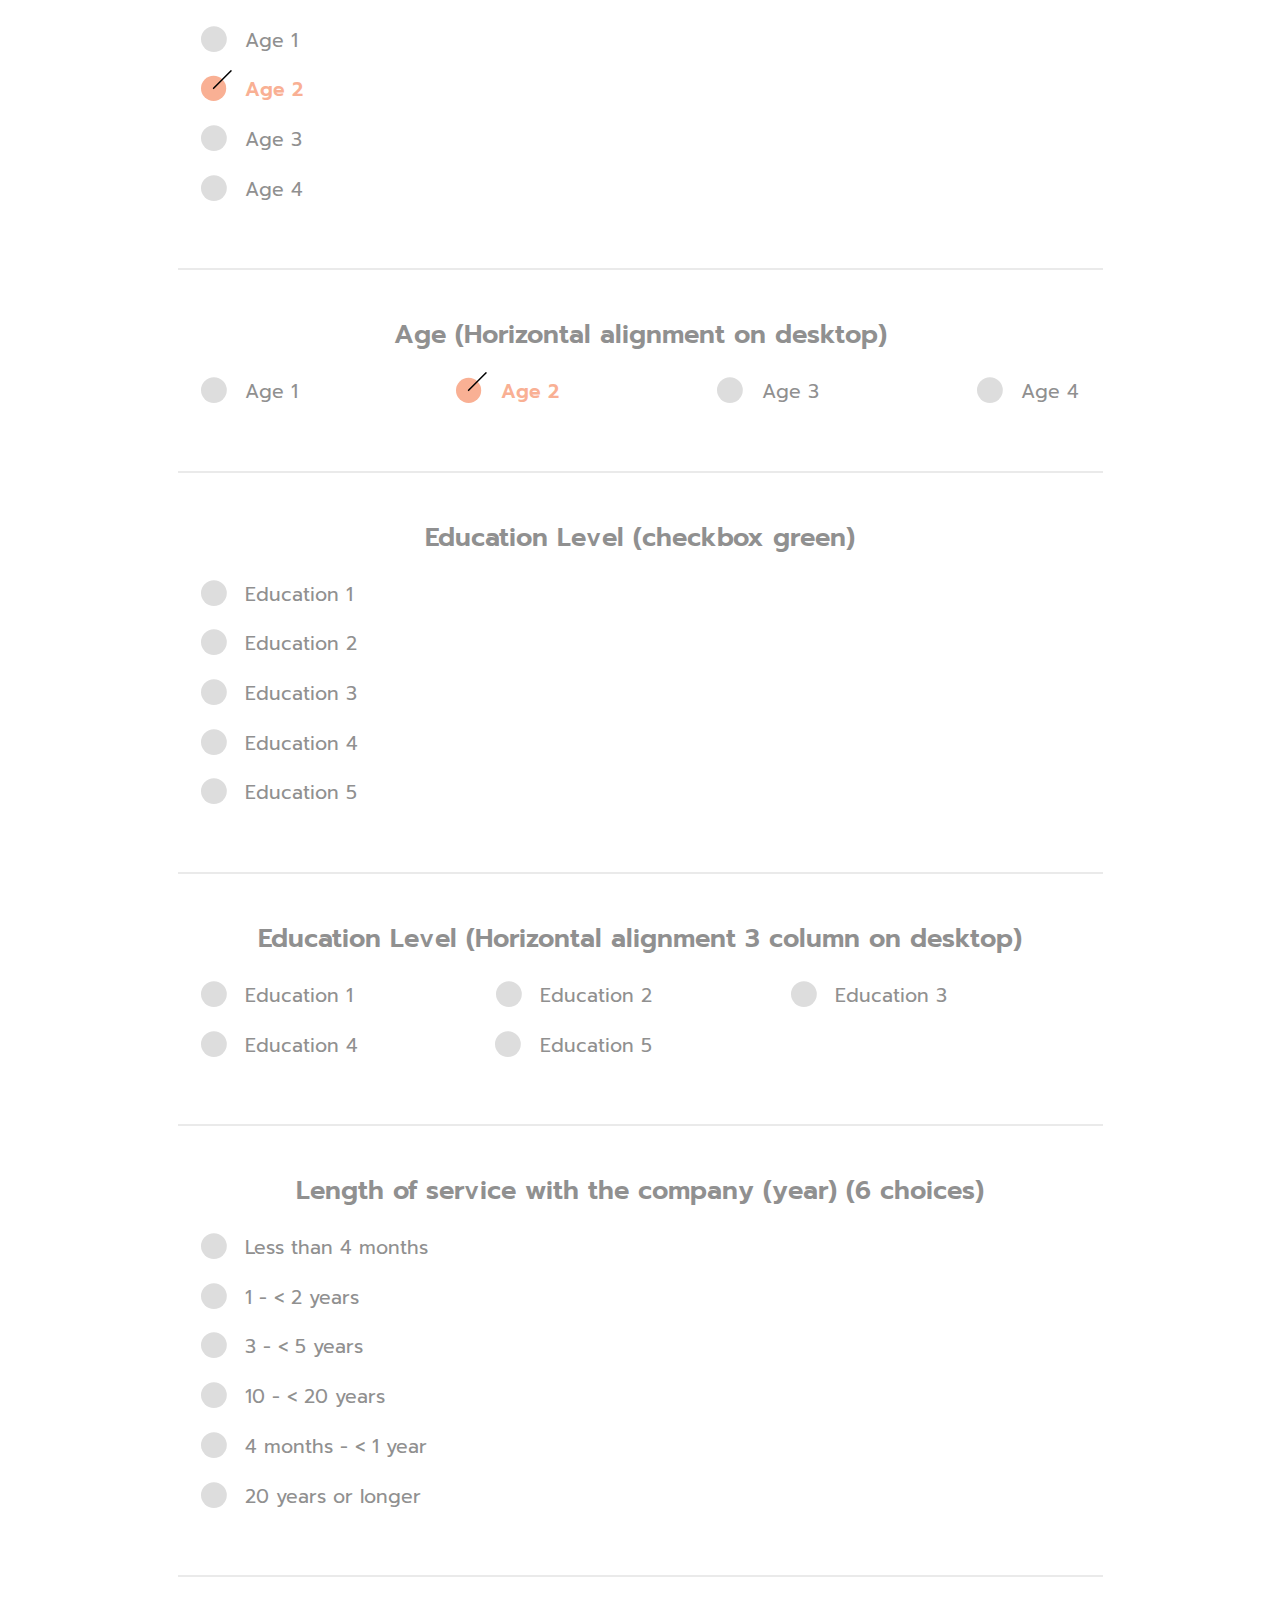
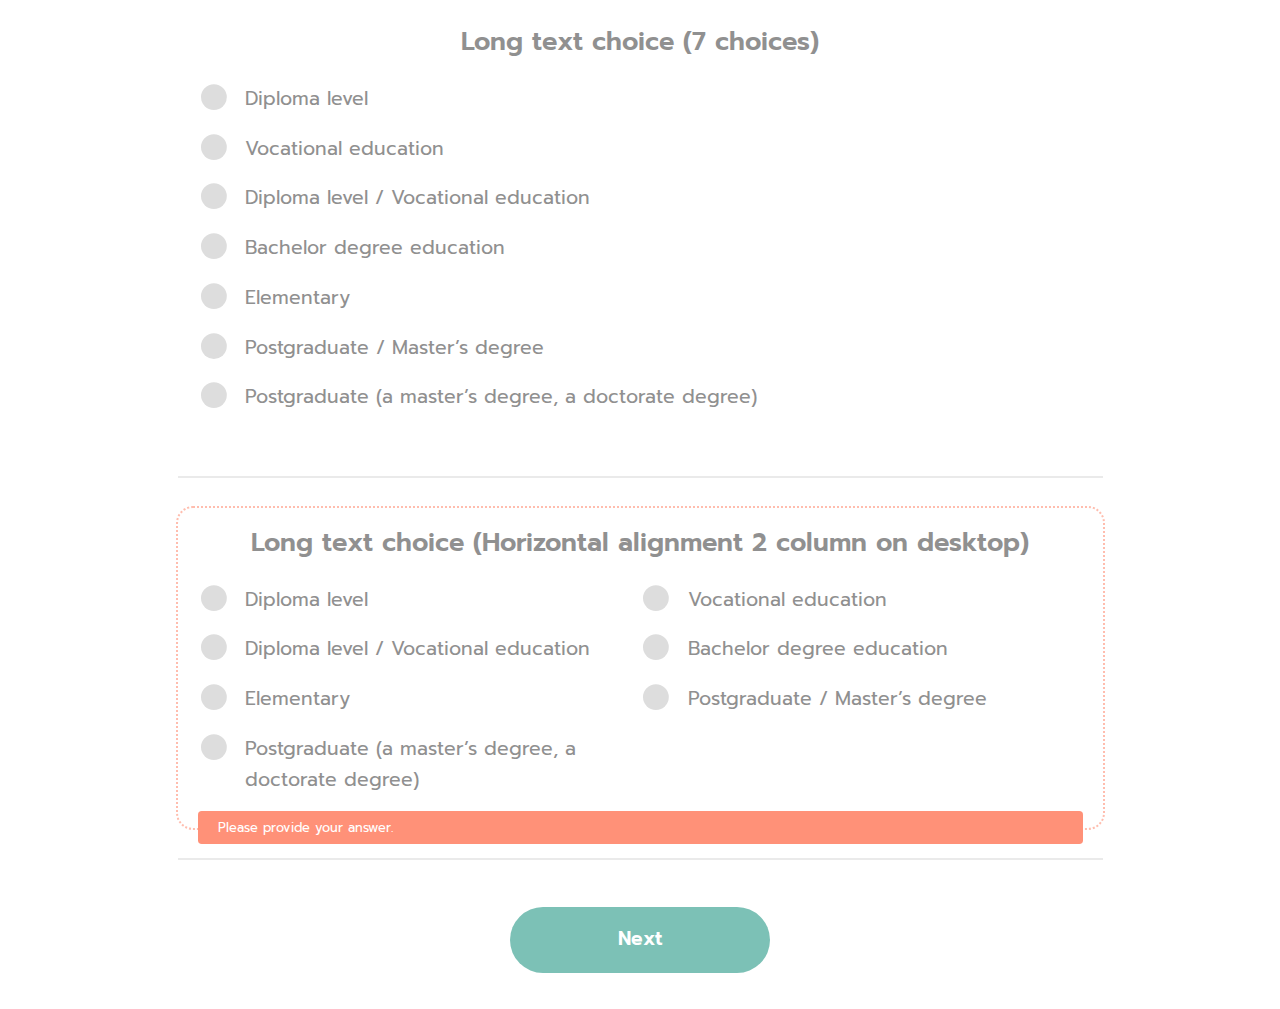
==== commit 56e01cb0: "Edit: Change text and add topic on homepage" ====
--- a/demographic.html
+++ b/demographic.html
@@ -94,7 +94,7 @@
                             <input class="secondary" type="checkbox" name="location" id="location-2">
                             <label class="label-inline" for="location-2">Branch</label>
                         </div>
-                        <div class="invalid-tooltip">Please choose.</div>
+                        <div class="invalid-tooltip">Please provide your answer.</div>
                     </fieldset>
                 </section>
 
@@ -359,7 +359,7 @@
                             <input class="secondary" type="radio" name="long-h" id="long-h-7">
                             <label class="label-inline" for="long-h-7">Postgraduate (a master’s degree, a doctorate degree)</label>
                         </div>
-                        <div class="invalid-tooltip">Please choose.</div>
+                        <div class="invalid-tooltip">Please provide your answer.</div>
                     </fieldset>
                 </section>
 
--- a/assets/css/main.css
+++ b/assets/css/main.css
@@ -1,3 +1,3 @@
-﻿i.icon-post{font-size:12px;font-weight:400;padding-right:5px}label.tag{font-size:12px;font-weight:400;margin-bottom:10px}label.small{font-size:12px;font-weight:400;margin-bottom:10px}label.detail{font-size:16px;font-weight:400;margin-bottom:10px}label.detail-blog{font-size:16px;font-weight:400;margin-bottom:10px}label.icon-social,a.icon-social{font-size:18px;font-weight:400}label.icon-social i,a.icon-social i{padding-left:15px}html{box-sizing:border-box}*,*:before,*:after{box-sizing:border-box}html{line-height:1.15;-webkit-text-size-adjust:100%}body{margin:0}main{display:block}h1{font-size:2em;margin:0.67em 0}hr{box-sizing:content-box;height:0;overflow:visible}pre{font-family:monospace, monospace;font-size:1em}a{background-color:transparent}abbr[title]{border-bottom:none;text-decoration:underline;text-decoration:underline dotted}b,strong{font-weight:bolder}code,kbd,samp{font-family:monospace, monospace;font-size:1em}small{font-size:80%}sub,sup{font-size:75%;line-height:0;position:relative;vertical-align:baseline}sub{bottom:-0.25em}sup{top:-0.5em}img{border-style:none}button,input,optgroup,select,textarea{font-family:inherit;font-size:100%;line-height:1.15;margin:0}button,input{overflow:visible}button,select{text-transform:none}button,[type="button"],[type="reset"],[type="submit"]{-webkit-appearance:button}button::-moz-focus-inner,[type="button"]::-moz-focus-inner,[type="reset"]::-moz-focus-inner,[type="submit"]::-moz-focus-inner{border-style:none;padding:0}button:-moz-focusring,[type="button"]:-moz-focusring,[type="reset"]:-moz-focusring,[type="submit"]:-moz-focusring{outline:1px dotted ButtonText}fieldset{padding:0.35em 0.75em 0.625em}legend{box-sizing:border-box;color:inherit;display:table;max-width:100%;padding:0;white-space:normal}progress{vertical-align:baseline}textarea{overflow:auto}[type="checkbox"],[type="radio"]{box-sizing:border-box;padding:0}[type="number"]::-webkit-inner-spin-button,[type="number"]::-webkit-outer-spin-button{height:auto}[type="search"]{-webkit-appearance:textfield;outline-offset:-2px}[type="search"]::-webkit-search-decoration{-webkit-appearance:none}::-webkit-file-upload-button{-webkit-appearance:button;font:inherit}details{display:block}summary{display:list-item}template{display:none}[hidden]{display:none}html,body{height:100%}body,h1,h2,h3,h4,h5,h6,blockquote,p,pre,dl,dd,ol,ul,figure,hr,fieldset,legend,input,select,textarea,button{margin:0;padding:0}li>ol,li>ul{margin-bottom:0}table{border-collapse:collapse;border-spacing:0}fieldset{min-width:0;border:none}input,select,textarea{appearance:none;background-clip:border-box;border-radius:0;outline:0;text-align:left;vertical-align:top;width:100%}input:focus,select:focus,textarea:focus{outline:none}input[type='checkbox'],input[type='radio']{width:auto;height:auto}input[type='checkbox']{appearance:checkbox}input[type='radio']{appearance:radio}textarea,select[size],select[multiple]{height:auto}[type="checkbox"],[type="radio"]{display:inline-block;overflow:hidden;vertical-align:middle}select::-ms-expand{display:none}select:focus::-ms-value{background-color:transparent;color:inherit}select{-webkit-appearance:none}textarea{resize:vertical}input[type='search']::-webkit-search-decoration{display:none}button{appearance:none;background:none;border:none;border-radius:0;cursor:pointer;outline:0;overflow:visible;text-align:center;vertical-align:middle;width:auto}button:focus{outline:none}[disabled],[disabled] *{box-shadow:none;cursor:not-allowed;user-select:none}address,h1,h2,h3,h4,h5,h6,blockquote,p,pre,dl,dd,ol,ul,figure,hr,table,fieldset,legend,input,select,textarea{font-size:1em;margin-bottom:1.875rem}dl,ol,ul{margin-left:1.875rem}dt,dd,li,th,td,button{font-size:1em}[type="checkbox"],[type="radio"]{margin-bottom:0}* ::-moz-selection{background-color:#fef7f5}* ::selection{background-color:#fef7f5}*:focus{outline:1px dotted #fef7f5}html{font-size:62.5%;min-height:100%;overflow-y:scroll;-moz-osx-font-smoothing:grayscale;-webkit-font-smoothing:antialiased;scroll-behavior:smooth;text-rendering:optimizeLegibility}body{font-family:"Prompt",-apple-system,BlinkMacSystemFont,"Segoe UI",Roboto,Helvetica,Arial,"Noto Sans",sans-serif;font-size:1.6em;font-weight:400;color:#909090;line-height:1.8;background-color:#daefee;letter-spacing:0;color:#909090}a{cursor:pointer}@media screen and (prefers-reduced-motion: reduce){html{scroll-behavior:auto}}b,strong{font-weight:600}small{font-size:80%}big{font-size:120%}mark{background-color:#7cc1b6;color:#fff}h1{font-size:2rem}h2{font-size:1.75rem}h3{font-size:1.625rem}h4{font-size:1.375rem}a{color:#ff9178;text-decoration:none}a:hover{color:#ff7454;text-decoration:none}ul ul,ul ol,ol ul,ol ol{margin-top:2.5rem}dt{font-weight:600}hr{margin-left:auto;margin-right:auto;background-color:#ddd;border:none;display:block;height:1px;width:100%}figure{margin-bottom:0}figure img{margin-left:auto;margin-right:auto;display:block}figcaption{margin-left:auto;margin-right:auto;font-style:italic;max-width:60%;padding:1.25rem;text-align:center}img{font-style:italic;max-width:100%;vertical-align:middle}img[width],img[height]{max-width:none}table{border:1px solid #ddd;border-collapse:collapse;border-spacing:0;font-size:1em;line-height:1.6;font-weight:400;width:100%}table caption{font-style:italic;margin-bottom:1.25rem;border:0;clip:rect(0 0 0 0);height:1px;width:1px;overflow:hidden;margin:-1px;padding:0;position:absolute;white-space:nowrap}th,td{border:1px solid #ddd;padding:1.25rem;vertical-align:top}th{font-weight:600;text-align:left}thead th{border-bottom-width:2px}tfoot td{font-weight:600}.table-striped tbody tr:nth-child(odd){background-color:#f7f7f7}.table-striped tbody tr:nth-child(even){background-color:#ffffff}blockquote{background-color:#ddd;color:#909090;quotes:'“' '”' '‘' '’';font-style:italic;padding:2.5rem}blockquote p{margin-top:2.5rem;margin-bottom:0}blockquote p:first-child{margin-top:0}blockquote p:first-child::before{content:open-quote}blockquote p:last-of-type::after{content:close-quote}blockquote cite{display:inline-block;font-weight:300;margin-top:2.5rem;margin-left:1.25rem}blockquote cite::before{content:"–";display:block;position:absolute;margin-left:-1.25rem}fieldset{margin-bottom:0;position:relative}legend{font-weight:600}label{display:block;margin-bottom:.625rem}label.label-inline{display:inline-block;margin-bottom:0}input.placeholder,textarea.placeholder{color:#7cc1b6}input:-moz-placeholder,textarea:-moz-placeholder{color:#7cc1b6}input::-moz-placeholder,textarea::-moz-placeholder{color:#7cc1b6}input:-ms-input-placeholder,textarea:-ms-input-placeholder{color:#7cc1b6}input::-webkit-input-placeholder,textarea::-webkit-input-placeholder{color:#7cc1b6}input,textarea,select{background-color:#fff;border:1px solid #ddd;border-radius:5px;color:#909090;padding:1.25rem}[type="checkbox"],[type="radio"]{display:inline-block;margin-top:0;margin-right:1.25rem}abbr[title]{text-decoration:none}.group{display:flex;align-items:flex-start;margin-bottom:1.2rem;padding:0 3px 1px}.group label{margin-top:3px;line-height:1.6}input:is([type="checkbox"], [type="radio"]){-webkit-appearance:none;background-image:url(../img/unchecked.svg);background-repeat:no-repeat;background-size:cover;width:1.6em;height:1.6em;border:none;flex-shrink:0}input:is([type="checkbox"], [type="radio"]):checked~label{font-weight:600}input:is([type="checkbox"], [type="radio"]).secondary:checked{background-image:url(../img/checked-secondary.svg)}input:is([type="checkbox"], [type="radio"]).secondary:checked~label{color:#f9b094;font-weight:600}input:is([type="checkbox"], [type="radio"]).primary:checked{background-image:url(../img/checked-primary.svg)}input:is([type="checkbox"], [type="radio"]).primary:checked~label{color:#7cc1b6;font-weight:600}@media only screen and (min-width: 1200px){input:is([type="checkbox"], [type="radio"]){width:2em;height:2em}input:is([type="checkbox"], [type="radio"])~label{font-size:1.2em;margin-top:6px}}button{border:1px solid #ddd;border-radius:5px;color:#909090;display:inline-block;padding:1.25rem}.btn{display:block;margin:.625rem 0;padding:1.25rem 5rem !important}@media only screen and (min-width: 1200px){.btn{padding:1.875rem 5rem !important}}.btn.btn--small{padding:.3125rem 1.25rem}.btn.btn--inline{display:inline-block;width:auto}.btn.icon-right i{padding-left:.625rem}.btn.icon-left i{padding-right:.625rem}.btn i{-webkit-transition:transform 0.3s ease-out;-moz-transition:transform 0.3s ease-out;-ms-transition:transform 0.3s ease-out;-o-transition:transform 0.3s ease-out;transition:transform 0.3s ease-out}.btn:hover i{-webkit-transform:translateX(4px);-moz-transform:translateX(4px);-ms-transform:translateX(4px);-o-transform:translateX(4px);transform:translateX(4px)}.cta>.btn{min-width:260px}.btn-check:checked+.btn,.btn.active,.btn.show,.btn:first-child:active,:not(.btn-check)+.btn:active{color:#fff;border:none;background-color:#4da396}.form-control:focus,.btn:focus-visible{box-shadow:0 0 0 0.25rem rgba(124,193,182,0.3)}.btn{border:none;border-radius:100px;font-size:1.2em;font-weight:600}.btn-primary{background-color:#7cc1b6}.btn-primary:hover,.btn-primary:focus{background-color:#4da396}.logo{background-image:url(../img/logo.png);background-position:center center;background-repeat:no-repeat;display:block;text-indent:-9999px;background-size:160px 44.4px;height:44.4px;width:160px;margin-bottom:0}@media only screen and (min-width: 1024px){.logo{background-image:url(../img/logo.png);background-position:center center;background-repeat:no-repeat;display:block;text-indent:-9999px;background-size:240px 66.6px;height:66.6px;width:240px}}.language .dropdown-toggle,.language .dropdown-item{color:#909090;font-size:1.4rem}.language .dropdown-toggle span,.language .dropdown-item span{margin-left:5px}.language .dropdown-item:focus,.language .dropdown-item:hover{background-color:#ffebe3}.language .dropdown-menu{background-color:#fff;border:none}.hero .home-img{max-width:400px;width:100%}.hero .title{color:#7cc1b6;font-weight:800;font-size:6.5rem;line-height:1.1}@media only screen and (min-width: 1024px){.hero .title{font-size:8rem}}.hero .lead{color:#7cc1b6;font-weight:400;font-size:1.2em;line-height:1.4;margin-bottom:0}.hero .lead b{font-weight:600;white-space:nowrap}@media only screen and (min-width: 1024px){.hero .lead{font-size:1.4em}}.cover{min-height:300px;background-repeat:no-repeat;background-position:center center;background-attachment:scroll;background-size:cover;position:relative}@media only screen and (min-width: 1024px){.cover{min-height:400px}}@media only screen and (min-width: 1200px){.cover{min-height:550px}}.progress{position:absolute;display:block;height:60px;width:60px;bottom:10px;right:30px;background-color:#ffebe3;border-radius:100px;text-align:center;z-index:300;overflow:inherit}.progress .progress-bar{position:absolute;left:50%;bottom:50%;background-color:#7cc1b6;display:block;width:2px;height:40px;z-index:350;transform-origin:bottom}.progress .text{color:#f68c64;font-size:1.3rem;font-weight:600;line-height:90px;padding-left:5px;position:relative;z-index:400}@media only screen and (min-width: 768px){.progress{height:80px;width:80px;bottom:-10px;right:10vw}.progress .progress-bar{height:60px}.progress .text{font-size:1.4rem;line-height:115px}}.question .topic{font-size:1em;font-weight:600;text-align:center;white-space:nowrap}@media only screen and (min-width: 768px){.question .topic{font-size:1.2em}}@media only screen and (min-width: 1200px){.question .topic{font-size:1.6em}}.question:has(.has-validation){outline:2px dotted rgba(255,145,120,0.6) !important;border-radius:15px}.login{margin:0 auto;width:100%;max-width:520px}.login .form-control{border:none;border-radius:5px 0 0 5px;font-size:1em;color:#7cc1b6;padding:15px 25px;margin-bottom:0}.login .form-control.placeholder{color:#7cc1b6}.login .form-control:-moz-placeholder{color:#7cc1b6}.login .form-control::-moz-placeholder{color:#7cc1b6}.login .form-control:-ms-input-placeholder{color:#7cc1b6}.login .form-control::-webkit-input-placeholder{color:#7cc1b6}.login .btn{border:none;border-radius:0 5px 5px 0;font-size:1em;background-color:#7cc1b6;color:#fff;padding:15px 25px !important;font-weight:600;margin:0}.login .invalid-tooltip{font-size:.8em;background-color:rgba(255,145,120,0.8);padding:5px 20px;width:100%;margin-top:3px}.login .form-control.is-invalid,.login .was-validated .form-control:invalid,.login .form-control.is-valid,.login .was-validated .form-control:valid{background-image:none}.site-content p{color:#909090;font-weight:400;font-size:1.2em;line-height:1.4}.site-content p b{font-weight:600;white-space:nowrap}.site-content .highlight{color:#ff9178;font-weight:800}@media only screen and (min-width: 1024px){.site-content .article{grid-template-columns:repeat(4, 1fr)}}.instructions-page .language{display:none}.instructions-page .hero .instructions-img{max-width:800px;width:100%}.instructions-page .hero .lead{color:#909090;font-weight:400;font-size:1.2em;line-height:1.4}.instructions-page .hero .highlight{color:#ff9178;font-weight:800}.instructions-page .site-content p{border-left:3px solid #ff9178;padding-left:1em}.instructions-page .article{max-width:800px;width:100%}@media only screen and (min-width: 1024px){.instructions-page .article{grid-template-columns:repeat(2, 1fr);justify-content:center}}.demographic-page{background-color:#fff}.demographic-page .language{display:none}.demographic-page .site-header{position:absolute;top:0;width:100%;z-index:100}.demographic-page .topic{white-space:inherit}@media only screen and (min-width: 1200px){.demographic-page .topic{margin-bottom:2rem !important}}.demographic-page .question{padding:1rem}@media only screen and (min-width: 1200px){.demographic-page .question{padding:2rem}}.demographic-page .question:has(input:is([type="checkbox"], [type="radio"])):hover,.demographic-page .question:has(input:is([type="checkbox"], [type="radio"])):focus,.demographic-page .question:has(input:is([type="checkbox"], [type="radio"])):focus-visible{outline:2px dotted rgba(0,0,0,0.1);border-radius:15px}@media only screen and (min-width: 1200px){.demographic-page .question .d-horizontal{display:flex;justify-content:space-between}.demographic-page .question .d-horizontal.h-2-col{flex-wrap:wrap}.demographic-page .question .d-horizontal.h-2-col .group{flex-basis:calc(100% / 2)}.demographic-page .question .d-horizontal.h-2-col:after{content:"";flex:auto}.demographic-page .question .d-horizontal.h-3-col{flex-wrap:wrap}.demographic-page .question .d-horizontal.h-3-col .group{flex-basis:calc(100% / 3)}.demographic-page .question .d-horizontal.h-3-col:after{content:"";flex:auto}}.demographic-page .site-content{max-width:600px;width:100%}@media only screen and (min-width: 1200px){.demographic-page .site-content{max-width:1000px}}.demographic-page .site-content .hr{height:2px;background-color:#aaa;margin-block:3rem}.demographic-page .cta{text-transform:uppercase}.demographic-page .has-validation .invalid-tooltip{display:block;font-size:.8em;background-color:#ff9178;padding:5px 20px;width:100%;margin-top:3px}.likert-page{background-color:#fff}.likert-page .language{display:none}.likert-page .site-header{position:absolute;top:0;width:100%;z-index:100}.likert-page .topic{white-space:inherit}@media only screen and (min-width: 1200px){.likert-page .topic{margin-bottom:3rem !important}}.likert-page .group{justify-content:center;margin-bottom:0}.likert-page .question{padding:1rem 0 0}.likert-page .question:has(.has-validation){padding-bottom:2.5rem}@media only screen and (min-width: 1200px){.likert-page .question{padding:2rem}}.likert-page .question fieldset{display:flex;justify-content:space-between}@media only screen and (min-width: 1200px){.likert-page .question fieldset{padding:2rem 0}}.likert-page .question fieldset .group{flex-direction:column;align-items:center;text-align:center;justify-content:center;min-width:60px;flex:0 1 calc(100% / 6)}.likert-page .question fieldset .group input:is([type="checkbox"], [type="radio"]){margin-right:0}.likert-page .question fieldset .group input:is([type="checkbox"], [type="radio"])~.label-inline{opacity:0}.likert-page .question fieldset .group input:is([type="checkbox"], [type="radio"])~.label-inline.active{opacity:1}.likert-page .question:has(input:is([type="checkbox"], [type="radio"])):hover,.likert-page .question:has(input:is([type="checkbox"], [type="radio"])):focus,.likert-page .question:has(input:is([type="checkbox"], [type="radio"])):focus-visible{outline:2px dotted rgba(0,0,0,0.1);border-radius:15px}.likert-page .question input:is([type="checkbox"], [type="radio"]):checked{background-image:url(../img/checked.svg)}.likert-page .question input:is([type="checkbox"], [type="radio"])~.label-inline{color:#909090;font-weight:600;font-size:.8em;line-height:1.2;min-width:40px;min-height:36px;padding-top:5px}@media only screen and (min-width: 1200px){.likert-page .question input:is([type="checkbox"], [type="radio"])~.label-inline{font-size:1em}}.likert-page .question input:is([type="checkbox"], [type="radio"]).secondary{background-image:url(../img/unchecked-secondary.svg)}.likert-page .question input:is([type="checkbox"], [type="radio"]).secondary:checked{background-image:url(../img/checked-secondary.svg)}.likert-page .question input:is([type="checkbox"], [type="radio"]).secondary~.label-inline{color:#f9b094}.likert-page .question input:is([type="checkbox"], [type="radio"]).primary{background-image:url(../img/unchecked-primary.svg)}.likert-page .question input:is([type="checkbox"], [type="radio"]).primary:checked{background-image:url(../img/checked-primary.svg)}.likert-page .question input:is([type="checkbox"], [type="radio"]).primary~.label-inline{color:#7cc1b6}.likert-page .site-content{max-width:600px;width:100%}@media only screen and (min-width: 1200px){.likert-page .site-content{max-width:1000px}}.likert-page .site-content .hr{height:2px;background-color:#aaa;margin-block:3rem}.likert-page .cta{text-transform:uppercase}.likert-page .has-validation .invalid-tooltip{display:block;font-size:.8em;background-color:#ff9178;padding:5px 20px;width:100%;margin-top:53px}.likert-page .has-validation.no-opinion .invalid-tooltip{margin-top:10px}.feedback-page{background-color:#fff}.feedback-page .language{display:none}.feedback-page .site-header{position:absolute;top:0;width:100%;z-index:100}.feedback-page .topic{font-size:1.2em;font-weight:800;text-align:center;white-space:nowrap}@media only screen and (min-width: 768px){.feedback-page .topic{font-size:1.4em}}@media only screen and (min-width: 1200px){.feedback-page .topic{font-size:1.8em}}.feedback-page .best .topic{color:#7cc1b6}.feedback-page .best .form-control{border-color:#7cc1b6}.feedback-page .best .form-control.placeholder{color:#7cc1b6}.feedback-page .best .form-control:-moz-placeholder{color:#7cc1b6}.feedback-page .best .form-control::-moz-placeholder{color:#7cc1b6}.feedback-page .best .form-control:-ms-input-placeholder{color:#7cc1b6}.feedback-page .best .form-control::-webkit-input-placeholder{color:#7cc1b6}.feedback-page .worst .topic{color:#f9b094}.feedback-page .worst .form-control{border-color:#f9b094}.feedback-page .worst .form-control.placeholder{color:#f9b094}.feedback-page .worst .form-control:-moz-placeholder{color:#f9b094}.feedback-page .worst .form-control::-moz-placeholder{color:#f9b094}.feedback-page .worst .form-control:-ms-input-placeholder{color:#f9b094}.feedback-page .worst .form-control::-webkit-input-placeholder{color:#f9b094}.feedback-page .worst .form-control:focus{box-shadow:0 0 0 0.25rem rgba(251,200,180,0.3)}.feedback-page .site-content{max-width:600px;width:100%}@media only screen and (min-width: 1200px){.feedback-page .site-content{max-width:1000px}}.feedback-page .site-content .hr{height:2px;background-color:#aaa;margin-block:5rem}.feedback-page .site-content .form-control{border-radius:15px;height:150px;padding:15px 20px;font-size:1em}.feedback-page .cta{text-transform:uppercase}.thanks-page{background-color:#f9b094}.thanks-page .language{display:none}.thanks-page .site-header{position:absolute;top:0;width:100%;z-index:100}.thanks-page .thanks-img{display:flex;height:100vh;width:100vw;object-fit:cover;object-position:center}
+﻿i.icon-post{font-size:12px;font-weight:400;padding-right:5px}label.tag{font-size:12px;font-weight:400;margin-bottom:10px}label.small{font-size:12px;font-weight:400;margin-bottom:10px}label.detail{font-size:16px;font-weight:400;margin-bottom:10px}label.detail-blog{font-size:16px;font-weight:400;margin-bottom:10px}label.icon-social,a.icon-social{font-size:18px;font-weight:400}label.icon-social i,a.icon-social i{padding-left:15px}html{box-sizing:border-box}*,*:before,*:after{box-sizing:border-box}html{line-height:1.15;-webkit-text-size-adjust:100%}body{margin:0}main{display:block}h1{font-size:2em;margin:0.67em 0}hr{box-sizing:content-box;height:0;overflow:visible}pre{font-family:monospace, monospace;font-size:1em}a{background-color:transparent}abbr[title]{border-bottom:none;text-decoration:underline;text-decoration:underline dotted}b,strong{font-weight:bolder}code,kbd,samp{font-family:monospace, monospace;font-size:1em}small{font-size:80%}sub,sup{font-size:75%;line-height:0;position:relative;vertical-align:baseline}sub{bottom:-0.25em}sup{top:-0.5em}img{border-style:none}button,input,optgroup,select,textarea{font-family:inherit;font-size:100%;line-height:1.15;margin:0}button,input{overflow:visible}button,select{text-transform:none}button,[type="button"],[type="reset"],[type="submit"]{-webkit-appearance:button}button::-moz-focus-inner,[type="button"]::-moz-focus-inner,[type="reset"]::-moz-focus-inner,[type="submit"]::-moz-focus-inner{border-style:none;padding:0}button:-moz-focusring,[type="button"]:-moz-focusring,[type="reset"]:-moz-focusring,[type="submit"]:-moz-focusring{outline:1px dotted ButtonText}fieldset{padding:0.35em 0.75em 0.625em}legend{box-sizing:border-box;color:inherit;display:table;max-width:100%;padding:0;white-space:normal}progress{vertical-align:baseline}textarea{overflow:auto}[type="checkbox"],[type="radio"]{box-sizing:border-box;padding:0}[type="number"]::-webkit-inner-spin-button,[type="number"]::-webkit-outer-spin-button{height:auto}[type="search"]{-webkit-appearance:textfield;outline-offset:-2px}[type="search"]::-webkit-search-decoration{-webkit-appearance:none}::-webkit-file-upload-button{-webkit-appearance:button;font:inherit}details{display:block}summary{display:list-item}template{display:none}[hidden]{display:none}html,body{height:100%}body,h1,h2,h3,h4,h5,h6,blockquote,p,pre,dl,dd,ol,ul,figure,hr,fieldset,legend,input,select,textarea,button{margin:0;padding:0}li>ol,li>ul{margin-bottom:0}table{border-collapse:collapse;border-spacing:0}fieldset{min-width:0;border:none}input,select,textarea{appearance:none;background-clip:border-box;border-radius:0;outline:0;text-align:left;vertical-align:top;width:100%}input:focus,select:focus,textarea:focus{outline:none}input[type='checkbox'],input[type='radio']{width:auto;height:auto}input[type='checkbox']{appearance:checkbox}input[type='radio']{appearance:radio}textarea,select[size],select[multiple]{height:auto}[type="checkbox"],[type="radio"]{display:inline-block;overflow:hidden;vertical-align:middle}select::-ms-expand{display:none}select:focus::-ms-value{background-color:transparent;color:inherit}select{-webkit-appearance:none}textarea{resize:vertical}input[type='search']::-webkit-search-decoration{display:none}button{appearance:none;background:none;border:none;border-radius:0;cursor:pointer;outline:0;overflow:visible;text-align:center;vertical-align:middle;width:auto}button:focus{outline:none}[disabled],[disabled] *{box-shadow:none;cursor:not-allowed;user-select:none}address,h1,h2,h3,h4,h5,h6,blockquote,p,pre,dl,dd,ol,ul,figure,hr,table,fieldset,legend,input,select,textarea{font-size:1em;margin-bottom:1.875rem}dl,ol,ul{margin-left:1.875rem}dt,dd,li,th,td,button{font-size:1em}[type="checkbox"],[type="radio"]{margin-bottom:0}* ::-moz-selection{background-color:#fef7f5}* ::selection{background-color:#fef7f5}*:focus{outline:1px dotted #fef7f5}html{font-size:62.5%;min-height:100%;overflow-y:scroll;-moz-osx-font-smoothing:grayscale;-webkit-font-smoothing:antialiased;scroll-behavior:smooth;text-rendering:optimizeLegibility}body{font-family:"Prompt",-apple-system,BlinkMacSystemFont,"Segoe UI",Roboto,Helvetica,Arial,"Noto Sans",sans-serif;font-size:1.6em;font-weight:400;color:#909090;line-height:1.8;background-color:#daefee;letter-spacing:0;color:#909090}a{cursor:pointer}@media screen and (prefers-reduced-motion: reduce){html{scroll-behavior:auto}}b,strong{font-weight:600}small{font-size:80%}big{font-size:120%}mark{background-color:#7cc1b6;color:#fff}h1{font-size:2rem}h2{font-size:1.75rem}h3{font-size:1.625rem}h4{font-size:1.375rem}a{color:#ff9178;text-decoration:none}a:hover{color:#ff7454;text-decoration:none}ul ul,ul ol,ol ul,ol ol{margin-top:2.5rem}dt{font-weight:600}hr{margin-left:auto;margin-right:auto;background-color:#ddd;border:none;display:block;height:1px;width:100%}figure{margin-bottom:0}figure img{margin-left:auto;margin-right:auto;display:block}figcaption{margin-left:auto;margin-right:auto;font-style:italic;max-width:60%;padding:1.25rem;text-align:center}img{font-style:italic;max-width:100%;vertical-align:middle}img[width],img[height]{max-width:none}table{border:1px solid #ddd;border-collapse:collapse;border-spacing:0;font-size:1em;line-height:1.6;font-weight:400;width:100%}table caption{font-style:italic;margin-bottom:1.25rem;border:0;clip:rect(0 0 0 0);height:1px;width:1px;overflow:hidden;margin:-1px;padding:0;position:absolute;white-space:nowrap}th,td{border:1px solid #ddd;padding:1.25rem;vertical-align:top}th{font-weight:600;text-align:left}thead th{border-bottom-width:2px}tfoot td{font-weight:600}.table-striped tbody tr:nth-child(odd){background-color:#f7f7f7}.table-striped tbody tr:nth-child(even){background-color:#ffffff}blockquote{background-color:#ddd;color:#909090;quotes:'“' '”' '‘' '’';font-style:italic;padding:2.5rem}blockquote p{margin-top:2.5rem;margin-bottom:0}blockquote p:first-child{margin-top:0}blockquote p:first-child::before{content:open-quote}blockquote p:last-of-type::after{content:close-quote}blockquote cite{display:inline-block;font-weight:300;margin-top:2.5rem;margin-left:1.25rem}blockquote cite::before{content:"–";display:block;position:absolute;margin-left:-1.25rem}fieldset{margin-bottom:0;position:relative}legend{font-weight:600}label{display:block;margin-bottom:.625rem}label.label-inline{display:inline-block;margin-bottom:0}input.placeholder,textarea.placeholder{color:#7cc1b6}input:-moz-placeholder,textarea:-moz-placeholder{color:#7cc1b6}input::-moz-placeholder,textarea::-moz-placeholder{color:#7cc1b6}input:-ms-input-placeholder,textarea:-ms-input-placeholder{color:#7cc1b6}input::-webkit-input-placeholder,textarea::-webkit-input-placeholder{color:#7cc1b6}input,textarea,select{background-color:#fff;border:1px solid #ddd;border-radius:5px;color:#909090;padding:1.25rem}[type="checkbox"],[type="radio"]{display:inline-block;margin-top:0;margin-right:1.25rem}abbr[title]{text-decoration:none}.group{display:flex;align-items:flex-start;margin-bottom:1.2rem;padding:0 3px 1px}.group label{margin-top:3px;line-height:1.6}input:is([type="checkbox"], [type="radio"]){-webkit-appearance:none;background-image:url(../img/unchecked.svg);background-repeat:no-repeat;background-size:cover;width:1.6em;height:1.6em;border:none;flex-shrink:0}input:is([type="checkbox"], [type="radio"]):checked~label{font-weight:600}input:is([type="checkbox"], [type="radio"]).secondary:checked{background-image:url(../img/checked-secondary.svg)}input:is([type="checkbox"], [type="radio"]).secondary:checked~label{color:#f9b094;font-weight:600}input:is([type="checkbox"], [type="radio"]).primary:checked{background-image:url(../img/checked-primary.svg)}input:is([type="checkbox"], [type="radio"]).primary:checked~label{color:#7cc1b6;font-weight:600}@media only screen and (min-width: 1200px){input:is([type="checkbox"], [type="radio"]){width:2em;height:2em}input:is([type="checkbox"], [type="radio"])~label{font-size:1.2em;margin-top:6px}}button{border:1px solid #ddd;border-radius:5px;color:#909090;display:inline-block;padding:1.25rem}.btn{display:block;margin:.625rem 0;padding:1.25rem 5rem !important}@media only screen and (min-width: 1200px){.btn{padding:1.875rem 5rem !important}}.btn.btn--small{padding:.3125rem 1.25rem}.btn.btn--inline{display:inline-block;width:auto}.btn.icon-right i{padding-left:.625rem}.btn.icon-left i{padding-right:.625rem}.btn i{-webkit-transition:transform 0.3s ease-out;-moz-transition:transform 0.3s ease-out;-ms-transition:transform 0.3s ease-out;-o-transition:transform 0.3s ease-out;transition:transform 0.3s ease-out}.btn:hover i{-webkit-transform:translateX(4px);-moz-transform:translateX(4px);-ms-transform:translateX(4px);-o-transform:translateX(4px);transform:translateX(4px)}.cta>.btn{min-width:260px}.btn-check:checked+.btn,.btn.active,.btn.show,.btn:first-child:active,:not(.btn-check)+.btn:active{color:#fff;border:none;background-color:#4da396}.form-control:focus,.btn:focus-visible{box-shadow:0 0 0 0.25rem rgba(124,193,182,0.3)}.btn{border:none;border-radius:100px;font-size:1.2em;font-weight:600}.btn-primary{background-color:#7cc1b6}.btn-primary:hover,.btn-primary:focus{background-color:#4da396}.logo{background-image:url(../img/logo.png);background-position:center center;background-repeat:no-repeat;display:block;text-indent:-9999px;background-size:160px 44.4px;height:44.4px;width:160px;margin-bottom:0}@media only screen and (min-width: 1024px){.logo{background-image:url(../img/logo.png);background-position:center center;background-repeat:no-repeat;display:block;text-indent:-9999px;background-size:240px 66.6px;height:66.6px;width:240px}}.language .dropdown-toggle,.language .dropdown-item{color:#909090;font-size:1.4rem}.language .dropdown-toggle span,.language .dropdown-item span{margin-left:5px}.language .dropdown-item:focus,.language .dropdown-item:hover{background-color:#ffebe3}.language .dropdown-menu{background-color:#fff;border:none}.hero .home-img{max-width:360px;width:100%}.hero .title{color:#7cc1b6;font-weight:800;font-size:4rem;line-height:1.1}@media only screen and (min-width: 1024px){.hero .title{font-size:6rem}}.hero .topic{color:#7cc1b6;font-weight:600;font-size:1.6em;white-space:nowrap}.hero .lead{color:#7cc1b6;font-weight:400;font-size:1.2em;line-height:1.4;margin-bottom:0}.hero .lead b{font-weight:600;white-space:nowrap}@media only screen and (min-width: 1024px){.hero .lead{font-size:1.4em}}.cover{min-height:300px;background-repeat:no-repeat;background-position:center center;background-attachment:scroll;background-size:cover;position:relative}@media only screen and (min-width: 1024px){.cover{min-height:400px}}@media only screen and (min-width: 1200px){.cover{min-height:550px}}.progress{position:absolute;display:block;height:60px;width:60px;bottom:10px;right:30px;background-color:#ffebe3;border-radius:100px;text-align:center;z-index:300;overflow:inherit}.progress .progress-bar{position:absolute;left:50%;bottom:50%;background-color:#7cc1b6;display:block;width:2px;height:40px;z-index:350;transform-origin:bottom}.progress .text{color:#f68c64;font-size:1.3rem;font-weight:600;line-height:90px;padding-left:5px;position:relative;z-index:400}@media only screen and (min-width: 768px){.progress{height:80px;width:80px;bottom:-10px;right:10vw}.progress .progress-bar{height:60px}.progress .text{font-size:1.4rem;line-height:115px}}.question .topic{font-size:1em;font-weight:600;text-align:center;white-space:nowrap}@media only screen and (min-width: 768px){.question .topic{font-size:1.2em}}@media only screen and (min-width: 1200px){.question .topic{font-size:1.6em}}.question:has(.has-validation){outline:2px dotted rgba(255,145,120,0.6) !important;border-radius:15px}.login{margin:0 auto;width:100%;max-width:520px}.login .form-control{border:none;border-radius:5px 0 0 5px;font-size:1em;color:#7cc1b6;padding:15px 25px;margin-bottom:0}.login .form-control.placeholder{color:#7cc1b6}.login .form-control:-moz-placeholder{color:#7cc1b6}.login .form-control::-moz-placeholder{color:#7cc1b6}.login .form-control:-ms-input-placeholder{color:#7cc1b6}.login .form-control::-webkit-input-placeholder{color:#7cc1b6}.login .btn{border:none;border-radius:0 5px 5px 0;font-size:1em;background-color:#7cc1b6;color:#fff;padding:15px 25px !important;font-weight:600;margin:0}.login .invalid-tooltip{font-size:.8em;background-color:rgba(255,145,120,0.8);padding:5px 20px;width:100%;margin-top:3px}.login .form-control.is-invalid,.login .was-validated .form-control:invalid,.login .form-control.is-valid,.login .was-validated .form-control:valid{background-image:none}.site-content p{color:#909090;font-weight:400;font-size:1.2em;line-height:1.4}.site-content p b{font-weight:600;white-space:nowrap}.site-content .highlight{color:#ff9178;font-weight:800}@media only screen and (min-width: 1024px){.site-content .article{grid-template-columns:repeat(4, 1fr)}}.instructions-page .language{display:none}.instructions-page .hero .instructions-img{max-width:800px;width:100%}.instructions-page .hero .lead{color:#909090;font-weight:400;font-size:1.2em;line-height:1.4}.instructions-page .hero .highlight{color:#ff9178;font-weight:800}.instructions-page .site-content p{border-left:3px solid #ff9178;padding-left:1em}.instructions-page .article{max-width:800px;width:100%}@media only screen and (min-width: 1024px){.instructions-page .article{grid-template-columns:repeat(2, 1fr);justify-content:center}}.demographic-page{background-color:#fff}.demographic-page .language{display:none}.demographic-page .site-header{position:absolute;top:0;width:100%;z-index:100}.demographic-page .topic{white-space:inherit}@media only screen and (min-width: 1200px){.demographic-page .topic{margin-bottom:2rem !important}}.demographic-page .question{padding:1rem}@media only screen and (min-width: 1200px){.demographic-page .question{padding:2rem}}.demographic-page .question:has(input:is([type="checkbox"], [type="radio"])):hover,.demographic-page .question:has(input:is([type="checkbox"], [type="radio"])):focus,.demographic-page .question:has(input:is([type="checkbox"], [type="radio"])):focus-visible{outline:2px dotted rgba(0,0,0,0.1);border-radius:15px}@media only screen and (min-width: 1200px){.demographic-page .question .d-horizontal{display:flex;justify-content:space-between}.demographic-page .question .d-horizontal.h-2-col{flex-wrap:wrap}.demographic-page .question .d-horizontal.h-2-col .group{flex-basis:calc(100% / 2)}.demographic-page .question .d-horizontal.h-2-col:after{content:"";flex:auto}.demographic-page .question .d-horizontal.h-3-col{flex-wrap:wrap}.demographic-page .question .d-horizontal.h-3-col .group{flex-basis:calc(100% / 3)}.demographic-page .question .d-horizontal.h-3-col:after{content:"";flex:auto}}.demographic-page .site-content{max-width:600px;width:100%}@media only screen and (min-width: 1200px){.demographic-page .site-content{max-width:1000px}}.demographic-page .site-content .hr{height:2px;background-color:#aaa;margin-block:3rem}.demographic-page .cta{text-transform:uppercase}.demographic-page .has-validation .invalid-tooltip{display:block;font-size:.8em;background-color:#ff9178;padding:5px 20px;width:100%;margin-top:3px}.likert-page{background-color:#fff}.likert-page .language{display:none}.likert-page .site-header{position:absolute;top:0;width:100%;z-index:100}.likert-page .topic{white-space:inherit}@media only screen and (min-width: 1200px){.likert-page .topic{margin-bottom:3rem !important}}.likert-page .group{justify-content:center;margin-bottom:0}.likert-page .question{padding:1rem 0 0}.likert-page .question:has(.has-validation){padding-bottom:2.5rem}@media only screen and (min-width: 1200px){.likert-page .question{padding:2rem}}.likert-page .question fieldset{display:flex;justify-content:space-between}@media only screen and (min-width: 1200px){.likert-page .question fieldset{padding:2rem 0}}.likert-page .question fieldset .group{flex-direction:column;align-items:center;text-align:center;justify-content:center;min-width:60px;flex:0 1 calc(100% / 6)}.likert-page .question fieldset .group input:is([type="checkbox"], [type="radio"]){margin-right:0}.likert-page .question fieldset .group input:is([type="checkbox"], [type="radio"])~.label-inline{opacity:0}.likert-page .question fieldset .group input:is([type="checkbox"], [type="radio"])~.label-inline.active{opacity:1}.likert-page .question:has(input:is([type="checkbox"], [type="radio"])):hover,.likert-page .question:has(input:is([type="checkbox"], [type="radio"])):focus,.likert-page .question:has(input:is([type="checkbox"], [type="radio"])):focus-visible{outline:2px dotted rgba(0,0,0,0.1);border-radius:15px}.likert-page .question input:is([type="checkbox"], [type="radio"]):checked{background-image:url(../img/checked.svg)}.likert-page .question input:is([type="checkbox"], [type="radio"])~.label-inline{color:#909090;font-weight:600;font-size:.8em;line-height:1.2;min-width:40px;min-height:36px;padding-top:5px}@media only screen and (min-width: 1200px){.likert-page .question input:is([type="checkbox"], [type="radio"])~.label-inline{font-size:1em}}.likert-page .question input:is([type="checkbox"], [type="radio"]).secondary{background-image:url(../img/unchecked-secondary.svg)}.likert-page .question input:is([type="checkbox"], [type="radio"]).secondary:checked{background-image:url(../img/checked-secondary.svg)}.likert-page .question input:is([type="checkbox"], [type="radio"]).secondary~.label-inline{color:#f9b094}.likert-page .question input:is([type="checkbox"], [type="radio"]).primary{background-image:url(../img/unchecked-primary.svg)}.likert-page .question input:is([type="checkbox"], [type="radio"]).primary:checked{background-image:url(../img/checked-primary.svg)}.likert-page .question input:is([type="checkbox"], [type="radio"]).primary~.label-inline{color:#7cc1b6}.likert-page .site-content{max-width:600px;width:100%}@media only screen and (min-width: 1200px){.likert-page .site-content{max-width:1000px}}.likert-page .site-content .hr{height:2px;background-color:#aaa;margin-block:3rem}.likert-page .cta{text-transform:uppercase}.likert-page .has-validation .invalid-tooltip{display:block;font-size:.8em;background-color:#ff9178;padding:5px 20px;width:100%;margin-top:53px}.likert-page .has-validation.no-opinion .invalid-tooltip{margin-top:10px}.feedback-page{background-color:#fff}.feedback-page .language{display:none}.feedback-page .site-header{position:absolute;top:0;width:100%;z-index:100}.feedback-page .topic{font-size:1.2em;font-weight:800;text-align:center;white-space:nowrap}@media only screen and (min-width: 768px){.feedback-page .topic{font-size:1.4em}}@media only screen and (min-width: 1200px){.feedback-page .topic{font-size:1.8em}}.feedback-page .best .topic{color:#7cc1b6}.feedback-page .best .form-control{border-color:#7cc1b6}.feedback-page .best .form-control.placeholder{color:#7cc1b6}.feedback-page .best .form-control:-moz-placeholder{color:#7cc1b6}.feedback-page .best .form-control::-moz-placeholder{color:#7cc1b6}.feedback-page .best .form-control:-ms-input-placeholder{color:#7cc1b6}.feedback-page .best .form-control::-webkit-input-placeholder{color:#7cc1b6}.feedback-page .worst .topic{color:#f9b094}.feedback-page .worst .form-control{border-color:#f9b094}.feedback-page .worst .form-control.placeholder{color:#f9b094}.feedback-page .worst .form-control:-moz-placeholder{color:#f9b094}.feedback-page .worst .form-control::-moz-placeholder{color:#f9b094}.feedback-page .worst .form-control:-ms-input-placeholder{color:#f9b094}.feedback-page .worst .form-control::-webkit-input-placeholder{color:#f9b094}.feedback-page .worst .form-control:focus{box-shadow:0 0 0 0.25rem rgba(251,200,180,0.3)}.feedback-page .site-content{max-width:600px;width:100%}@media only screen and (min-width: 1200px){.feedback-page .site-content{max-width:1000px}}.feedback-page .site-content .hr{height:2px;background-color:#aaa;margin-block:5rem}.feedback-page .site-content .form-control{border-radius:15px;height:150px;padding:15px 20px;font-size:1em}.feedback-page .cta{text-transform:uppercase}.thanks-page{background-color:#f9b094}.thanks-page .language{display:none}.thanks-page .site-header{position:absolute;top:0;width:100%;z-index:100}.thanks-page .thanks-img{display:flex;height:100vh;width:100vw;object-fit:cover;object-position:center}
 
 /*# sourceMappingURL=main.css.map */